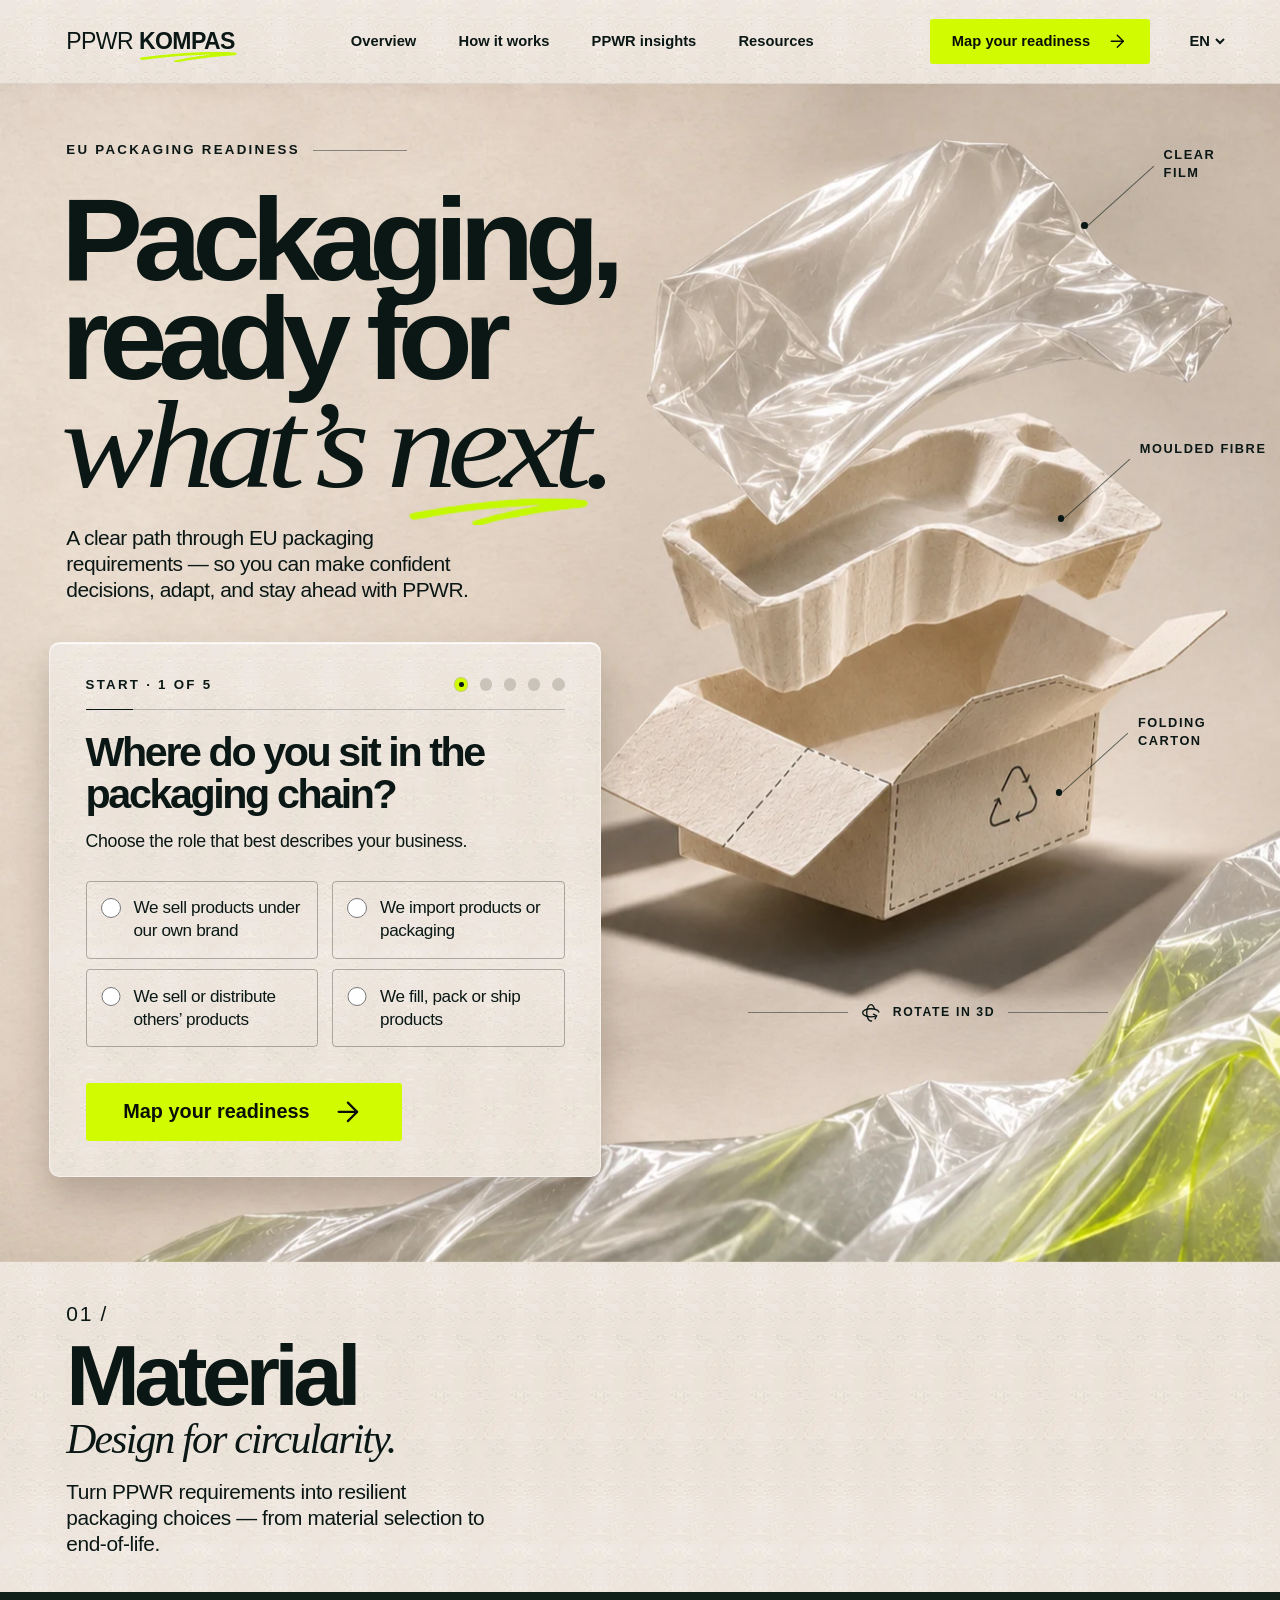
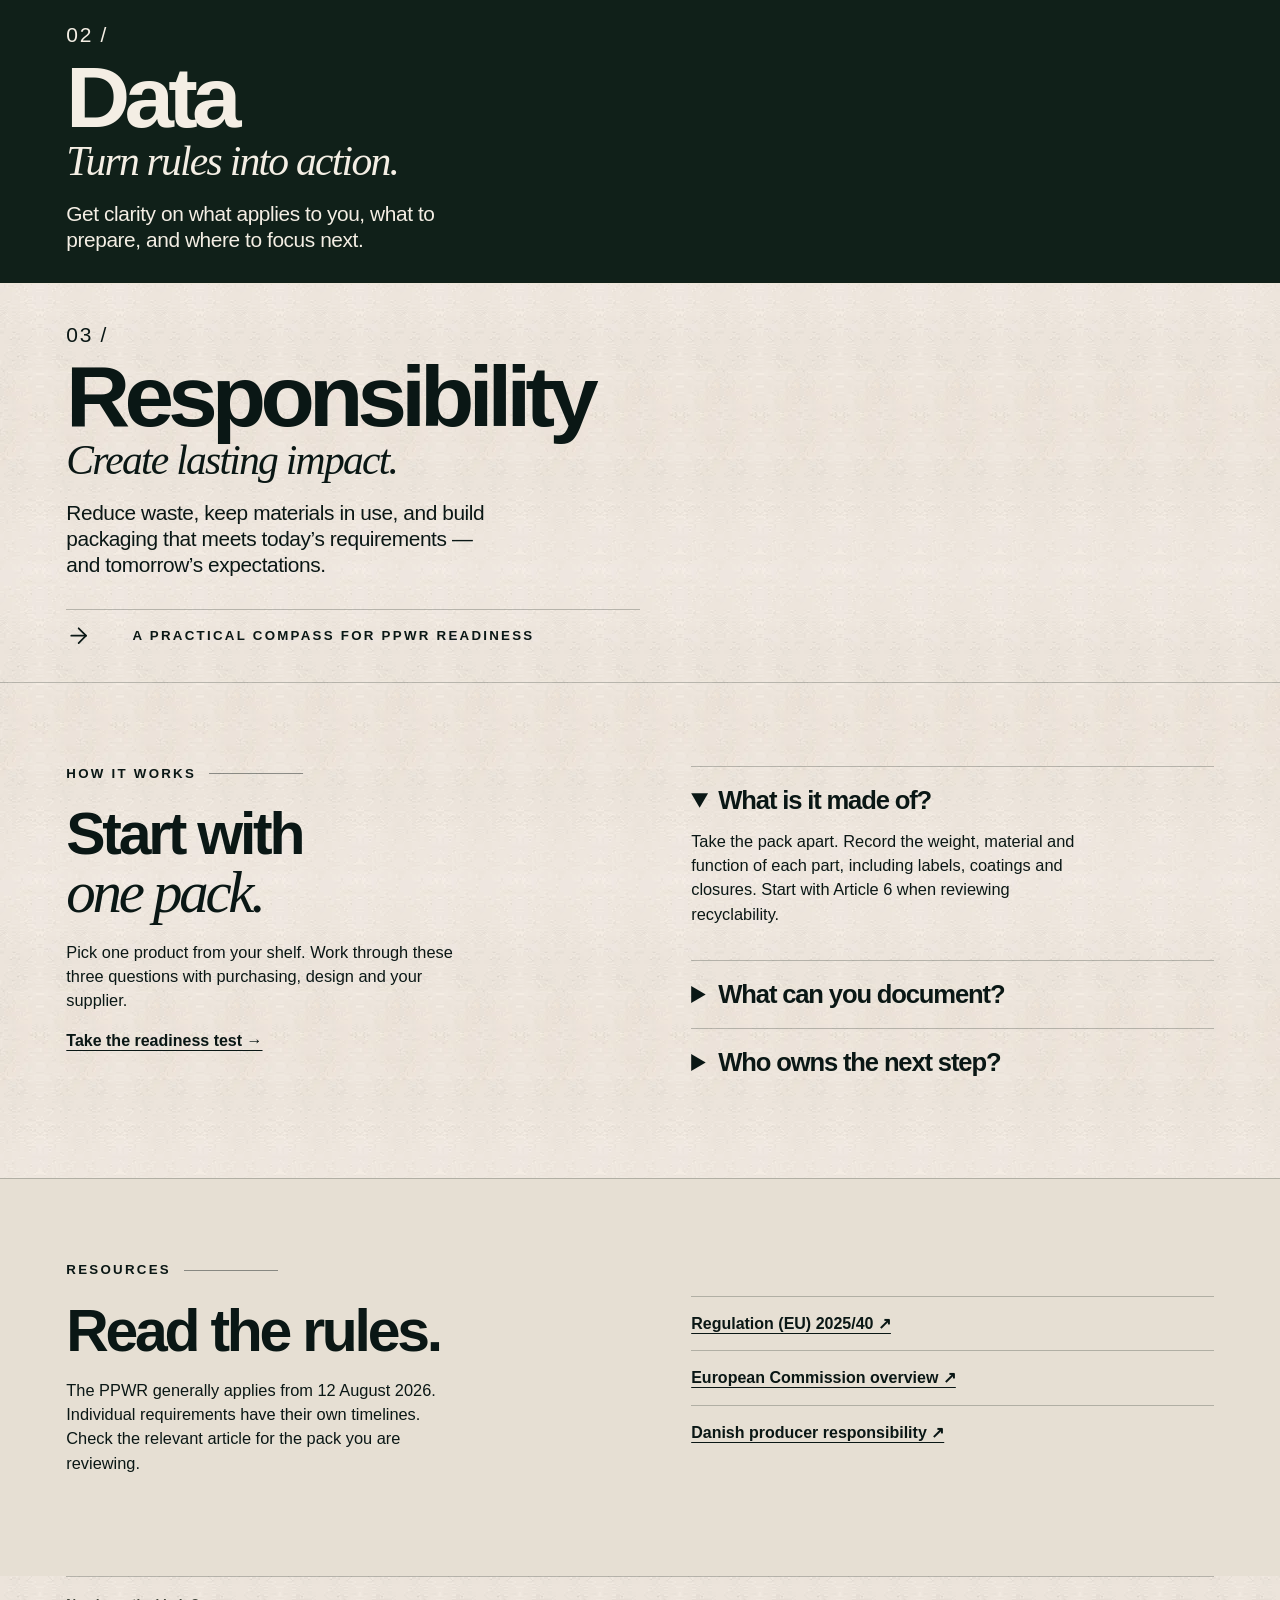
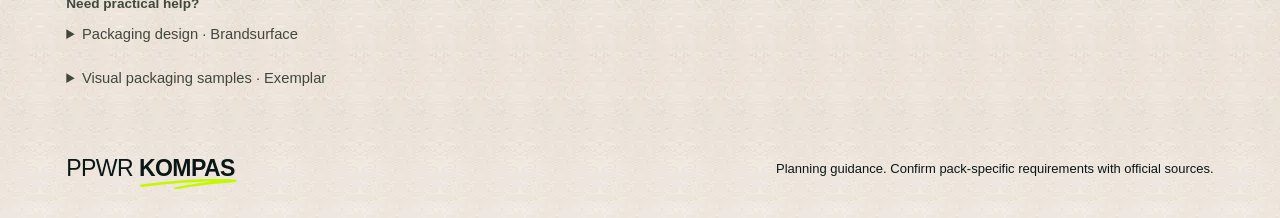
==== index.html @ 0011d70d "Choreograph packaging chapters and serve lighter mobile photography" ====
<!doctype html>
<html lang="en">
<head>
  <meta charset="utf-8">
  <meta name="viewport" content="width=device-width,initial-scale=1">
  <meta name="theme-color" content="#eee6da">
  <meta name="description" content="Map your packaging, find the gaps in your supplier data and build a practical PPWR readiness checklist.">
  <title>PPWR Kompas — Packaging, ready for what’s next.</title>
  <link rel="preload" as="image" href="assets/hero.webp" imagesrcset="assets/hero-mobile.webp 760w, assets/hero.webp 1308w" imagesizes="100vw" fetchpriority="high">
  <link rel="stylesheet" href="kompas.css">
  <script src="kompas.js" defer></script>
</head>
<body>
<a href="#readiness" class="skip" data-da="Gå til parathedstesten">Skip to readiness test</a>
<header class="mast">
  <a class="brand" href="#overview" aria-label="PPWR Kompas">PPWR <strong>KOMPAS</strong></a>
  <nav id="navigation" aria-label="Navigation">
    <a href="#overview" data-da="Overblik">Overview</a>
    <a href="#how" data-da="Sådan gør du">How it works</a>
    <a href="#insights" data-da="PPWR i praksis">PPWR insights</a>
    <a href="#resources" data-da="Kilder">Resources</a>
  </nav>
  <a class="primary nav-cta" href="#readiness"><span class="long-label" data-da="Tjek din parathed">Map your readiness</span><span class="short-label" data-da="Tag testen">Take the test</span><svg aria-hidden="true"><use href="assets/icons.svg#arrow-right"/></svg></a>
  <select id="language" aria-label="Language / Sprog"><option value="en">EN</option><option value="da">DA</option></select>
  <button id="menu" aria-label="Menu" aria-expanded="false" aria-controls="navigation"><svg aria-hidden="true"><use href="assets/icons.svg#menu"/></svg></button>
</header>
<main id="overview">
  <section class="hero" aria-labelledby="headline">
    <div class="hero-scene">
      <img class="hero-photo" src="assets/hero.webp" srcset="assets/hero-mobile.webp 760w, assets/hero.webp 1308w" sizes="100vw" width="1308" height="1203" fetchpriority="high" alt="Clear film, a moulded fibre insert and an open folding carton suspended above a sheet of film." data-alt-da="Klar folie, en formstøbt fiberindsats og en åben foldeæske svæver over et ark folie.">
      <div class="notes" aria-hidden="true">
        <span class="note film" data-da="Klar folie">Clear film</span>
        <span class="note fibre" data-da="Formstøbt fiber">Moulded fibre</span>
        <span class="note board" data-da="Foldet karton">Folding carton</span>
      </div>
      <button class="inspect" type="button" id="open-study" aria-haspopup="dialog"><svg aria-hidden="true"><use href="assets/icons.svg#rotate-3d"/></svg><span data-da="Drej emballagen i 3D">Rotate in 3D</span></button>
    </div>
    <div class="intro">
      <p class="kicker" data-da="EU’S NYE EMBALLAGEREGLER">EU PACKAGING READINESS</p>
      <h1 id="headline"><span data-da="Emballage,">Packaging,</span><span data-da="klar til">ready for</span><em data-da="det næste.">what’s next.</em></h1>
      <p class="lead"><span class="lead-line" data-da="Få overblik over EU’s emballagekrav.">A clear path through EU packaging</span> <span class="lead-line" data-da="Se, hvad du skal afklare, og tag næste">requirements — so you can make confident</span> <span class="lead-line" data-da="skridt med din emballage.">decisions, adapt, and stay ahead with PPWR.</span></p>
    </div>
    <section class="quiz" id="readiness" aria-label="PPWR readiness test">
      <div class="quiz-status"><span id="step"></span><span class="dots" aria-hidden="true"></span></div>
      <form id="quiz-form" novalidate>
        <h2 id="question" tabindex="-1">Where do you sit in the packaging chain?</h2>
        <p id="hint">Choose the role that best describes your business.</p>
        <div class="options" role="group" aria-labelledby="question" id="answers"></div>
        <div class="feedback" id="feedback" role="status"></div>
        <div class="controls"><button type="submit" class="primary"><span id="next-text">Map your readiness</span><svg aria-hidden="true"><use href="assets/icons.svg#arrow-right"/></svg></button><button type="button" class="text-btn" id="back" hidden data-da="Tilbage">Back</button></div>
      </form>
      <div id="result" hidden>
        <h2 tabindex="-1" id="result-title" data-da="Jeres PPWR-tjekliste">Your PPWR checklist</h2>
        <p class="plan-intro" data-da="Tag én emballage frem. Begynd med det punkt, I valgte i testen, og sæt kryds, når opgaven er løst.">Pick one pack. Start with the priority you chose and tick each task as you finish it.</p>
        <div class="plan-progress"><span id="task-count" role="status"></span><progress id="task-progress" max="4" value="0" aria-label="Checklist progress / Tjeklistens fremdrift"></progress></div>
        <ol id="checklist"></ol>
        <p id="plan-finish" hidden data-da="I har gennemgået den første emballage. Gennemgå åbne spørgsmål med den ansvarlige, og brug listen igen til den næste emballage.">You’ve reviewed your first pack. Follow up on open questions with their owners, then use the checklist for the next pack.</p>
        <div class="plan-controls">
          <button type="button" class="result-tool" id="copy" data-da="Kopiér tjeklisten">Copy checklist</button>
          <button type="button" class="text-btn" id="restart" data-da="Start en ny test">Start a new test</button>
        </div>
        <span role="status" id="copied"></span>
        <details id="brief-details" class="result-detail">
          <summary data-da="Tag jeres svar med på arbejde">Take your answers back to the team</summary>
          <label for="project-brief" data-da="Kopiér arbejdsnotatet, og tilføj produkt, ansvarlig og frist i jeres eget dokument.">Copy the working note and add the product, owner and due date in your own document.</label>
          <textarea id="project-brief" rows="6" readonly></textarea>
          <button type="button" class="text-btn" id="copy-brief" data-da="Kopiér arbejdsnotat">Copy working note</button>
          <span role="status" id="brief-status"></span>
        </details>
        <div id="result-help-slot"></div>
      </div>
      <noscript>Enable JavaScript to take the five-step readiness test, or read the guide below.</noscript>
    </section>
  </section>
  <section id="insights" aria-label="PPWR insights">
    <article class="chapter material"><picture><source media="(max-width: 720px)" srcset="assets/material-mobile.webp"><img src="assets/material.webp" loading="lazy" decoding="async" width="1680" height="419" alt=""></picture><div class="chapter-copy">
      <span class="number">01 /</span><h2 data-da="Materiale">Material</h2><em data-da="Design til genanvendelse.">Design for circularity.</em>
      <p data-da="Træf bedre emballagevalg med PPWR — fra det første materialevalg til sortering og genanvendelse.">Turn PPWR requirements into resilient packaging choices — from material selection to end-of-life.</p>
    </div></article>
    <article class="chapter data"><picture><source media="(max-width: 720px)" srcset="assets/data-mobile.webp"><img src="assets/data.webp" loading="lazy" decoding="async" width="1680" height="369" alt=""></picture><div class="chapter-copy">
      <span class="number">02 /</span><h2>Data</h2><em data-da="Fra regler til handling.">Turn rules into action.</em>
      <p data-da="Find ud af, hvilke spørgsmål der gælder din emballage, hvilke data du mangler, og hvem der kan hjælpe.">Get clarity on what applies to you, what to prepare, and where to focus next.</p>
    </div></article>
    <article class="chapter responsibility"><picture><source media="(max-width: 720px)" srcset="assets/responsibility-mobile.webp"><img src="assets/responsibility.webp" loading="lazy" decoding="async" width="1680" height="490" alt=""></picture><div class="chapter-copy">
      <span class="number">03 /</span><h2 data-da="Ansvar">Responsibility</h2><em data-da="Gør en varig forskel.">Create lasting impact.</em>
      <p data-da="Begræns spild, hold materialer i brug, og udvikl emballage med blik for dagens krav og morgendagens behov.">Reduce waste, keep materials in use, and build packaging that meets today’s requirements — and tomorrow’s expectations.</p>
      <a class="band-link" href="#how"><svg aria-hidden="true"><use href="assets/icons.svg#arrow-right"/></svg><span data-da="En praktisk guide til PPWR">A practical compass for PPWR readiness</span></a>
    </div></article>
  </section>
  <section class="guide spread" id="how" aria-labelledby="guide-title">
    <div><p class="kicker" data-da="Sådan gør du">How it works</p><h2 id="guide-title"><span data-da="Start med">Start with</span> <em data-da="én emballage.">one pack.</em></h2><p data-da="Tag et produkt ned fra hylden. Brug det til at afklare tre spørgsmål sammen med indkøb, design og jeres leverandør.">Pick one product from your shelf. Work through these three questions with purchasing, design and your supplier.</p><a href="#readiness" class="body-link" data-da="Tag parathedstesten →">Take the readiness test →</a></div>
    <div class="guide-list">
      <details open><summary data-da="Hvad består den af?">What is it made of?</summary><p data-da="Skil emballagen ad. Notér vægt, materiale og funktion for hver del, også etiketter, belægninger og lukninger. Brug artikel 6 som udgangspunkt, når I undersøger genanvendelighed.">Take the pack apart. Record the weight, material and function of each part, including labels, coatings and closures. Start with Article 6 when reviewing recyclability.</p></details>
      <details><summary data-da="Hvad kan I dokumentere?">What can you document?</summary><p data-da="Bed om gældende specifikationer og tegninger. Notér dato og leverandør for hver fil. Artikel 15 og bilag VII beskriver fabrikantens tekniske dokumentation.">Request current specifications and drawings. Record the date and supplier for each file. Article 15 and Annex VII describe the manufacturer’s technical documentation.</p></details>
      <details><summary data-da="Hvem har ansvaret?">Who owns the next step?</summary><p data-da="Notér, hvem der fremstiller, importerer og distribuerer produktet i hvert marked. Tjek jeres rolle i kapitel IV og producentregistrering i artikel 44, og giv hvert åbent spørgsmål en ansvarlig.">List who makes, imports and distributes the product in each market. Check your role in Chapter IV and producer registration in Article 44. Give each open question an owner.</p></details>
    </div>
  </section>
  <section class="resources spread" id="resources" aria-labelledby="source-title">
    <div><p class="kicker" data-da="Kilder">Resources</p><h2 id="source-title" data-da="Læs reglerne.">Read the rules.</h2><p data-da="PPWR finder generelt anvendelse fra 12. august 2026. Flere krav har deres egne frister. Tjek den relevante artikel for den konkrete emballage.">The PPWR generally applies from 12 August 2026. Individual requirements have their own timelines. Check the relevant article for the pack you are reviewing.</p></div>
    <div class="resource-links"><a href="https://eur-lex.europa.eu/eli/reg/2025/40/oj" data-da="Forordning (EU) 2025/40 ↗">Regulation (EU) 2025/40 ↗</a><a href="https://environment.ec.europa.eu/topics/waste-and-recycling/packaging-waste_en" data-da="Europa-Kommissionens overblik ↗">European Commission overview ↗</a><a href="https://mst.dk/erhverv/groen-produktion-og-affald/producentansvar/emballage/producentansvar-for-emballage" data-da="Dansk producentansvar ↗">Danish producer responsibility ↗</a></div>
  </section>
  <div id="page-help-slot">
    <aside id="optional-help" aria-labelledby="help-title">
      <h3 id="help-title" data-da="Har I brug for praktisk hjælp?">Need practical help?</h3>
      <details name="packaging-help">
        <summary data-da="Emballagedesign · Brandsurface">Packaging design · Brandsurface</summary>
        <p data-da="Vil I ændre emballagens udtryk eller layout? Tag jeres nuværende design og de ønskede ændringer med, og få et tilbud på design og trykklart artwork.">Looking to change the look or layout of your pack? Bring the current design and your proposed changes for a quote on design and print-ready artwork.</p>
        <a href="https://brandsurface.dk/kontakt/" data-da="Tal med Brandsurface om design">Discuss your design with Brandsurface</a>
      </details>
      <details name="packaging-help">
        <summary data-da="Visuelle emballageprøver · Exemplar">Visual packaging samples · Exemplar</summary>
        <p data-da="Vil I se emballagen, før I bestiller et oplag? Sammenlign format, tryk og finish på en fysisk prøve. Oplys mål og antal varianter, når I beder om en pris.">Want to see the pack before a production run? Compare size, print and finish on a physical mockup. Include dimensions and the number of variants when asking for a quote.</p>
        <a href="https://exemplar.dk/formular/" data-da="Få et tilbud på en visuel prøve">Request a visual sample quote</a>
      </details>
    </aside>
  </div>
</main>
<footer><a class="brand" href="#overview">PPWR <strong>KOMPAS</strong></a><p data-da="Vejledende værktøj. Afklar konkrete krav i de officielle kilder.">Planning guidance. Confirm pack-specific requirements with official sources.</p></footer>
<dialog id="study" aria-labelledby="study-title"><div class="study-head"><div><p class="kicker" data-da="Materialestudie">Material study</p><h2 id="study-title" data-da="Emballagens tre lag">Anatomy of a pack</h2></div><button type="button" id="close-study" aria-label="Close / Luk"><svg aria-hidden="true"><use href="assets/icons.svg#x"/></svg></button></div>
  <canvas id="model" tabindex="0" aria-label="Interactive 3D packaging model. Drag horizontally or use the left and right arrow keys."></canvas>
  <div class="model-controls"><button id="turn-left" aria-label="Rotate left / Drej til venstre"><svg aria-hidden="true"><use href="assets/icons.svg#chevron-left"/></svg></button><label><span data-da="Afstand mellem lag">Layer separation</span><input id="separation" type="range" min="0" max="100" value="75"></label><button id="turn-right" aria-label="Rotate right / Drej til højre"><svg aria-hidden="true"><use href="assets/icons.svg#chevron-right"/></svg></button></div>
</dialog>
</body>
</html>
---- kompas.css ----
:root {
  --ink: #0a1715;
  --paper: #eee6da;
  --lime: #d0fb00;
  --line: rgb(25 35 30 / 26%);
  --pad: 5.18vw;
  --serif: "Times New Roman", Times, serif;
  color: var(--ink);
  font: 100%/1.35 "Helvetica Neue", Arial, sans-serif;
  scroll-behavior: smooth;
  scroll-padding-top: min(8vw, 92px);
}
* { box-sizing: border-box }
body { margin: 0; background: var(--paper) url(assets/paper.webp) repeat }
button, select, input { font: inherit; color: inherit }
button, summary, select { cursor: pointer }
a { color: inherit }
a, button, input, summary, select { -webkit-tap-highlight-color: transparent }
:focus-visible { outline: 3px solid #586900; outline-offset: 4px }
button { border: 0; background: transparent }
button > svg, a > svg { display: inline-block; width: 1.4em; height: 1.4em; flex: none }
[hidden] { display: none !important }
.skip { position: fixed; top: -80px; left: 1rem; z-index: 40; padding: 1rem; background: var(--lime) }
.skip:focus { top: 0 }
.mast {
  position: sticky; top: 0; z-index: 10; min-height: clamp(56px,6.56vw,84px);
  padding: 0 4.1vw 0 var(--pad); display: flex; align-items: center; gap: 2.8vw;
  background: #efe8df url(assets/paper.webp) repeat; border-bottom: 1px solid rgb(29 24 19 / 8%);
}
.brand { flex: none; text-decoration: none; font-size: clamp(16px,1.8vw,27px); letter-spacing: -.025em; white-space: nowrap }
.brand strong { position: relative; font-weight: 800 }
.brand strong::after, h1 em::after {
  content: ""; position: absolute; background: url(assets/stroke.png) center / 100% 100% no-repeat; pointer-events: none
}
.brand strong::after { width: 105%; height: .48em; left: -1%; bottom: -.35em }
.mast nav { flex: 1; display: flex; justify-content: center; gap: 3.3vw; align-items: center }
.mast nav a, .nav-cta, #language { font-size: clamp(11px,1.15vw,16px); font-weight: 600 }
.mast nav a { text-decoration: none; white-space: nowrap; text-underline-offset: 5px }
.mast nav a:hover, .mast nav a:focus-visible { text-decoration: underline }
.primary { display: inline-flex; align-items: center; justify-content: space-between; gap: 1.15em; background: var(--lime); color: #0b1006; font-weight: 650; text-decoration: none; border-radius: 3px; transition: background-color .18s }
.primary:hover { background: #defe50 }
.primary svg, .band-link svg { transition: transform .2s }
.primary:hover svg, .band-link:hover svg { transform: translateX(3px) }
.nav-cta { padding: .85em 1.5em; line-height: 1 }
#language { background: transparent; border: 0; padding: 6px 0 }
#menu { display: none }
.hero { position: relative; isolation: isolate; min-height: 92vw; padding: 4.55vw 0 6.55vw; overflow: clip; background: #e6d9c9 }
.hero-scene { position: absolute; inset: 0; z-index: -1; overflow: hidden }
.hero-photo { width: 100%; height: 100%; position: absolute; inset: 0; object-fit: cover; object-position: center top;  transform-origin: center top }
.intro { position: relative; width: 46.5%; margin-left: var(--pad) }
.kicker, .quiz-status, .note, .inspect, .band-link {
  text-transform: uppercase; font-weight: 650; letter-spacing: .17em; font-size: clamp(10px,1.04vw,14px)
}
.kicker { display: flex; align-items: center; gap: 1em; margin: 0; line-height: 1.2 }
.kicker::after { content: ""; width: 7.3vw; height: 1px; background: currentColor; opacity: .43 }
h1 { margin: 2.6vw 0 1.8vw -.42vw; font-size: 9.1vw; font-weight: 700; line-height: .85; letter-spacing: -.077em }
h1 span, h1 em { display: block; width: max-content }
h1 em { font-family: var(--serif); font-weight: 400; font-size: 1.07em; letter-spacing: -.065em; position: relative; line-height: .9 }
h1 em::after { width: 34%; height: .23em; right: 3%; bottom: -.19em }
.lead { width: 33.4vw; max-width: 100%; margin: 0; font-size: clamp(15px,1.61vw,24px); line-height: 1.25; letter-spacing: -.025em }
.note { position: absolute; width: 10%; font-size: clamp(9px,1vw,14px); line-height: 1.4; letter-spacing: .12em }
.note::before { content: ""; position: absolute; width: 7vw; height: 1px; right: calc(100% + .8vw); top: 1.5em; background: var(--ink); opacity: .58; transform: rotate(-42deg); transform-origin: right }
.note::after { content: ""; position: absolute; width: .52vw; height: .52vw; border-radius: 50%; background: var(--ink); right: calc(100% + 5.9vw); top: calc(1.5em + 4.4vw) }
.film { top: 5.3%; right: 2.3%; max-width: 6.8em }
.fibre { top: 30.2%; right: .95%; max-width: 10em }
.board { top: 53.5%; right: 1.1%; max-width: 10em }
.inspect { display: flex; align-items: center; justify-content: center; gap: 1em; position: absolute; left: 58%; top: 77%; width: 29%; min-height: 44px; font-size: clamp(10px, .96vw,14px); letter-spacing: .13em }
.inspect::before, .inspect::after { content: ""; height: 1px; background: currentColor; opacity: .45; flex: 1 }
.inspect svg { width: 1.6em; height: 1.6em }
.inspect:hover span { text-decoration: underline; text-underline-offset: 4px }
.quiz {
  width: 43.1%; margin: 3vw 0 0 3.85vw; padding: 2.65vw 2.76vw 2.8vw;
  color: var(--ink); background: #eee7dc url(assets/paper.webp) repeat; position: relative;
  box-shadow: 0 1.6vw 2.85vw rgb(55 40 24 / 25%), inset 0 1px 1px #fff;
  border: 1px solid rgb(255 255 255 / 42%); border-radius: .8vw;
}
.quiz-status { display: flex; align-items: center; justify-content: space-between; border-bottom: 1px solid var(--line); padding-bottom: 1.25vw; line-height: 1.2; position: relative }
.quiz-status::after { content: ""; position: absolute; left: 0; bottom: -1px; height: 1px; width: var(--progress,10%); background: var(--ink); transition: width .3s }
.dots { display: flex; align-items: center; gap: .95vw }
.dots i { display: grid; place-items: center; width: .95vw; height: .95vw; border-radius: 100%; background: #c9c3b9 }
.dots i.active { background: var(--lime); box-shadow: 0 0 0 1px #c6cf70 }
.dots i.active::after { content: ""; width: 38%; height: 38%; border-radius: 50%; background: var(--ink) }
.quiz h2 { font-size: clamp(23px,3.22vw,51px); line-height: 1.02; letter-spacing: -.058em; margin: 1.65vw 0 1.18vw; font-weight: 700 }
.quiz h2:focus { outline: none }
.quiz p { margin: 0; font-size: clamp(13px,1.39vw,21px); line-height: 1.34; letter-spacing: -.02em }
.options { display: grid; grid-template-columns: 1fr 1fr; gap: .82vw 1.1vw; margin-top: 2.1vw }
.choice { display: flex; align-items: flex-start; gap: 1vw; padding: 1.13vw 1.12vw; cursor: pointer; line-height: 1.36; font-size: clamp(12px,1.34vw,20px); letter-spacing: -.022em; min-height: 6.1vw; border: 1px solid rgb(28 32 24 / 32%); border-radius: 4px; transition: background .18s,border-color .18s }
.choice input { accent-color: #445300; width: 1.15em; height: 1.15em; flex-shrink: 0; margin: .12em 0 0 }
.choice:hover, .choice:has(input:focus-visible) { border-color: var(--ink); background: #ffffff40 }
.choice:has(input:checked) { border-color: #707d30; background: #e5ecbf }
.controls { display: flex; align-items: center; gap: 1.3em; margin-top: 2.8vw }
.controls .primary { padding: 0 2.95vw; min-height: 4.5vw; font-size: clamp(14px,1.55vw,23px) }
.controls svg { width: 1.6em; height: 1.6em }
.text-btn, .result-source { text-decoration: underline; text-underline-offset: 3px; font-size: .91rem }
.feedback:not(:empty), #copied:not(:empty), .result-source { display: block; margin-top: .9em; font-size: .88rem }
.feedback button { text-decoration: underline; padding: 0 }
.chapter { isolation: isolate; position: relative; overflow: hidden; min-height: 25.2vw; display: flex; align-items: center; padding: 2.9vw var(--pad) 2.6vw; border-top: 1px solid #eee6d9 }
.chapter img { position: absolute; z-index: -1; inset: 0; width: 100%; height: 100%; object-fit: cover; }
.chapter-copy { width: 48%; }
.number { font-size: clamp(13px,1.64vw,24px); letter-spacing: .08em }
.chapter h2 { font-size: 6.62vw; line-height: .94; letter-spacing: -.065em; margin: .65vw 0 .1vw }
.chapter em { display: block; font-family: var(--serif); font-size: 3.25vw; line-height: 1.07; letter-spacing: -.042em }
.chapter p { font-size: clamp(14px,1.63vw,24px); line-height: 1.26; letter-spacing: -.02em; max-width: 33.5vw; margin: 1.34vw 0 0 }
.chapter.data { background: #102019; color: #f4eee4; padding-block: 2.3vw; min-height: 22.2vw }
.chapter.responsibility { min-height: 29.6vw }
.band-link { display: flex; align-items: center; gap: 3.2vw; padding-top: 1vw; margin-top: 2.4vw; border-top: 1px solid var(--line); text-decoration: none }
.band-link svg { width: 1.9em; height: 1.9em }
.spread { padding: clamp(50px,6.5vw,110px) var(--pad); display: grid; grid-template-columns: 1fr 1fr; gap: 8vw; border-top: 1px solid var(--line) }
.spread h2, dialog h2 { font-size: clamp(32px,4.6vw,72px); line-height: .99; letter-spacing: -.055em; margin: .4em 0 .3em }
.spread h2 em { display: block; font-family: var(--serif); font-weight: 400 }
.spread p:not(.kicker), details p { max-width: 44ch; font-size: clamp(15px,1.28vw,20px); line-height: 1.48; margin: .7em 0 1.1em }
.body-link, .resource-links a { text-underline-offset: 4px; font-weight: 600 }
.guide-list, .resource-links { align-self: center }
details, .resource-links a { border-block-start: 1px solid var(--line); padding: 1em 0 }
summary { font-size: clamp(18px,2vw,29px); font-weight: 600; letter-spacing: -.045em; list-style-position: inside }
.resource-links a { display: block }
.resources { background: #e6dfd3 }
footer { display: flex; align-items: center; justify-content: space-between; gap: 2em; padding: 28px var(--pad); font-size: 13px }
dialog { width: min(580px,94vw); padding: 24px; border: 1px solid #938c7f; border-radius: 8px; color: var(--ink); background: #eee6d9 url(assets/paper.webp) repeat; max-height: 92dvh; overflow: auto }
dialog::backdrop { background: #1720199e }
.study-head, .model-controls { display: flex; align-items: center; justify-content: space-between; gap: 1em }
.study-head h2 { font-size: clamp(26px,3.2vw,44px) }
.study-head button, .model-controls button { width: 44px; height: 44px }
#model { width: 100%; height: min(46dvh,400px); cursor: grab; touch-action: none; display: block }
#model:active { cursor: grabbing }
.model-controls { border-top: 1px solid var(--line); padding-top: .7em }
.model-controls label { display: grid; text-align: center; gap: 4px; font-size: 13px }
.model-controls input { width: min(42vw,260px); accent-color: #546338 }
.short-label { display: none }
@media (min-width: 721px) {
  h1 span { transform: scaleX(1.055); transform-origin: left }
  h1 em { transform: scaleX(1.12); transform-origin: left }
  .chapter h2 { transform: scaleX(1.05); transform-origin: left }
  .chapter-copy { width: 50% }
  .lead { font-size: 1.64vw; width: 34.5vw }
  .lead-line { display: block }
}
@media (max-width: 720px) {
  :root { --pad: 5vw; scroll-padding-top: 68px }
  .mast { min-height: 58px; gap: 12px; padding-inline: var(--pad) }
  .mast .brand { margin-right: auto; font-size: 16px }
  .mast nav { display: none; position: absolute; top: 100%; right: 0; left: 0; padding: 12px var(--pad); background: #f2eadf; box-shadow: 0 9px 14px #30271820 }
  .mast nav.open { display: grid; grid-template-columns: 1fr 1fr; gap: 0 }
  .mast nav a { padding: 13px 0; font-size: 14px }
  #menu { display: grid; place-content: center; padding: 6px 0; min-height: 44px }
  #menu svg { width: 23px; height: 23px }
  .long-label { display: none }
  .short-label { display: inline }
  #language { font-size: 11px; max-width: 44px }
  .nav-cta { font-size: 11px; padding: 10px; gap: 5px }
  .hero { padding: 0 0 34px; min-height: 0; display: grid; grid-template: auto auto / 100%; background: #e8ddce }
  .hero-scene { position: relative; inset: auto; grid-area: 1/1; align-self: stretch; min-height: clamp(400px,104vw,640px) }
  .hero-photo { object-fit: cover; object-position: center; transform: none }
  .intro { grid-area: 1/1; align-self: start; margin: 0; padding: 7vw 0 0 var(--pad); width: 55%; pointer-events: none }
  .kicker { font-size: 9px; letter-spacing: .11em }
  h1 { font-size: 9.7vw; margin: 5vw 0 4.8vw; line-height: .91 }
  .lead { width: 43vw; font-size: clamp(14px,2.8vw,18px); line-height: 1.29 }
  .notes { display: none }
  .inspect { top: auto; bottom: 14%; left: 56%; width: 40%; min-height: 40px; font-size: 9px; padding: 0; gap: 5px }
  .quiz { margin: -7vw var(--pad) 0; width: auto; border-radius: 7px; padding: clamp(18px,5vw,32px) }
  .quiz-status { padding-bottom: 12px }
  .dots { gap: 7px }
  .dots i { width: 8px; height: 8px }
  .quiz h2 { font-size: clamp(24px,6.4vw,36px); margin: 15px 0 8px }
  .quiz p { font-size: 14px }
  .options { margin-top: 17px; gap: 8px }
  .choice { padding: 11px 8px; gap: 7px; min-height: 54px; font-size: clamp(12px,2.9vw,16px) }
  .controls { margin-top: 20px }
  .controls .primary { min-height: 44px; padding-inline: 20px }
  .chapter, .chapter.data, .chapter.responsibility { padding: 27px var(--pad); min-height: clamp(190px,42vw,295px); }
  .chapter.material, .chapter.responsibility { background: #eee7db url(assets/paper.webp) repeat }
  .chapter img { left: auto; right: 0; width: 53%; object-position: 80% center; object-fit: cover; mask-image: linear-gradient(to right, transparent, black 18%) }
  .chapter.data img { object-position: 78% center }
  .chapter-copy { width: 56% }
  .number { font-size: 13px }
  .chapter h2 { font-size: clamp(32px,7.8vw,55px); margin: 4px 0 }
  .chapter em { font-size: clamp(19px,4vw,28px) }
  .chapter p { font-size: clamp(13px,2.55vw,17px); max-width: 94%; margin-top: 9px }
  .band-link { font-size: 8px; margin-top: 15px; padding-top: 8px; gap: 10px }
  .spread { grid-template-columns: 1fr; gap: 24px; padding-block: 42px }
  .spread h2 { font-size: 38px }
  footer { align-items: flex-start; flex-direction: column; gap: 8px }
  footer p { margin-bottom: 0 }
}
@media (max-width: 360px) {
  .nav-cta { font-size: 10px; gap: 2px }
  .mast { gap: 7px }
  .intro { width: 57% }
  .hero-scene { min-height: 380px }
  .choice { font-size: 12px }
}
@media (prefers-reduced-motion: reduce) {
  :root { scroll-behavior: auto }
  *, *::before, *::after { transition: none !important }
  .hero-photo, .chapter img, .chapter-copy { transform: none }
}

/* The result is a working checklist on the same paper as the quiz. */
.quiz.is-complete { width: min(88%, 780px); padding: clamp(20px,3.1vw,44px) }
.quiz.is-complete h2 { font-size: clamp(30px,3.8vw,54px); margin: .6em 0 .2em }
.quiz .plan-intro { max-width: 56ch; line-height: 1.45; font-size: clamp(15px,1.3vw,18px) }
.plan-progress { display: flex; align-items: center; gap: 14px; margin: 1.4rem 0 .5rem; font-size: .85rem; font-weight: 600 }
.plan-progress progress { appearance: none; border: 0; border-radius: 3px; overflow: hidden; background: #c9c6b8; width: 85px; height: 4px }
.plan-progress progress::-webkit-progress-bar { background: #c9c6b8 }
.plan-progress progress::-webkit-progress-value { background: #586c13 }
.plan-progress progress::-moz-progress-bar { background: #586c13 }
#checklist { list-style: none; margin: 0; padding: 0 }
#checklist li { padding: .65rem 0 .95rem 2.25rem; border-top: 1px solid var(--line) }
#checklist label { margin-left: -2.25rem; display: flex; align-items: center; gap: .95rem; min-height: 44px; font-weight: 700; letter-spacing: -.035em; font-size: clamp(19px,1.8vw,26px); cursor: pointer }
#checklist input { flex: 0 0 auto; width: 1.3rem; height: 1.3rem; margin: 0; accent-color: #506326 }
#checklist p, .quiz #plan-finish { font-size: clamp(15px,1.23vw,18px); line-height: 1.48; max-width: 62ch }
#checklist .keep-record { margin-top: .4em; color: #454b42; font-size: .92rem }
#checklist a, #optional-help a { display: inline-block; padding: .55rem 0; font-size: .84rem; text-underline-offset: 3px }
.plan-controls { display: flex; gap: .8rem; align-items: center; flex-wrap: wrap; margin: .75rem 0 }
.result-tool { font-weight: 650; font-size: 15px; padding: 10px 18px; min-height: 44px; background: var(--lime); border-radius: 3px }
.plan-controls .text-btn, .result-detail .text-btn { min-height: 44px }
.result-detail { padding: 0 }
.result-detail summary, #optional-help summary { padding: .75rem 0; min-height: 44px; font-size: .92rem; letter-spacing: 0 }
.result-detail label { display: block; margin: 0 0 .6em; font-size: .9rem }
#project-brief { width: 100%; padding: .8rem; resize: vertical; border: 1px solid var(--line); border-radius: 3px; color: var(--ink); background: #fffaf1; font: inherit; font-size: 15px; line-height: 1.45 }
.result-detail [role=status] { font-size: .85rem }
#optional-help { border-top: 1px solid var(--line); padding-top: .85rem; color: #41473c }
#optional-help h3 { margin: 0; font-size: .85rem; font-weight: 600 }
#optional-help details { padding: 0; border: 0 }
#optional-help summary { font-weight: 400; width: fit-content }
#optional-help details[open] summary { font-weight: 650 }
#optional-help details p { font-size: .95rem; line-height: 1.5; max-width: 58ch; margin: 0 }
#page-help-slot:not(:empty) { padding: 0 var(--pad) }
#page-help-slot #optional-help { padding-block: 1.1rem }
@media(min-width:721px) {
  .hero:has(.is-complete) .hero-scene { height: 92vw }
}
@media(max-width:720px) {
  .quiz.is-complete { width: auto }
}

/* The copy stays on the paper while each photographic detail moves behind it. */
@keyframes type-enter {
  from { opacity: .18; translate: 0 .48em }
  to { opacity: 1; translate: 0 0 }
}
@keyframes pack-settle { from { scale: 1.035 } to { scale: 1 } }
@keyframes print-develop { from { opacity: .45 } to { opacity: 1 } }
@keyframes detail-pass {
  from { transform: scale(1.13) translateY(4.5%) }
  to { transform: scale(1.13) translateY(-4.5%) }
}
@keyframes detail-cross {
  from { transform: scale(1.1) translateX(-2.8%) }
  to { transform: scale(1.1) translateX(2.8%) }
}
@media (prefers-reduced-motion: no-preference) {
  .intro h1 > *, .intro .lead, .notes .note {
    animation: type-enter .68s cubic-bezier(.18,.72,.23,1) backwards;
  }
  .intro h1 > :nth-child(2) { animation-delay: 65ms }
  .intro h1 em { animation-delay: 120ms }
  .intro .lead, .notes .film { animation-delay: 165ms }
  .notes .fibre { animation-delay: 225ms }
  .notes .board { animation-delay: 285ms }
  .hero-photo { animation: pack-settle 1.15s cubic-bezier(.2,.65,.3,1) both }
  .in-view .chapter-copy > :is(h2,em,p), .spread.in-view h2 {
    animation: type-enter .65s cubic-bezier(.18,.72,.23,1) backwards;
  }
  .in-view .chapter-copy em { animation-delay: 65ms }
  .in-view .chapter-copy p { animation-delay: 115ms }
  .chapter.in-view picture:has(.image-ready) {
    animation: print-develop .7s ease-out;
  }
  @supports (animation-timeline: view()) {
    .chapter { view-timeline-name: --chapter }
    .chapter img {
      animation: detail-pass 1s linear both;
      animation-timeline: --chapter;
    }
    .chapter.data img { animation-name: detail-cross }
    .chapter.responsibility img { animation-direction: reverse }
  }
}
.chapter picture { position: absolute; inset: 0; z-index: -1; overflow: hidden }
.chapter picture img { z-index: auto }
@media (max-width: 720px) {
  .chapter picture { left: auto; width: 53%; mask-image: linear-gradient(to right, transparent, black 18%) }
  .chapter picture img { width: 100%; mask-image: none }
}
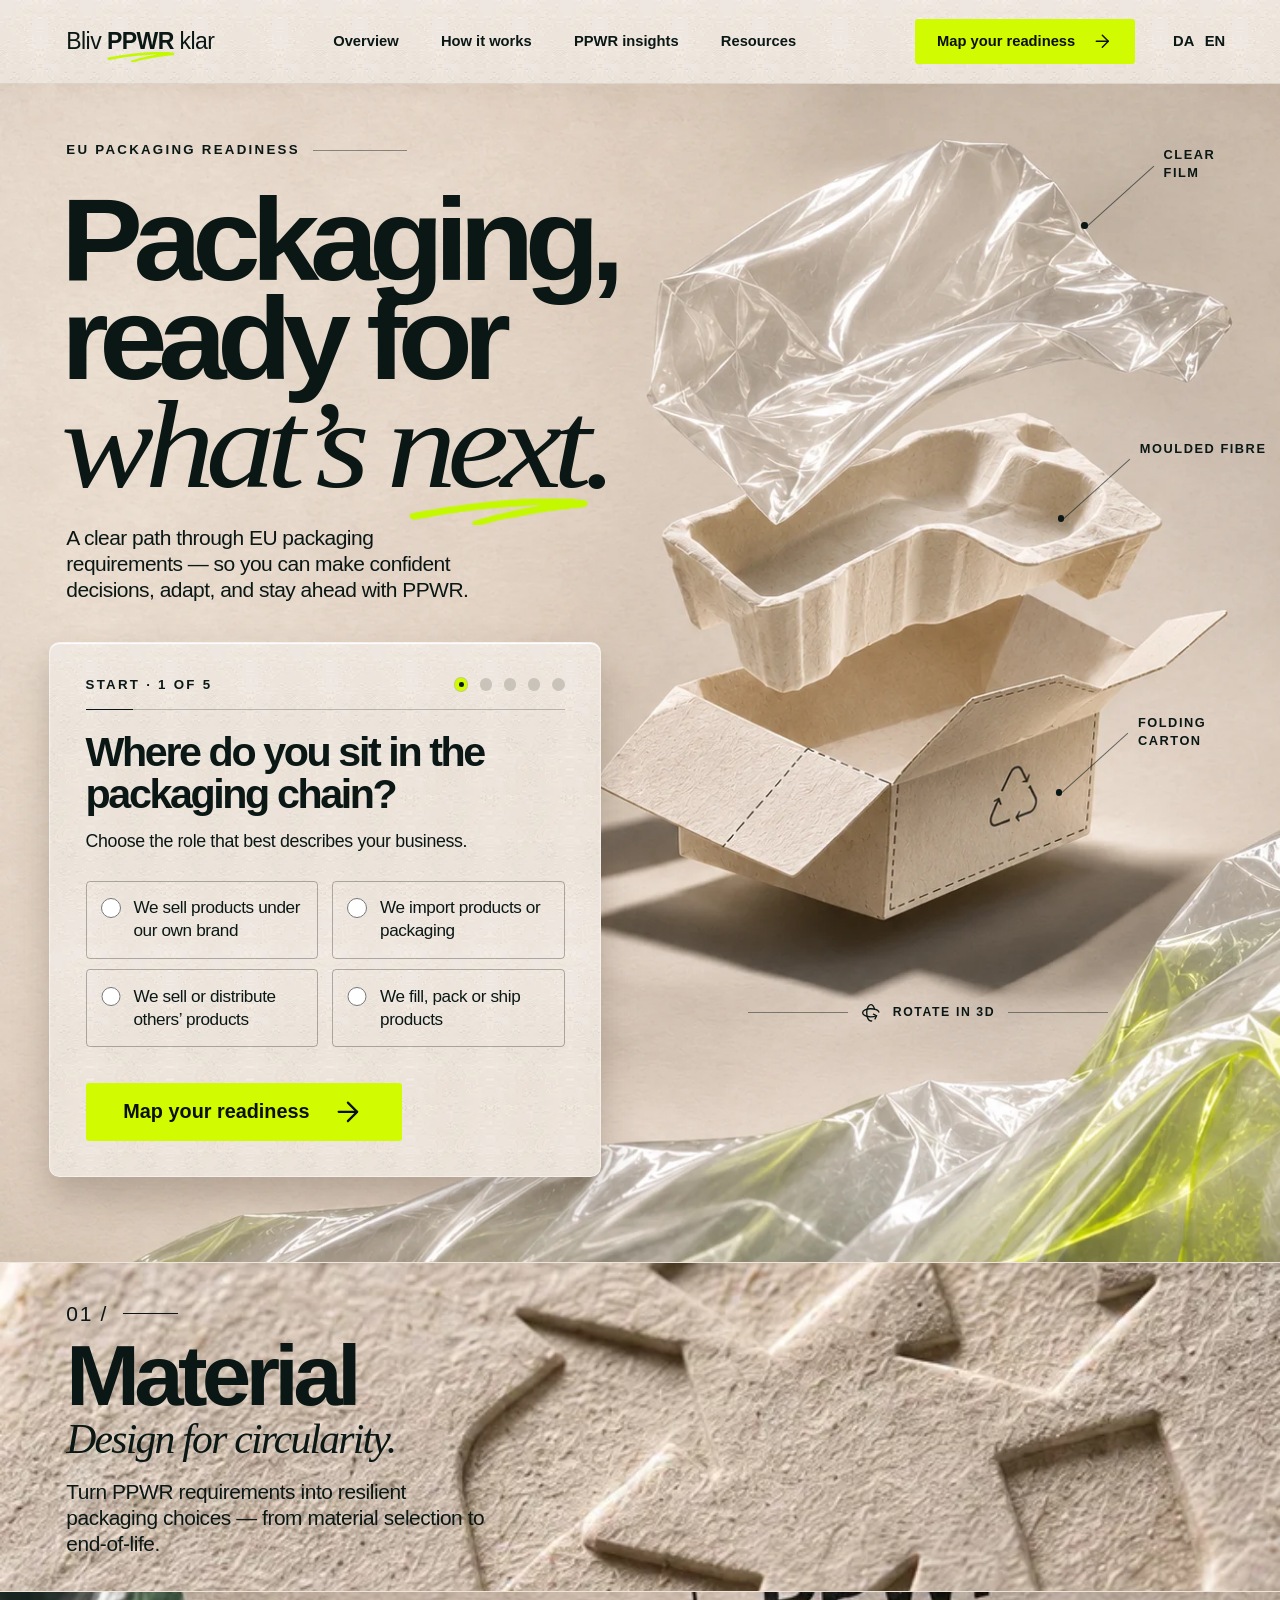
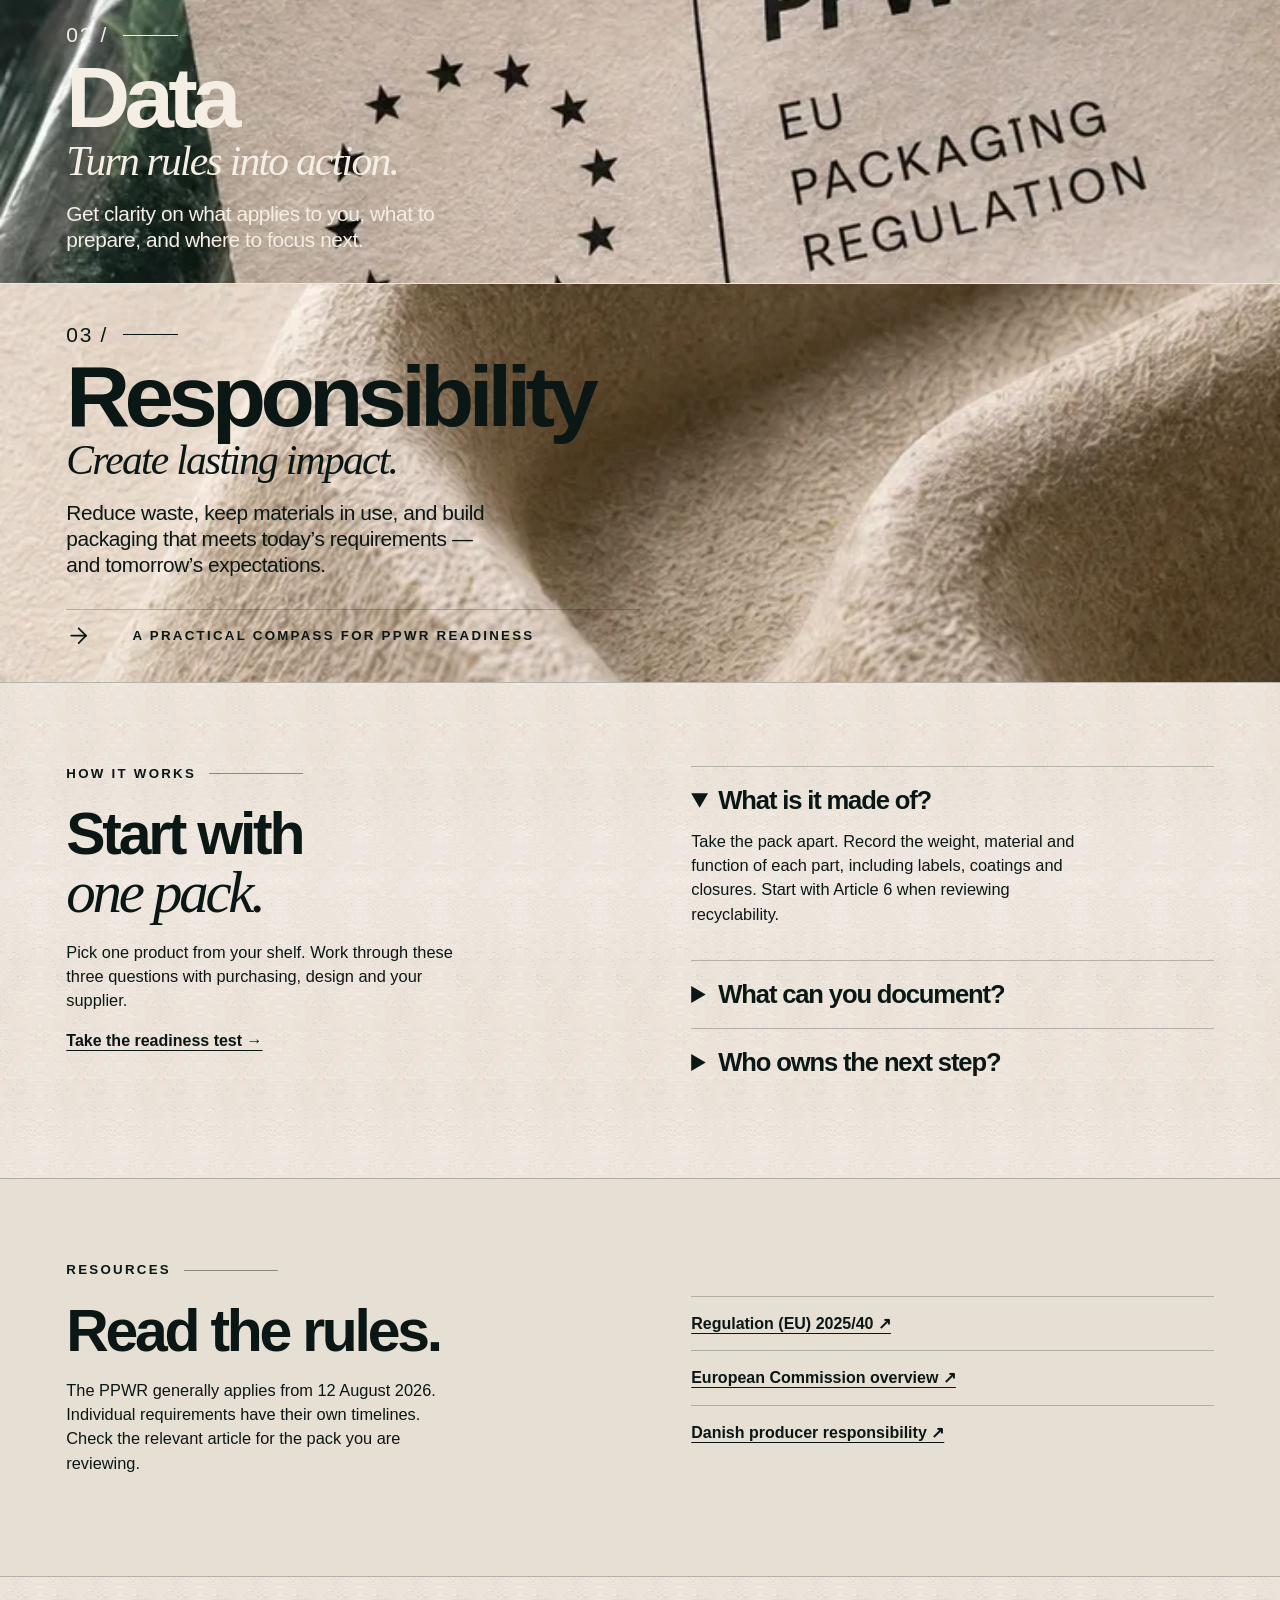
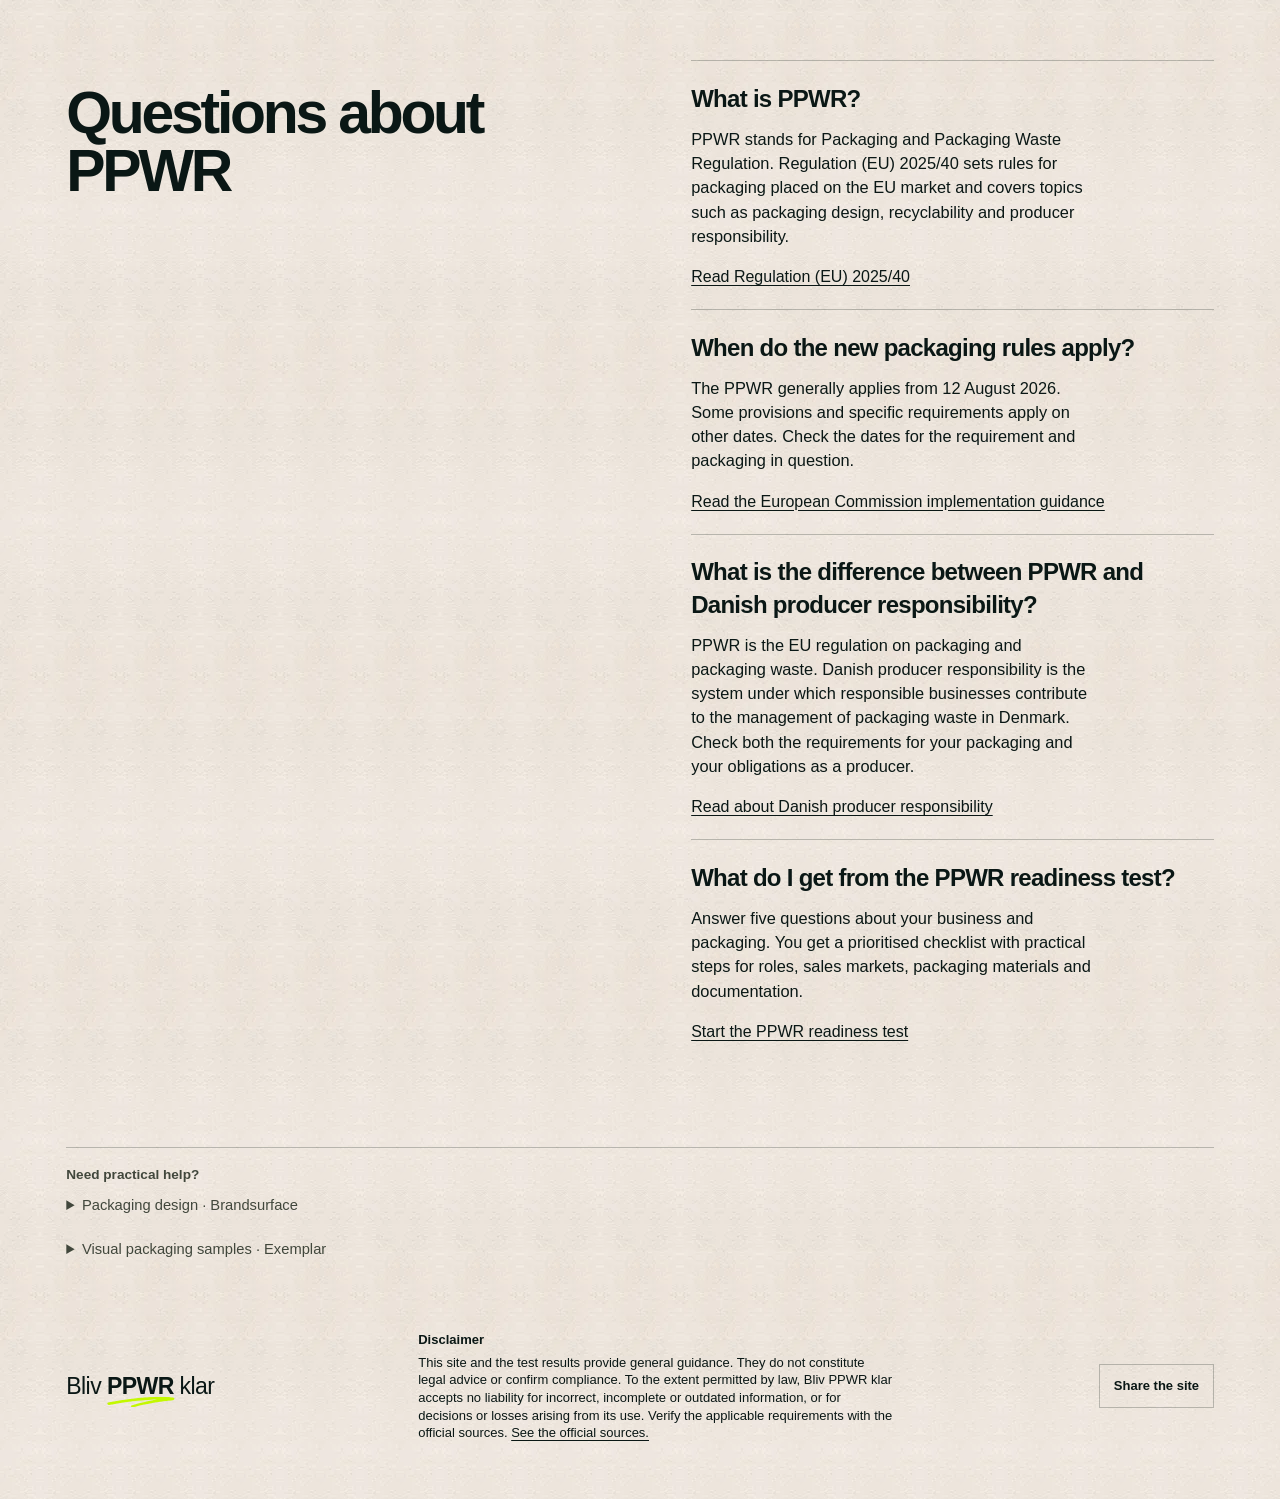
==== commit 4e190d16: "Improve PPWR search visibility, sharing and disclaimers" ====
--- a/index.html
+++ b/index.html
@@ -4,36 +4,35 @@
   <meta charset="utf-8">
   <meta name="viewport" content="width=device-width,initial-scale=1">
   <meta name="theme-color" content="#eee6da">
-  <meta name="description" content="Map your packaging, find the gaps in your supplier data and build a practical PPWR readiness checklist.">
-  <title>PPWR Kompas — Packaging, ready for what’s next.</title>
-  <link rel="preload" as="image" href="assets/hero.webp" imagesrcset="assets/hero-mobile.webp 760w, assets/hero.webp 1308w" imagesizes="100vw" fetchpriority="high">
-  <link rel="stylesheet" href="kompas.css">
-  <script src="kompas.js" defer></script>
+  <!-- SEO -->
+  <link rel="preload" as="image" href="/assets/hero.webp" imagesrcset="/assets/hero-mobile.webp 760w, /assets/hero.webp 1308w" imagesizes="100vw" fetchpriority="high">
+  <link rel="stylesheet" href="/kompas.css">
+  <script src="/kompas.js" defer></script>
 </head>
 <body>
 <a href="#readiness" class="skip" data-da="Gå til parathedstesten">Skip to readiness test</a>
 <header class="mast">
-  <a class="brand" href="#overview" aria-label="PPWR Kompas">PPWR <strong>KOMPAS</strong></a>
+  <a class="brand" href="#overview" aria-label="Bliv PPWR klar">Bliv <strong>PPWR</strong> klar</a>
   <nav id="navigation" aria-label="Navigation">
     <a href="#overview" data-da="Overblik">Overview</a>
     <a href="#how" data-da="Sådan gør du">How it works</a>
     <a href="#insights" data-da="PPWR i praksis">PPWR insights</a>
     <a href="#resources" data-da="Kilder">Resources</a>
   </nav>
-  <a class="primary nav-cta" href="#readiness"><span class="long-label" data-da="Tjek din parathed">Map your readiness</span><span class="short-label" data-da="Tag testen">Take the test</span><svg aria-hidden="true"><use href="assets/icons.svg#arrow-right"/></svg></a>
-  <select id="language" aria-label="Language / Sprog"><option value="en">EN</option><option value="da">DA</option></select>
-  <button id="menu" aria-label="Menu" aria-expanded="false" aria-controls="navigation"><svg aria-hidden="true"><use href="assets/icons.svg#menu"/></svg></button>
+  <a class="primary nav-cta" href="#readiness"><span class="long-label" data-da="Tjek din parathed">Map your readiness</span><span class="short-label" data-da="Tag testen">Take the test</span><svg aria-hidden="true"><use href="/assets/icons.svg#arrow-right"/></svg></a>
+  <div id="language" aria-label="Language / Sprog"><a href="/" lang="da" hreflang="da" data-current-language="da">DA</a><a href="/en/" lang="en" hreflang="en" data-current-language="en">EN</a></div>
+  <button id="menu" aria-label="Menu" aria-expanded="false" aria-controls="navigation"><svg aria-hidden="true"><use href="/assets/icons.svg#menu"/></svg></button>
 </header>
 <main id="overview">
   <section class="hero" aria-labelledby="headline">
     <div class="hero-scene">
-      <img class="hero-photo" src="assets/hero.webp" srcset="assets/hero-mobile.webp 760w, assets/hero.webp 1308w" sizes="100vw" width="1308" height="1203" fetchpriority="high" alt="Clear film, a moulded fibre insert and an open folding carton suspended above a sheet of film." data-alt-da="Klar folie, en formstøbt fiberindsats og en åben foldeæske svæver over et ark folie.">
+      <img class="hero-photo" src="/assets/hero.webp" srcset="/assets/hero-mobile.webp 760w, /assets/hero.webp 1308w" sizes="100vw" width="1308" height="1203" fetchpriority="high" alt="Clear film, a moulded fibre insert and an open folding carton suspended above a sheet of film." data-alt-da="Klar folie, en formstøbt fiberindsats og en åben foldeæske svæver over et ark folie.">
       <div class="notes" aria-hidden="true">
         <span class="note film" data-da="Klar folie">Clear film</span>
         <span class="note fibre" data-da="Formstøbt fiber">Moulded fibre</span>
         <span class="note board" data-da="Foldet karton">Folding carton</span>
       </div>
-      <button class="inspect" type="button" id="open-study" aria-haspopup="dialog"><svg aria-hidden="true"><use href="assets/icons.svg#rotate-3d"/></svg><span data-da="Drej emballagen i 3D">Rotate in 3D</span></button>
+      <button class="inspect" type="button" id="open-study" aria-haspopup="dialog"><svg aria-hidden="true"><use href="/assets/icons.svg#rotate-3d"/></svg><span data-da="Drej emballagen i 3D">Rotate in 3D</span></button>
     </div>
     <div class="intro">
       <p class="kicker" data-da="EU’S NYE EMBALLAGEREGLER">EU PACKAGING READINESS</p>
@@ -47,7 +46,7 @@
         <p id="hint">Choose the role that best describes your business.</p>
         <div class="options" role="group" aria-labelledby="question" id="answers"></div>
         <div class="feedback" id="feedback" role="status"></div>
-        <div class="controls"><button type="submit" class="primary"><span id="next-text">Map your readiness</span><svg aria-hidden="true"><use href="assets/icons.svg#arrow-right"/></svg></button><button type="button" class="text-btn" id="back" hidden data-da="Tilbage">Back</button></div>
+        <div class="controls"><button type="submit" class="primary"><span id="next-text">Map your readiness</span><svg aria-hidden="true"><use href="/assets/icons.svg#arrow-right"/></svg></button><button type="button" class="text-btn" id="back" hidden data-da="Tilbage">Back</button></div>
       </form>
       <div id="result" hidden>
         <h2 tabindex="-1" id="result-title" data-da="Jeres PPWR-tjekliste">Your PPWR checklist</h2>
@@ -67,24 +66,25 @@
           <button type="button" class="text-btn" id="copy-brief" data-da="Kopiér arbejdsnotat">Copy working note</button>
           <span role="status" id="brief-status"></span>
         </details>
+        <p class="site-disclaimer"><strong>Disclaimer</strong> This site and the test results provide general guidance. They do not constitute legal advice or confirm compliance. To the extent permitted by law, Bliv PPWR klar accepts no liability for incorrect, incomplete or outdated information, or for decisions or losses arising from its use. Verify the applicable requirements with the official sources. <a href="#resources"><span>See the official sources.</span></a></p><button class="share-button" type="button" data-share hidden><span>Share the site</span></button>
         <div id="result-help-slot"></div>
       </div>
       <noscript>Enable JavaScript to take the five-step readiness test, or read the guide below.</noscript>
     </section>
   </section>
   <section id="insights" aria-label="PPWR insights">
-    <article class="chapter material"><picture><source media="(max-width: 720px)" srcset="assets/material-mobile.webp"><img src="assets/material.webp" loading="lazy" decoding="async" width="1680" height="419" alt=""></picture><div class="chapter-copy">
+    <article class="chapter material"><picture><source media="(max-width: 720px)" srcset="/assets/material-mobile.webp"><img src="/assets/material.webp" loading="lazy" decoding="async" width="1680" height="419" alt=""></picture><div class="chapter-copy">
       <span class="number">01 /</span><h2 data-da="Materiale">Material</h2><em data-da="Design til genanvendelse.">Design for circularity.</em>
       <p data-da="Træf bedre emballagevalg med PPWR — fra det første materialevalg til sortering og genanvendelse.">Turn PPWR requirements into resilient packaging choices — from material selection to end-of-life.</p>
     </div></article>
-    <article class="chapter data"><picture><source media="(max-width: 720px)" srcset="assets/data-mobile.webp"><img src="assets/data.webp" loading="lazy" decoding="async" width="1680" height="369" alt=""></picture><div class="chapter-copy">
+    <article class="chapter data"><picture><source media="(max-width: 720px)" srcset="/assets/data-mobile.webp"><img src="/assets/data.webp" loading="lazy" decoding="async" width="1680" height="369" alt=""></picture><div class="chapter-copy">
       <span class="number">02 /</span><h2>Data</h2><em data-da="Fra regler til handling.">Turn rules into action.</em>
       <p data-da="Find ud af, hvilke spørgsmål der gælder din emballage, hvilke data du mangler, og hvem der kan hjælpe.">Get clarity on what applies to you, what to prepare, and where to focus next.</p>
     </div></article>
-    <article class="chapter responsibility"><picture><source media="(max-width: 720px)" srcset="assets/responsibility-mobile.webp"><img src="assets/responsibility.webp" loading="lazy" decoding="async" width="1680" height="490" alt=""></picture><div class="chapter-copy">
+    <article class="chapter responsibility"><picture><source media="(max-width: 720px)" srcset="/assets/responsibility-mobile.webp"><img src="/assets/responsibility.webp" loading="lazy" decoding="async" width="1680" height="490" alt=""></picture><div class="chapter-copy">
       <span class="number">03 /</span><h2 data-da="Ansvar">Responsibility</h2><em data-da="Gør en varig forskel.">Create lasting impact.</em>
       <p data-da="Begræns spild, hold materialer i brug, og udvikl emballage med blik for dagens krav og morgendagens behov.">Reduce waste, keep materials in use, and build packaging that meets today’s requirements — and tomorrow’s expectations.</p>
-      <a class="band-link" href="#how"><svg aria-hidden="true"><use href="assets/icons.svg#arrow-right"/></svg><span data-da="En praktisk guide til PPWR">A practical compass for PPWR readiness</span></a>
+      <a class="band-link" href="#how"><svg aria-hidden="true"><use href="/assets/icons.svg#arrow-right"/></svg><span data-da="En praktisk guide til PPWR">A practical compass for PPWR readiness</span></a>
     </div></article>
   </section>
   <section class="guide spread" id="how" aria-labelledby="guide-title">
@@ -99,6 +99,13 @@
     <div><p class="kicker" data-da="Kilder">Resources</p><h2 id="source-title" data-da="Læs reglerne.">Read the rules.</h2><p data-da="PPWR finder generelt anvendelse fra 12. august 2026. Flere krav har deres egne frister. Tjek den relevante artikel for den konkrete emballage.">The PPWR generally applies from 12 August 2026. Individual requirements have their own timelines. Check the relevant article for the pack you are reviewing.</p></div>
     <div class="resource-links"><a href="https://eur-lex.europa.eu/eli/reg/2025/40/oj" data-da="Forordning (EU) 2025/40 ↗">Regulation (EU) 2025/40 ↗</a><a href="https://environment.ec.europa.eu/topics/waste-and-recycling/packaging-waste_en" data-da="Europa-Kommissionens overblik ↗">European Commission overview ↗</a><a href="https://mst.dk/erhverv/groen-produktion-og-affald/producentansvar/emballage/producentansvar-for-emballage" data-da="Dansk producentansvar ↗">Danish producer responsibility ↗</a></div>
   </section>
+
+  <section class="spread ppwr-questions" aria-labelledby="faq-title"><div><h2 id="faq-title">Questions about PPWR</h2></div><div>
+<article><h3>What is PPWR?</h3><p>PPWR stands for Packaging and Packaging Waste Regulation. Regulation (EU) 2025/40 sets rules for packaging placed on the EU market and covers topics such as packaging design, recyclability and producer responsibility.</p><a href="https://eur-lex.europa.eu/eli/reg/2025/40/oj"><span>Read Regulation (EU) 2025/40</span></a></article>
+<article><h3>When do the new packaging rules apply?</h3><p>The PPWR generally applies from 12 August 2026. Some provisions and specific requirements apply on other dates. Check the dates for the requirement and packaging in question.</p><a href="https://green-forum.ec.europa.eu/green-business/packaging-and-packaging-waste-regulation-implementation_en"><span>Read the European Commission implementation guidance</span></a></article>
+<article><h3>What is the difference between PPWR and Danish producer responsibility?</h3><p>PPWR is the EU regulation on packaging and packaging waste. Danish producer responsibility is the system under which responsible businesses contribute to the management of packaging waste in Denmark. Check both the requirements for your packaging and your obligations as a producer.</p><a href="https://mst.dk/erhverv/groen-produktion-og-affald/producentansvar/emballage/producentansvar-for-emballage"><span>Read about Danish producer responsibility</span></a></article>
+<article><h3>What do I get from the PPWR readiness test?</h3><p>Answer five questions about your business and packaging. You get a prioritised checklist with practical steps for roles, sales markets, packaging materials and documentation.</p><a href="#readiness"><span>Start the PPWR readiness test</span></a></article>
+</div></section>
   <div id="page-help-slot">
     <aside id="optional-help" aria-labelledby="help-title">
       <h3 id="help-title" data-da="Har I brug for praktisk hjælp?">Need practical help?</h3>
@@ -115,10 +122,12 @@
     </aside>
   </div>
 </main>
-<footer><a class="brand" href="#overview">PPWR <strong>KOMPAS</strong></a><p data-da="Vejledende værktøj. Afklar konkrete krav i de officielle kilder.">Planning guidance. Confirm pack-specific requirements with official sources.</p></footer>
-<dialog id="study" aria-labelledby="study-title"><div class="study-head"><div><p class="kicker" data-da="Materialestudie">Material study</p><h2 id="study-title" data-da="Emballagens tre lag">Anatomy of a pack</h2></div><button type="button" id="close-study" aria-label="Close / Luk"><svg aria-hidden="true"><use href="assets/icons.svg#x"/></svg></button></div>
+<footer><a class="brand" href="#overview">Bliv <strong>PPWR</strong> klar</a><p class="site-disclaimer"><strong>Disclaimer</strong> This site and the test results provide general guidance. They do not constitute legal advice or confirm compliance. To the extent permitted by law, Bliv PPWR klar accepts no liability for incorrect, incomplete or outdated information, or for decisions or losses arising from its use. Verify the applicable requirements with the official sources. <a href="#resources"><span>See the official sources.</span></a></p><button class="share-button" type="button" data-share hidden><span>Share the site</span></button></footer>
+<p class="share-feedback" id="share-feedback" role="status"></p>
+
+<dialog id="study" aria-labelledby="study-title"><div class="study-head"><div><p class="kicker" data-da="Materialestudie">Material study</p><h2 id="study-title" data-da="Emballagens tre lag">Anatomy of a pack</h2></div><button type="button" id="close-study" aria-label="Close / Luk"><svg aria-hidden="true"><use href="/assets/icons.svg#x"/></svg></button></div>
   <canvas id="model" tabindex="0" aria-label="Interactive 3D packaging model. Drag horizontally or use the left and right arrow keys."></canvas>
-  <div class="model-controls"><button id="turn-left" aria-label="Rotate left / Drej til venstre"><svg aria-hidden="true"><use href="assets/icons.svg#chevron-left"/></svg></button><label><span data-da="Afstand mellem lag">Layer separation</span><input id="separation" type="range" min="0" max="100" value="75"></label><button id="turn-right" aria-label="Rotate right / Drej til højre"><svg aria-hidden="true"><use href="assets/icons.svg#chevron-right"/></svg></button></div>
+  <div class="model-controls"><button id="turn-left" aria-label="Rotate left / Drej til venstre"><svg aria-hidden="true"><use href="/assets/icons.svg#chevron-left"/></svg></button><label><span data-da="Afstand mellem lag">Layer separation</span><input id="separation" type="range" min="0" max="100" value="75"></label><button id="turn-right" aria-label="Rotate right / Drej til højre"><svg aria-hidden="true"><use href="/assets/icons.svg#chevron-right"/></svg></button></div>
 </dialog>
 </body>
 </html>
--- a/kompas.css
+++ b/kompas.css
@@ -234,47 +234,82 @@
   .quiz.is-complete { width: auto }
 }
 
-/* The copy stays on the paper while each photographic detail moves behind it. */
+/* Photograph, type and paper move on separate layers. */
 @keyframes type-enter {
-  from { opacity: .18; translate: 0 .48em }
-  to { opacity: 1; translate: 0 0 }
-}
-@keyframes pack-settle { from { scale: 1.035 } to { scale: 1 } }
-@keyframes print-develop { from { opacity: .45 } to { opacity: 1 } }
+  from { opacity: 0; translate: 0 .85em; clip-path: inset(0 0 90% 0) }
+  to { opacity: 1; translate: 0 0; clip-path: inset(-18% -8% -48% -8%) }
+}
+@keyframes pack-settle {
+  from { scale: 1.18; translate: 0 2.5% }
+  to { scale: 1; translate: 0 0 }
+}
+@keyframes hero-depth {
+  from { transform: scale(1) }
+  to { transform: translateY(5%) scale(1.12) }
+}
+@keyframes print-develop {
+  from { clip-path: inset(0 0 0 68%); opacity: .5 }
+  to { clip-path: inset(0); opacity: 1 }
+}
 @keyframes detail-pass {
-  from { transform: scale(1.13) translateY(4.5%) }
-  to { transform: scale(1.13) translateY(-4.5%) }
+  from { transform: translateY(14%) scale(1.36) }
+  to { transform: translateY(-14%) scale(1.36) }
 }
 @keyframes detail-cross {
-  from { transform: scale(1.1) translateX(-2.8%) }
-  to { transform: scale(1.1) translateX(2.8%) }
+  from { transform: translateX(-9%) scale(1.28) }
+  to { transform: translateX(9%) scale(1.28) }
+}
+@keyframes detail-pullback {
+  from { transform: translateY(-6%) scale(1.54) }
+  to { transform: translateY(0) scale(1.02) }
+}
+@keyframes ink-rule {
+  from { scale: 0 1 }
+  to { scale: 1 1 }
 }
 @media (prefers-reduced-motion: no-preference) {
   .intro h1 > *, .intro .lead, .notes .note {
-    animation: type-enter .68s cubic-bezier(.18,.72,.23,1) backwards;
-  }
-  .intro h1 > :nth-child(2) { animation-delay: 65ms }
-  .intro h1 em { animation-delay: 120ms }
-  .intro .lead, .notes .film { animation-delay: 165ms }
-  .notes .fibre { animation-delay: 225ms }
-  .notes .board { animation-delay: 285ms }
-  .hero-photo { animation: pack-settle 1.15s cubic-bezier(.2,.65,.3,1) both }
+    animation: type-enter .95s cubic-bezier(.16,.72,.18,1) backwards;
+  }
+  .intro h1 > :nth-child(2) { animation-delay: 135ms }
+  .intro h1 em { animation-delay: 260ms }
+  .intro .lead, .notes .film { animation-delay: 330ms }
+  .notes .fibre { animation-delay: 460ms }
+  .notes .board { animation-delay: 590ms }
+  .hero-photo { animation: pack-settle 1.65s cubic-bezier(.17,.7,.24,1) backwards }
+  .chapter .number { display: inline-flex; align-items: center; gap: .7em }
+  .chapter .number::after {
+    content: ""; width: clamp(32px,4.3vw,74px); height: 1px;
+    background: currentColor; transform-origin: left;
+  }
+  .in-view .number::after { animation: ink-rule .8s ease-out backwards }
   .in-view .chapter-copy > :is(h2,em,p), .spread.in-view h2 {
-    animation: type-enter .65s cubic-bezier(.18,.72,.23,1) backwards;
-  }
-  .in-view .chapter-copy em { animation-delay: 65ms }
-  .in-view .chapter-copy p { animation-delay: 115ms }
+    animation: type-enter .95s cubic-bezier(.2,.67,.22,1) backwards;
+  }
+  .in-view .chapter-copy em { animation-delay: 135ms }
+  .in-view .chapter-copy p { animation-delay: 220ms }
   .chapter.in-view picture:has(.image-ready) {
-    animation: print-develop .7s ease-out;
-  }
+    animation: print-develop 1.05s cubic-bezier(.2,.68,.22,1) backwards;
+  }
+  .chapter { --detail-motion: detail-pass }
+  .chapter.data { --detail-motion: detail-cross }
+  .chapter.responsibility { --detail-motion: detail-pullback }
   @supports (animation-timeline: view()) {
+    .hero { view-timeline-name: --hero }
+    .hero-photo {
+      animation: pack-settle 1.65s cubic-bezier(.17,.7,.24,1) backwards, hero-depth 1s linear both;
+      animation-timeline: auto, --hero;
+      animation-range: normal, exit 0% exit 85%;
+    }
     .chapter { view-timeline-name: --chapter }
     .chapter img {
-      animation: detail-pass 1s linear both;
+      animation: var(--detail-motion) 1s linear both;
       animation-timeline: --chapter;
+      animation-range: entry 8% exit 85%;
     }
-    .chapter.data img { animation-name: detail-cross }
-    .chapter.responsibility img { animation-direction: reverse }
+  }
+  @supports not (animation-timeline: view()) {
+    .chapter.in-view img { animation: var(--detail-motion) 1.65s cubic-bezier(.25,.65,.25,1) both }
   }
 }
 .chapter picture { position: absolute; inset: 0; z-index: -1; overflow: hidden }
@@ -283,3 +318,18 @@
   .chapter picture { left: auto; width: 53%; mask-image: linear-gradient(to right, transparent, black 18%) }
   .chapter picture img { width: 100%; mask-image: none }
 }
+
+#language { display: flex; gap: .35rem; max-width: none }
+#language a { display: grid; align-items: center; padding: .45rem .15rem; text-decoration: none }
+#language a[aria-current], #language a:hover { text-decoration: underline; text-underline-offset: .24em }
+.ppwr-questions article { border-top: 1px solid var(--line); padding: 1.35rem 0 }
+.ppwr-questions article h3 { margin: 0 0 .45rem; font-size: clamp(1.1rem, 2.1vw, 1.5rem); letter-spacing: -.03em }
+.ppwr-questions article p { margin: 0 0 .55rem; max-width: 66ch }
+.ppwr-questions article a, .site-disclaimer a { text-decoration: underline; text-underline-offset: .2em }
+footer .site-disclaimer { max-width: 66ch; margin-inline: auto }
+.site-disclaimer strong { display: block; margin-bottom: .35rem }
+.quiz .site-disclaimer { margin: 1.25rem 0 .7rem; padding-top: 1rem; border-top: 1px solid var(--line); font-size: .88rem; line-height: 1.55 }
+.share-button { border: 1px solid var(--line); padding: .55rem .85rem; min-height: 44px; color: inherit; white-space: nowrap; font-weight: 600 }
+.share-button:hover { border-color: currentColor }
+.share-feedback:not(:empty) { position: fixed; z-index: 20; bottom: 1rem; inset-inline-end: 1rem; margin: 0; padding: .65rem 1rem; background: var(--ink); color: white }
+@media (max-width: 720px) { footer .site-disclaimer { margin-inline: 0 } }
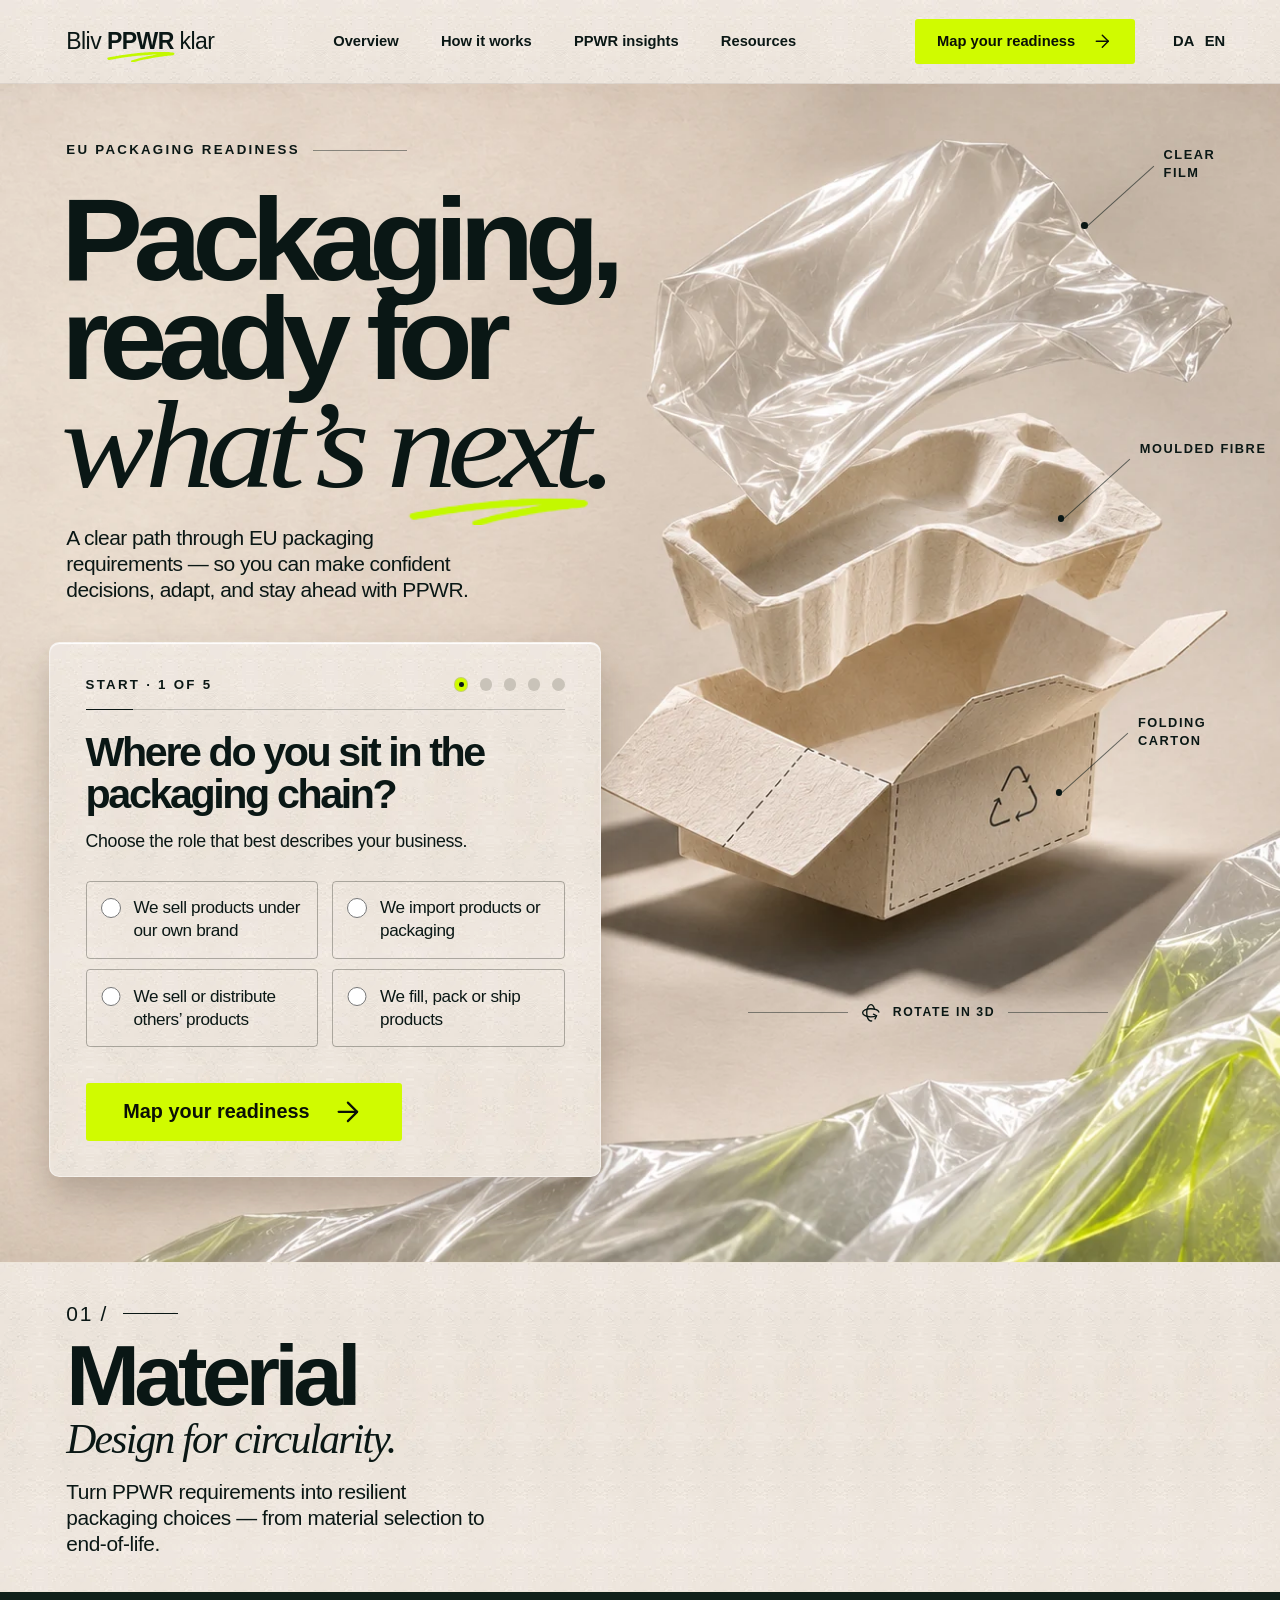
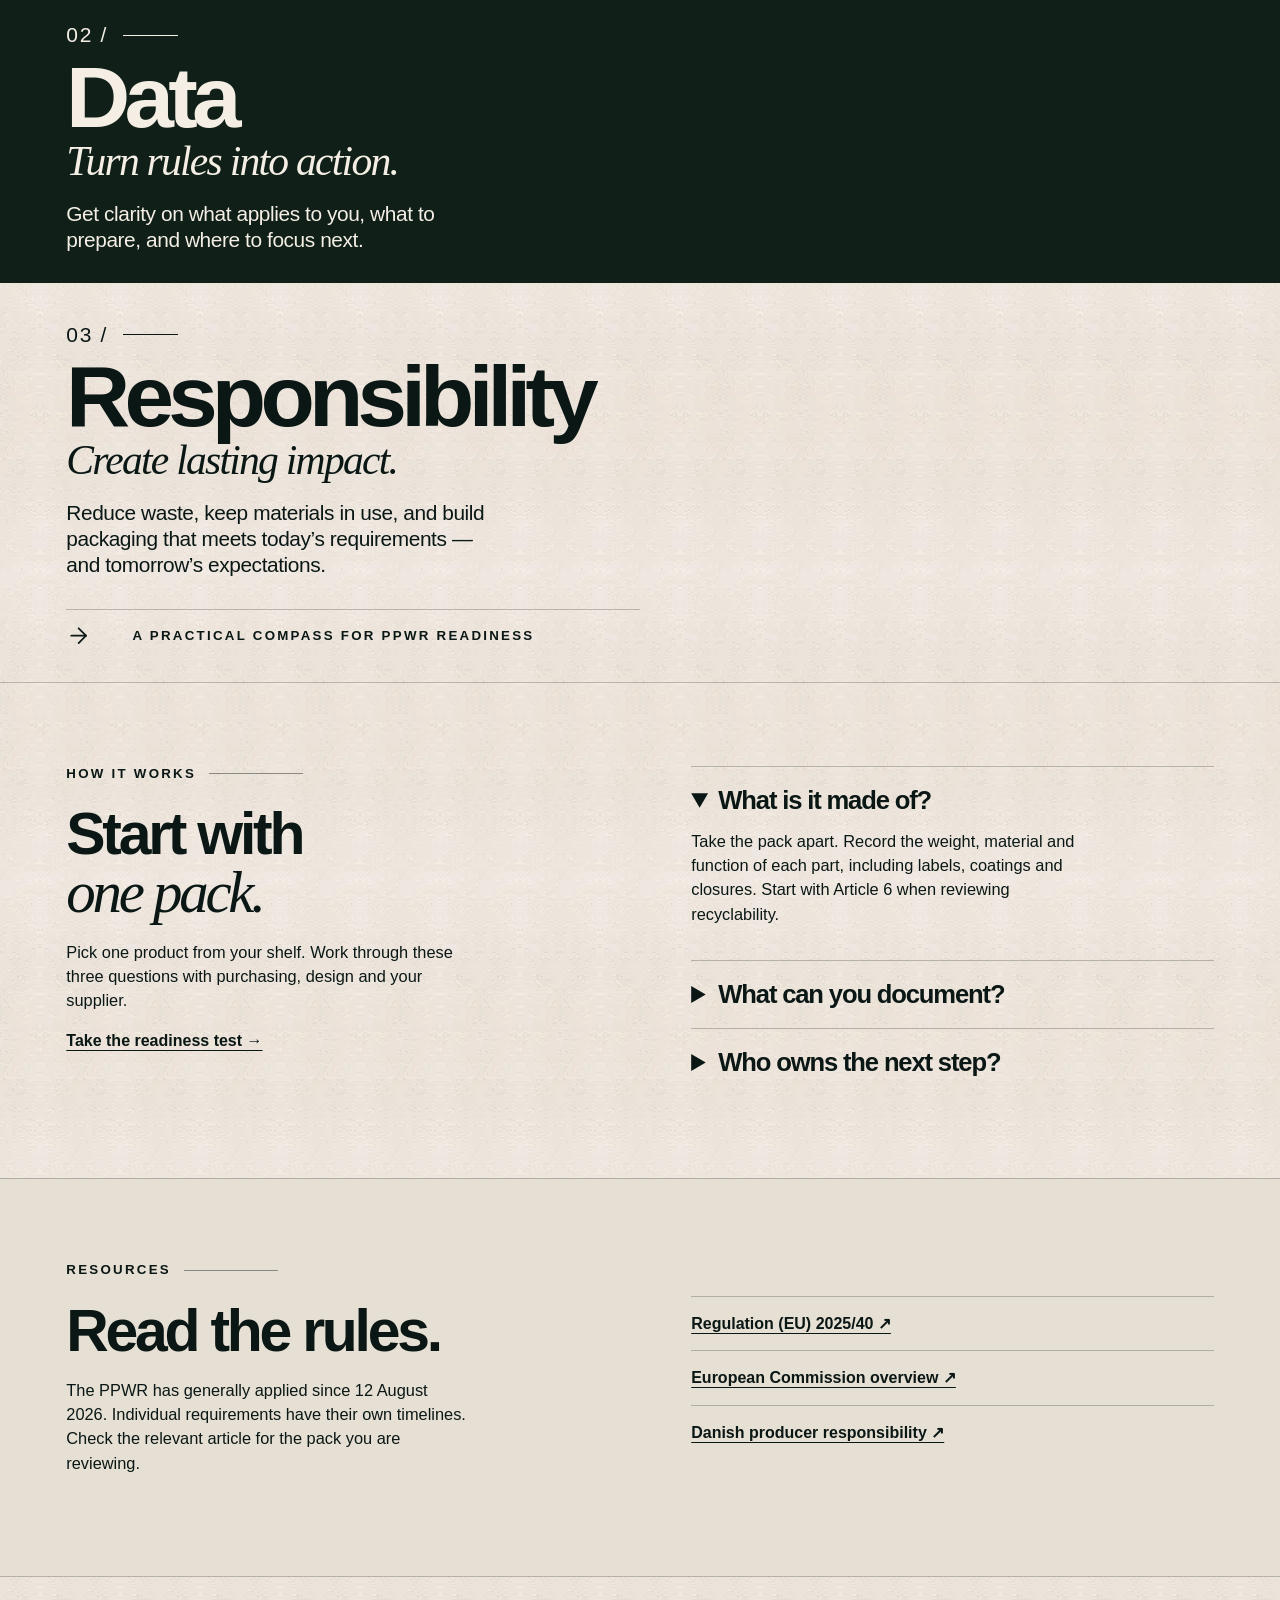
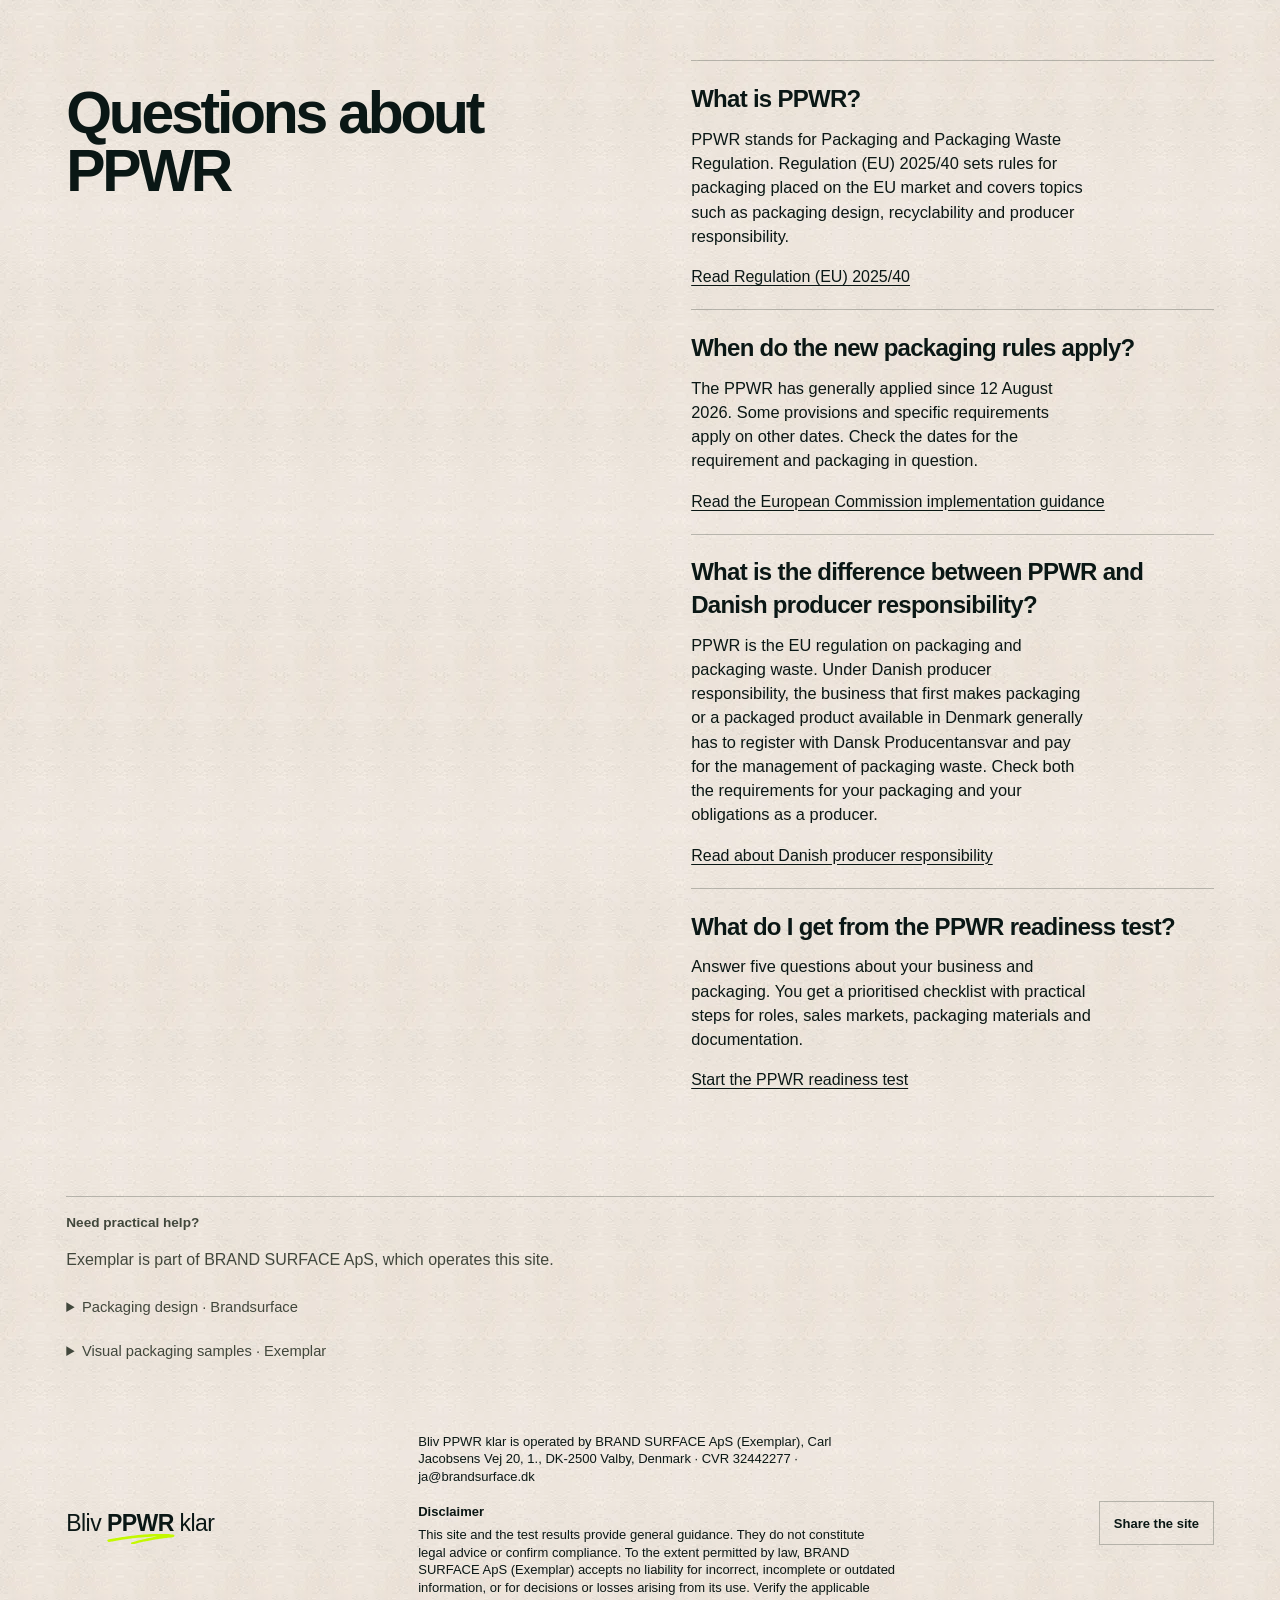
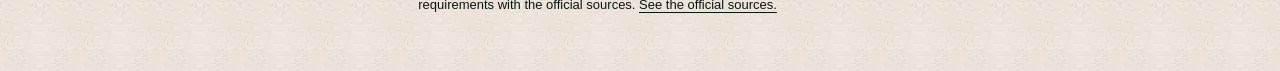
==== commit f41525e4: "Correct bilingual PPWR guidance and disclose the registered operator" ====
--- a/index.html
+++ b/index.html
@@ -66,7 +66,7 @@
           <button type="button" class="text-btn" id="copy-brief" data-da="Kopiér arbejdsnotat">Copy working note</button>
           <span role="status" id="brief-status"></span>
         </details>
-        <p class="site-disclaimer"><strong>Disclaimer</strong> This site and the test results provide general guidance. They do not constitute legal advice or confirm compliance. To the extent permitted by law, Bliv PPWR klar accepts no liability for incorrect, incomplete or outdated information, or for decisions or losses arising from its use. Verify the applicable requirements with the official sources. <a href="#resources"><span>See the official sources.</span></a></p><button class="share-button" type="button" data-share hidden><span>Share the site</span></button>
+        <p class="site-disclaimer"><strong>Disclaimer</strong> This site and the test results provide general guidance. They do not constitute legal advice or confirm compliance. To the extent permitted by law, BRAND SURFACE ApS (Exemplar) accepts no liability for incorrect, incomplete or outdated information, or for decisions or losses arising from its use. Verify the applicable requirements with the official sources. <a href="#resources"><span>See the official sources.</span></a></p><button class="share-button" type="button" data-share hidden><span>Share the site</span></button>
         <div id="result-help-slot"></div>
       </div>
       <noscript>Enable JavaScript to take the five-step readiness test, or read the guide below.</noscript>
@@ -92,23 +92,24 @@
     <div class="guide-list">
       <details open><summary data-da="Hvad består den af?">What is it made of?</summary><p data-da="Skil emballagen ad. Notér vægt, materiale og funktion for hver del, også etiketter, belægninger og lukninger. Brug artikel 6 som udgangspunkt, når I undersøger genanvendelighed.">Take the pack apart. Record the weight, material and function of each part, including labels, coatings and closures. Start with Article 6 when reviewing recyclability.</p></details>
       <details><summary data-da="Hvad kan I dokumentere?">What can you document?</summary><p data-da="Bed om gældende specifikationer og tegninger. Notér dato og leverandør for hver fil. Artikel 15 og bilag VII beskriver fabrikantens tekniske dokumentation.">Request current specifications and drawings. Record the date and supplier for each file. Article 15 and Annex VII describe the manufacturer’s technical documentation.</p></details>
-      <details><summary data-da="Hvem har ansvaret?">Who owns the next step?</summary><p data-da="Notér, hvem der fremstiller, importerer og distribuerer produktet i hvert marked. Tjek jeres rolle i kapitel IV og producentregistrering i artikel 44, og giv hvert åbent spørgsmål en ansvarlig.">List who makes, imports and distributes the product in each market. Check your role in Chapter IV and producer registration in Article 44. Give each open question an owner.</p></details>
+      <details><summary data-da="Hvem har ansvaret?">Who owns the next step?</summary><p data-da="Notér, hvem der fremstiller, importerer og distribuerer produktet i hvert marked. Tjek definitionerne i artikel 3 og jeres forpligtelser i kapitel IV (artikel 15–23) samt producentregistrering i artikel 44. Indtil de harmoniserede registre efter artikel 44 er på plads, gælder de nationale registre, i Danmark Dansk Producentansvar. Giv hvert åbent spørgsmål en ansvarlig.">List who makes, imports and distributes the product in each market. Check the definitions in Article 3, your obligations in Chapter IV (Articles 15–23) and producer registration in Article 44. Until the harmonised registers under Article 44 are in place, national registers apply – in Denmark, Dansk Producentansvar. Give each open question an owner.</p></details>
     </div>
   </section>
   <section class="resources spread" id="resources" aria-labelledby="source-title">
-    <div><p class="kicker" data-da="Kilder">Resources</p><h2 id="source-title" data-da="Læs reglerne.">Read the rules.</h2><p data-da="PPWR finder generelt anvendelse fra 12. august 2026. Flere krav har deres egne frister. Tjek den relevante artikel for den konkrete emballage.">The PPWR generally applies from 12 August 2026. Individual requirements have their own timelines. Check the relevant article for the pack you are reviewing.</p></div>
+    <div><p class="kicker" data-da="Kilder">Resources</p><h2 id="source-title" data-da="Læs reglerne.">Read the rules.</h2><p data-da="PPWR har generelt gældet siden 12. august 2026. Flere krav har deres egne frister. Tjek den relevante artikel for den konkrete emballage.">The PPWR has generally applied since 12 August 2026. Individual requirements have their own timelines. Check the relevant article for the pack you are reviewing.</p></div>
     <div class="resource-links"><a href="https://eur-lex.europa.eu/eli/reg/2025/40/oj" data-da="Forordning (EU) 2025/40 ↗">Regulation (EU) 2025/40 ↗</a><a href="https://environment.ec.europa.eu/topics/waste-and-recycling/packaging-waste_en" data-da="Europa-Kommissionens overblik ↗">European Commission overview ↗</a><a href="https://mst.dk/erhverv/groen-produktion-og-affald/producentansvar/emballage/producentansvar-for-emballage" data-da="Dansk producentansvar ↗">Danish producer responsibility ↗</a></div>
   </section>
 
   <section class="spread ppwr-questions" aria-labelledby="faq-title"><div><h2 id="faq-title">Questions about PPWR</h2></div><div>
 <article><h3>What is PPWR?</h3><p>PPWR stands for Packaging and Packaging Waste Regulation. Regulation (EU) 2025/40 sets rules for packaging placed on the EU market and covers topics such as packaging design, recyclability and producer responsibility.</p><a href="https://eur-lex.europa.eu/eli/reg/2025/40/oj"><span>Read Regulation (EU) 2025/40</span></a></article>
-<article><h3>When do the new packaging rules apply?</h3><p>The PPWR generally applies from 12 August 2026. Some provisions and specific requirements apply on other dates. Check the dates for the requirement and packaging in question.</p><a href="https://green-forum.ec.europa.eu/green-business/packaging-and-packaging-waste-regulation-implementation_en"><span>Read the European Commission implementation guidance</span></a></article>
-<article><h3>What is the difference between PPWR and Danish producer responsibility?</h3><p>PPWR is the EU regulation on packaging and packaging waste. Danish producer responsibility is the system under which responsible businesses contribute to the management of packaging waste in Denmark. Check both the requirements for your packaging and your obligations as a producer.</p><a href="https://mst.dk/erhverv/groen-produktion-og-affald/producentansvar/emballage/producentansvar-for-emballage"><span>Read about Danish producer responsibility</span></a></article>
+<article><h3>When do the new packaging rules apply?</h3><p>The PPWR has generally applied since 12 August 2026. Some provisions and specific requirements apply on other dates. Check the dates for the requirement and packaging in question.</p><a href="https://green-forum.ec.europa.eu/green-business/packaging-and-packaging-waste-regulation-implementation_en"><span>Read the European Commission implementation guidance</span></a></article>
+<article><h3>What is the difference between PPWR and Danish producer responsibility?</h3><p>PPWR is the EU regulation on packaging and packaging waste. Under Danish producer responsibility, the business that first makes packaging or a packaged product available in Denmark generally has to register with Dansk Producentansvar and pay for the management of packaging waste. Check both the requirements for your packaging and your obligations as a producer.</p><a href="https://mst.dk/erhverv/groen-produktion-og-affald/producentansvar/emballage/producentansvar-for-emballage"><span>Read about Danish producer responsibility</span></a></article>
 <article><h3>What do I get from the PPWR readiness test?</h3><p>Answer five questions about your business and packaging. You get a prioritised checklist with practical steps for roles, sales markets, packaging materials and documentation.</p><a href="#readiness"><span>Start the PPWR readiness test</span></a></article>
 </div></section>
   <div id="page-help-slot">
     <aside id="optional-help" aria-labelledby="help-title">
       <h3 id="help-title" data-da="Har I brug for praktisk hjælp?">Need practical help?</h3>
+      <p>Exemplar is part of BRAND SURFACE ApS, which operates this site.</p>
       <details name="packaging-help">
         <summary data-da="Emballagedesign · Brandsurface">Packaging design · Brandsurface</summary>
         <p data-da="Vil I ændre emballagens udtryk eller layout? Tag jeres nuværende design og de ønskede ændringer med, og få et tilbud på design og trykklart artwork.">Looking to change the look or layout of your pack? Bring the current design and your proposed changes for a quote on design and print-ready artwork.</p>
@@ -122,7 +123,7 @@
     </aside>
   </div>
 </main>
-<footer><a class="brand" href="#overview">Bliv <strong>PPWR</strong> klar</a><p class="site-disclaimer"><strong>Disclaimer</strong> This site and the test results provide general guidance. They do not constitute legal advice or confirm compliance. To the extent permitted by law, Bliv PPWR klar accepts no liability for incorrect, incomplete or outdated information, or for decisions or losses arising from its use. Verify the applicable requirements with the official sources. <a href="#resources"><span>See the official sources.</span></a></p><button class="share-button" type="button" data-share hidden><span>Share the site</span></button></footer>
+<footer><a class="brand" href="#overview">Bliv <strong>PPWR</strong> klar</a><p class="site-disclaimer"><span>Bliv PPWR klar is operated by BRAND SURFACE ApS (Exemplar), Carl Jacobsens Vej 20, 1., DK-2500 Valby, Denmark · CVR 32442277 · ja@brandsurface.dk</span><br><br><strong>Disclaimer</strong> This site and the test results provide general guidance. They do not constitute legal advice or confirm compliance. To the extent permitted by law, BRAND SURFACE ApS (Exemplar) accepts no liability for incorrect, incomplete or outdated information, or for decisions or losses arising from its use. Verify the applicable requirements with the official sources. <a href="#resources"><span>See the official sources.</span></a></p><button class="share-button" type="button" data-share hidden><span>Share the site</span></button></footer>
 <p class="share-feedback" id="share-feedback" role="status"></p>
 
 <dialog id="study" aria-labelledby="study-title"><div class="study-head"><div><p class="kicker" data-da="Materialestudie">Material study</p><h2 id="study-title" data-da="Emballagens tre lag">Anatomy of a pack</h2></div><button type="button" id="close-study" aria-label="Close / Luk"><svg aria-hidden="true"><use href="/assets/icons.svg#x"/></svg></button></div>
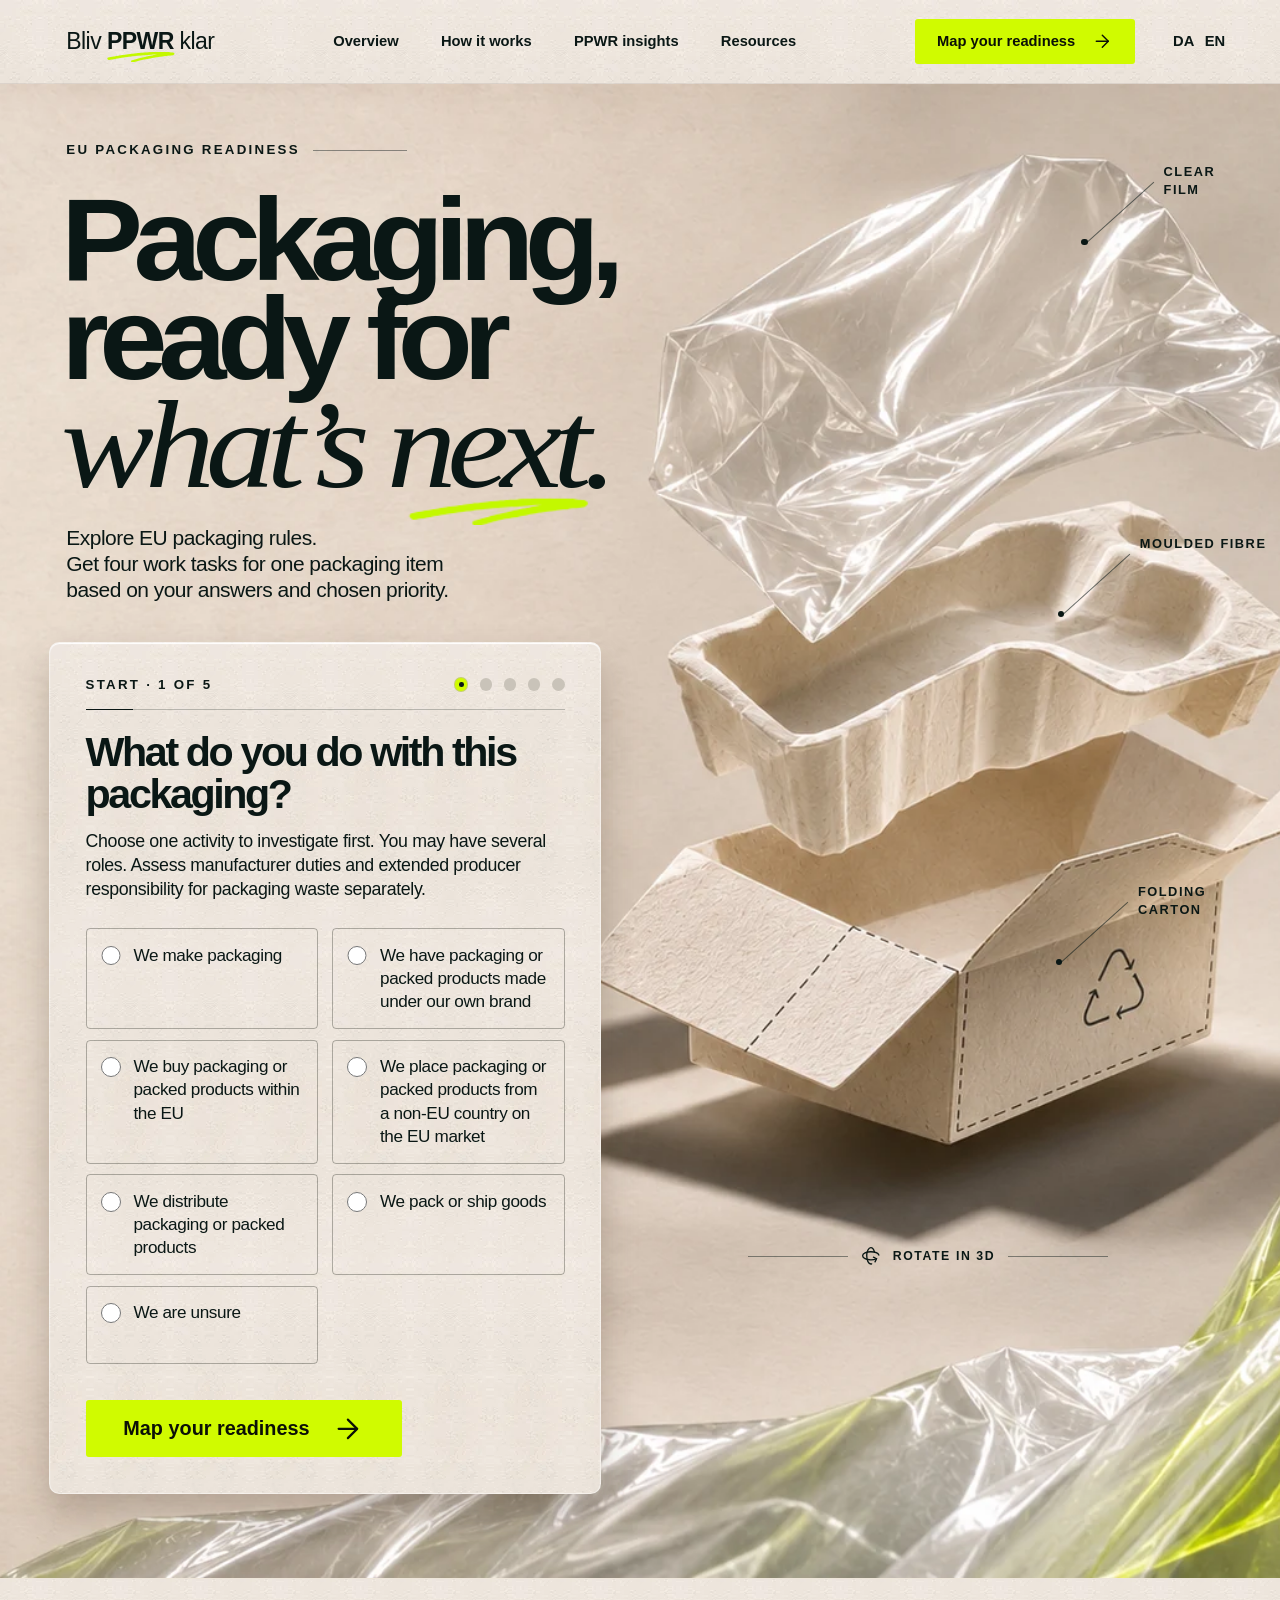
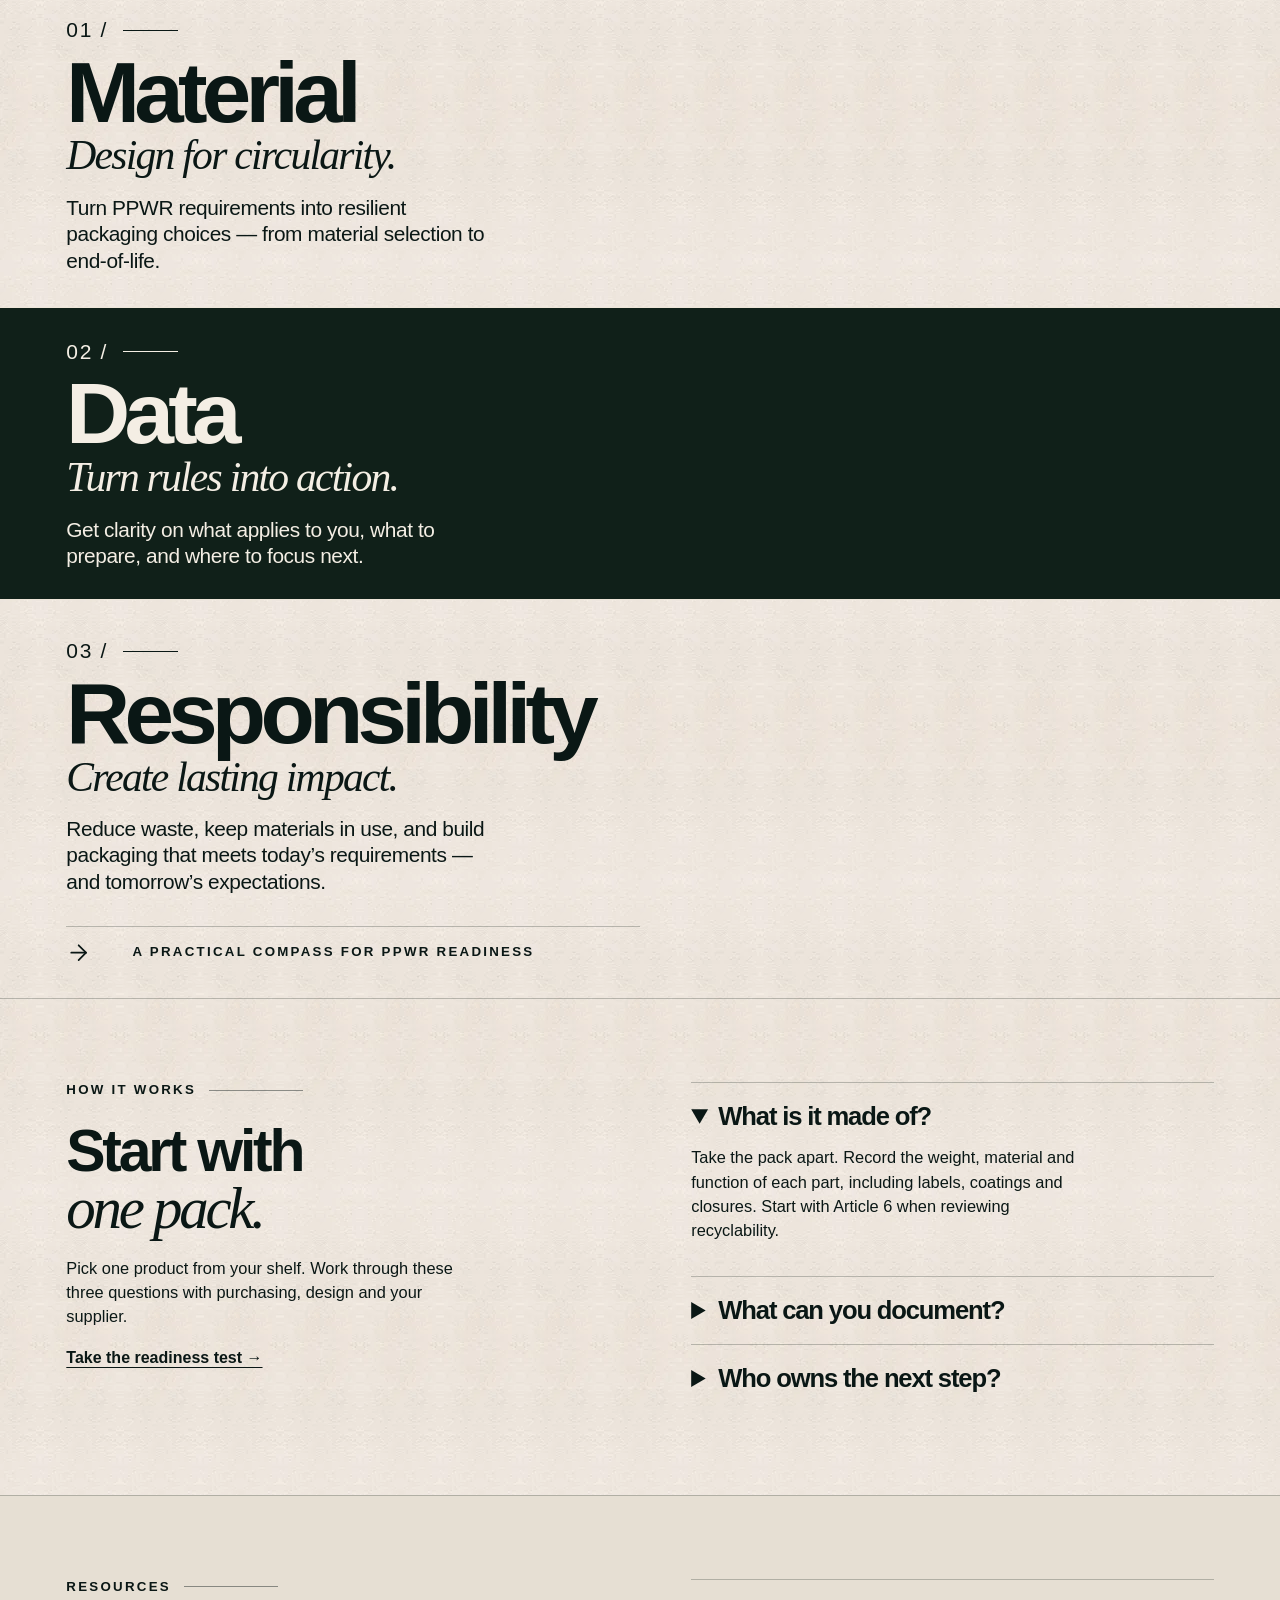
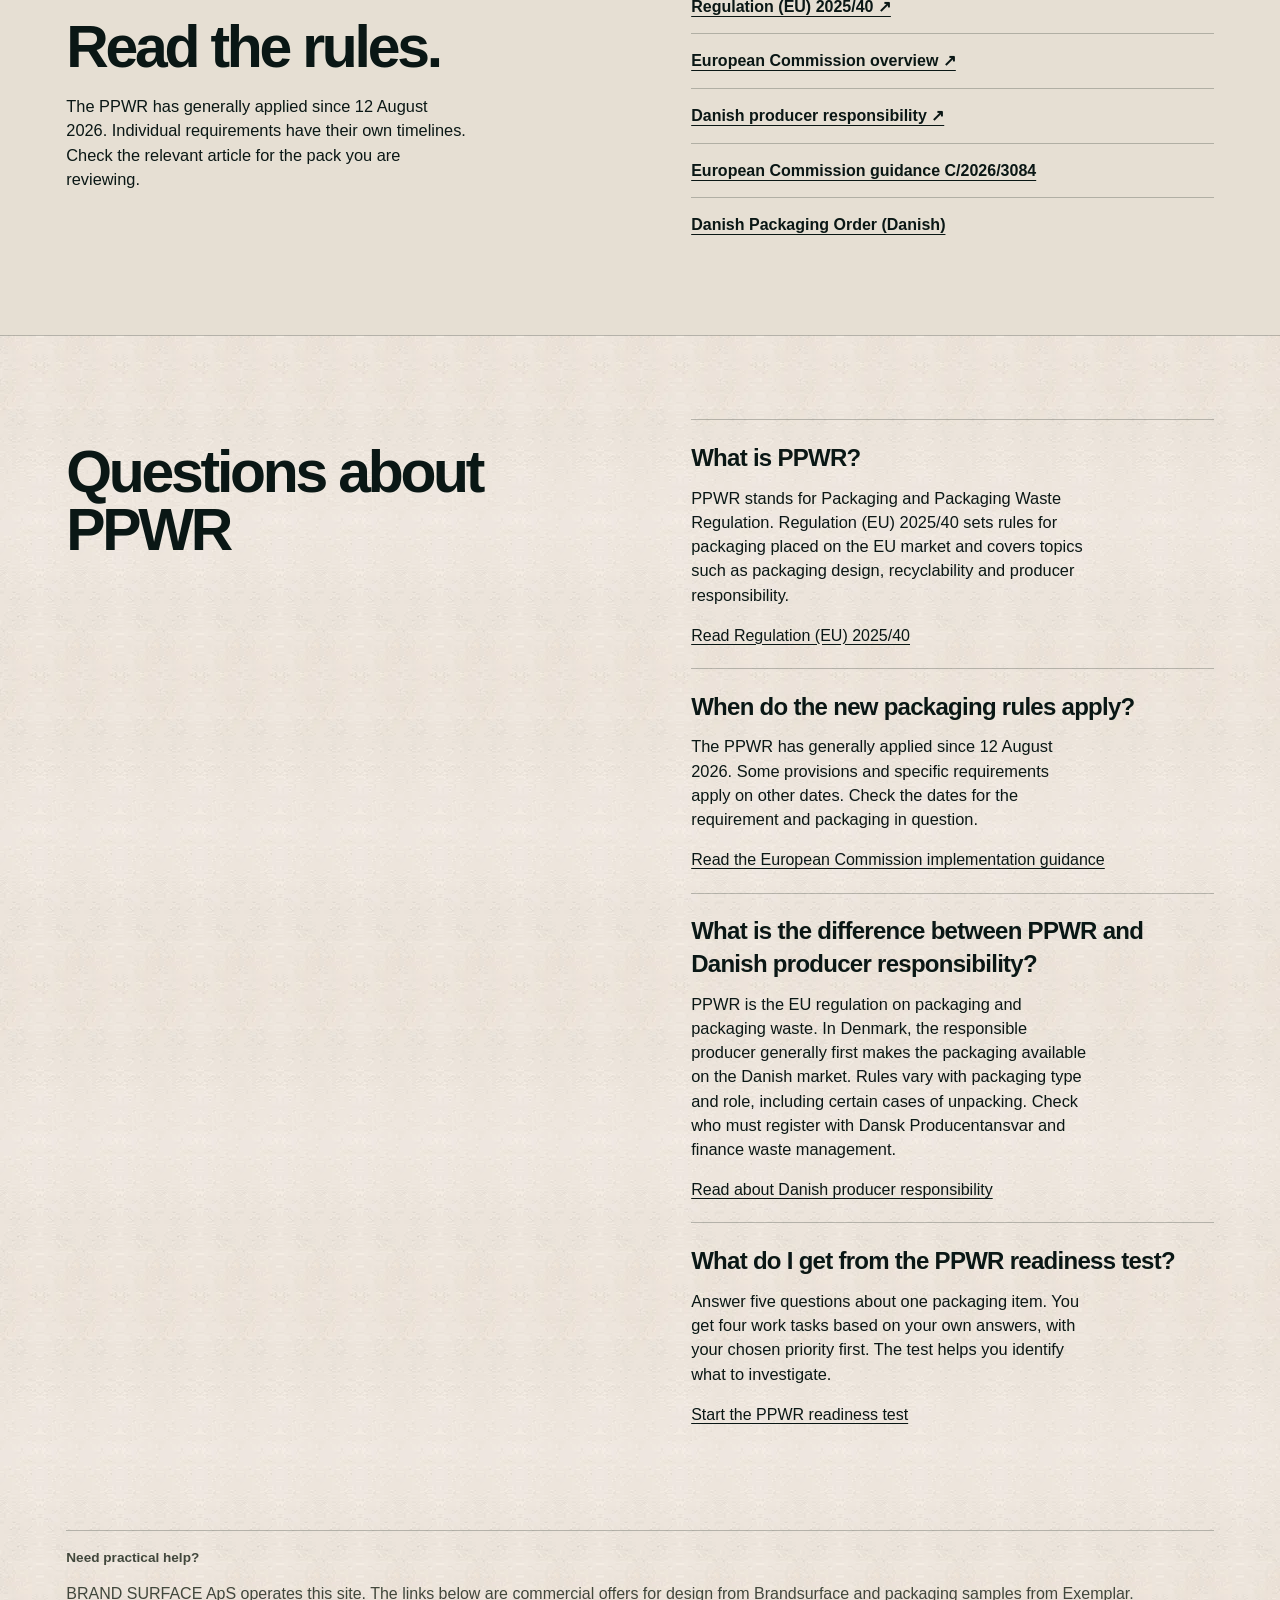
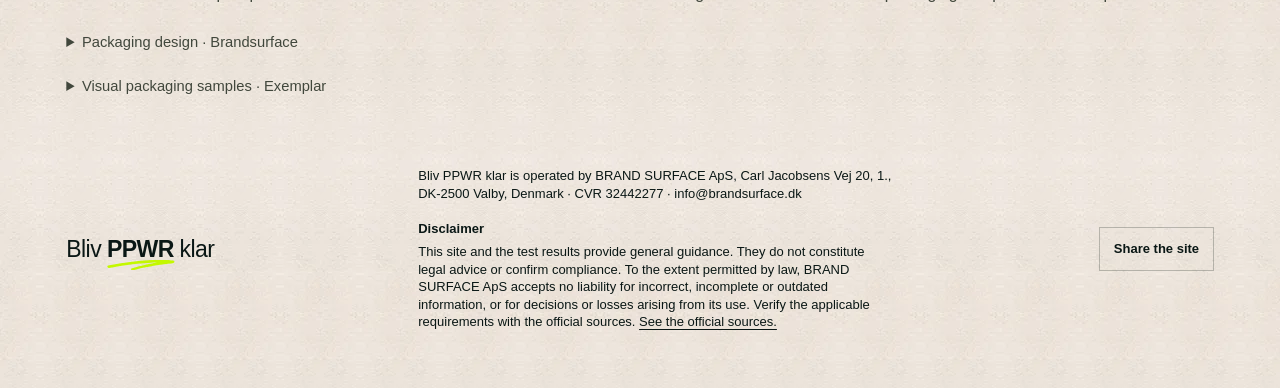
==== commit f11799ee: "Clarify PPWR quiz obligations and make checklist storage optional" ====
--- a/index.html
+++ b/index.html
@@ -37,28 +37,41 @@
     <div class="intro">
       <p class="kicker" data-da="EU’S NYE EMBALLAGEREGLER">EU PACKAGING READINESS</p>
       <h1 id="headline"><span data-da="Emballage,">Packaging,</span><span data-da="klar til">ready for</span><em data-da="det næste.">what’s next.</em></h1>
-      <p class="lead"><span class="lead-line" data-da="Få overblik over EU’s emballagekrav.">A clear path through EU packaging</span> <span class="lead-line" data-da="Se, hvad du skal afklare, og tag næste">requirements — so you can make confident</span> <span class="lead-line" data-da="skridt med din emballage.">decisions, adapt, and stay ahead with PPWR.</span></p>
+      <p class="lead"><span class="lead-line" data-da="Få overblik over EU’s emballagekrav.">Explore EU packaging rules.</span> <span class="lead-line" data-da="Få fire arbejdsopgaver for én emballage">Get four work tasks for one packaging item</span> <span class="lead-line" data-da="ud fra jeres svar og valgte prioritet.">based on your answers and chosen priority.</span></p>
     </div>
     <section class="quiz" id="readiness" aria-label="PPWR readiness test">
       <div class="quiz-status"><span id="step"></span><span class="dots" aria-hidden="true"></span></div>
+      <p id="legacy-notice" class="feedback" hidden>An older saved checklist was removed because this version uses different questions.</p>
       <form id="quiz-form" novalidate>
-        <h2 id="question" tabindex="-1">Where do you sit in the packaging chain?</h2>
-        <p id="hint">Choose the role that best describes your business.</p>
+        <h2 id="question" tabindex="-1">What do you do with this packaging?</h2>
+        <p id="hint">Choose one activity to investigate first. You may have several roles. Assess manufacturer duties and extended producer responsibility for packaging waste separately.</p>
         <div class="options" role="group" aria-labelledby="question" id="answers"></div>
+        <div id="food-contact" class="feedback" hidden>
+          <p id="food-question"></p>
+          <div id="food-answers" class="options" role="group" aria-labelledby="food-question"></div>
+        </div>
         <div class="feedback" id="feedback" role="status"></div>
         <div class="controls"><button type="submit" class="primary"><span id="next-text">Map your readiness</span><svg aria-hidden="true"><use href="/assets/icons.svg#arrow-right"/></svg></button><button type="button" class="text-btn" id="back" hidden data-da="Tilbage">Back</button></div>
       </form>
       <div id="result" hidden>
         <h2 tabindex="-1" id="result-title" data-da="Jeres PPWR-tjekliste">Your PPWR checklist</h2>
-        <p class="plan-intro" data-da="Tag én emballage frem. Begynd med det punkt, I valgte i testen, og sæt kryds, når opgaven er løst.">Pick one pack. Start with the priority you chose and tick each task as you finish it.</p>
+        <p class="plan-intro" data-da="Her er fire arbejdsopgaver for én emballage. Jeres valgte prioritet står først. Sæt kryds, når I har gennemført en opgave.">Here are four work tasks for one packaging item. Your chosen priority comes first. Tick each task as you finish it.</p>
+        <p class="feedback">Working note for one packaging item, based on your own answers. Assessing whether the packaging meets the requirements calls for a separate review of the packaging and its documentation.</p>
         <div class="plan-progress"><span id="task-count" role="status"></span><progress id="task-progress" max="4" value="0" aria-label="Checklist progress / Tjeklistens fremdrift"></progress></div>
         <ol id="checklist"></ol>
-        <p id="plan-finish" hidden data-da="I har gennemgået den første emballage. Gennemgå åbne spørgsmål med den ansvarlige, og brug listen igen til den næste emballage.">You’ve reviewed your first pack. Follow up on open questions with their owners, then use the checklist for the next pack.</p>
+        <p id="plan-finish" hidden data-da="I har gennemført de fire arbejdsopgaver. Gennemgå åbne spørgsmål med den ansvarlige, og brug listen igen til den næste emballage.">You’ve completed the four work tasks. Follow up on open questions with their owners, then use the checklist for the next pack.</p>
         <div class="plan-controls">
           <button type="button" class="result-tool" id="copy" data-da="Kopiér tjeklisten">Copy checklist</button>
           <button type="button" class="text-btn" id="restart" data-da="Start en ny test">Start a new test</button>
         </div>
         <span role="status" id="copied"></span>
+        <textarea id="checklist-copy-field" class="feedback" rows="6" aria-label="Checklist text" readonly hidden></textarea>
+        <p class="feedback">You can use the test without saving a checklist. If you opt in, your answers and checkmarks can be restored in this browser for 30 days from saving. You can delete them whenever you like. Expired results are removed the next time you open the site.</p>
+        <div class="plan-controls">
+          <button id="save-plan" type="button" class="text-btn">Save on this device</button>
+          <button id="delete-plan" type="button" class="text-btn" hidden>Delete saved checklist</button>
+        </div>
+        <p id="storage-status" class="feedback" role="status"></p>
         <details id="brief-details" class="result-detail">
           <summary data-da="Tag jeres svar med på arbejde">Take your answers back to the team</summary>
           <label for="project-brief" data-da="Kopiér arbejdsnotatet, og tilføj produkt, ansvarlig og frist i jeres eget dokument.">Copy the working note and add the product, owner and due date in your own document.</label>
@@ -66,7 +79,7 @@
           <button type="button" class="text-btn" id="copy-brief" data-da="Kopiér arbejdsnotat">Copy working note</button>
           <span role="status" id="brief-status"></span>
         </details>
-        <p class="site-disclaimer"><strong>Disclaimer</strong> This site and the test results provide general guidance. They do not constitute legal advice or confirm compliance. To the extent permitted by law, BRAND SURFACE ApS (Exemplar) accepts no liability for incorrect, incomplete or outdated information, or for decisions or losses arising from its use. Verify the applicable requirements with the official sources. <a href="#resources"><span>See the official sources.</span></a></p><button class="share-button" type="button" data-share hidden><span>Share the site</span></button>
+        <p class="site-disclaimer"><strong>Disclaimer</strong> This site and the test results provide general guidance. They do not constitute legal advice or confirm compliance. To the extent permitted by law, BRAND SURFACE ApS accepts no liability for incorrect, incomplete or outdated information, or for decisions or losses arising from its use. Verify the applicable requirements with the official sources. <a href="#resources"><span>See the official sources.</span></a></p><button class="share-button" type="button" data-share hidden><span>Share the site</span></button>
         <div id="result-help-slot"></div>
       </div>
       <noscript>Enable JavaScript to take the five-step readiness test, or read the guide below.</noscript>
@@ -92,24 +105,27 @@
     <div class="guide-list">
       <details open><summary data-da="Hvad består den af?">What is it made of?</summary><p data-da="Skil emballagen ad. Notér vægt, materiale og funktion for hver del, også etiketter, belægninger og lukninger. Brug artikel 6 som udgangspunkt, når I undersøger genanvendelighed.">Take the pack apart. Record the weight, material and function of each part, including labels, coatings and closures. Start with Article 6 when reviewing recyclability.</p></details>
       <details><summary data-da="Hvad kan I dokumentere?">What can you document?</summary><p data-da="Bed om gældende specifikationer og tegninger. Notér dato og leverandør for hver fil. Artikel 15 og bilag VII beskriver fabrikantens tekniske dokumentation.">Request current specifications and drawings. Record the date and supplier for each file. Article 15 and Annex VII describe the manufacturer’s technical documentation.</p></details>
-      <details><summary data-da="Hvem har ansvaret?">Who owns the next step?</summary><p data-da="Notér, hvem der fremstiller, importerer og distribuerer produktet i hvert marked. Tjek definitionerne i artikel 3 og jeres forpligtelser i kapitel IV (artikel 15–23) samt producentregistrering i artikel 44. Indtil de harmoniserede registre efter artikel 44 er på plads, gælder de nationale registre, i Danmark Dansk Producentansvar. Giv hvert åbent spørgsmål en ansvarlig.">List who makes, imports and distributes the product in each market. Check the definitions in Article 3, your obligations in Chapter IV (Articles 15–23) and producer registration in Article 44. Until the harmonised registers under Article 44 are in place, national registers apply – in Denmark, Dansk Producentansvar. Give each open question an owner.</p></details>
+      <details><summary data-da="Hvem har ansvaret?">Who owns the next step?</summary><p data-da="Kortlæg, hvem der fremstiller, importerer, distribuerer eller udpakker emballagen på hvert marked. Brug artikel 3 og kapitel IV (artikel 15–23) til at afklare roller og pligter. Tjek producentregistrering efter artikel 44 og de nationale regler, herunder emballagebekendtgørelsen i Danmark.">Map who makes, imports, distributes or unpacks the packaging in each market. Use Article 3 and Chapter IV (Articles 15–23) for roles and duties. Check producer registration under Article 44 and the national rules, including the Danish Packaging Order for Denmark.</p></details>
     </div>
   </section>
   <section class="resources spread" id="resources" aria-labelledby="source-title">
     <div><p class="kicker" data-da="Kilder">Resources</p><h2 id="source-title" data-da="Læs reglerne.">Read the rules.</h2><p data-da="PPWR har generelt gældet siden 12. august 2026. Flere krav har deres egne frister. Tjek den relevante artikel for den konkrete emballage.">The PPWR has generally applied since 12 August 2026. Individual requirements have their own timelines. Check the relevant article for the pack you are reviewing.</p></div>
-    <div class="resource-links"><a href="https://eur-lex.europa.eu/eli/reg/2025/40/oj" data-da="Forordning (EU) 2025/40 ↗">Regulation (EU) 2025/40 ↗</a><a href="https://environment.ec.europa.eu/topics/waste-and-recycling/packaging-waste_en" data-da="Europa-Kommissionens overblik ↗">European Commission overview ↗</a><a href="https://mst.dk/erhverv/groen-produktion-og-affald/producentansvar/emballage/producentansvar-for-emballage" data-da="Dansk producentansvar ↗">Danish producer responsibility ↗</a></div>
+    <div class="resource-links"><a href="https://eur-lex.europa.eu/eli/reg/2025/40/oj" data-da="Forordning (EU) 2025/40 ↗">Regulation (EU) 2025/40 ↗</a><a href="https://environment.ec.europa.eu/topics/waste-and-recycling/packaging-waste_en" data-da="Europa-Kommissionens overblik ↗">European Commission overview ↗</a><a href="https://mst.dk/erhverv/groen-produktion-og-affald/producentansvar/emballage/producentansvar-for-emballage" data-da="Dansk producentansvar ↗">Danish producer responsibility ↗</a>
+      <a href="https://eur-lex.europa.eu/eli/C/2026/3084/oj">European Commission guidance C/2026/3084</a>
+      <a href="https://www.retsinformation.dk/eli/lta/2026/851">Danish Packaging Order (Danish)</a>
+    </div>
   </section>
 
   <section class="spread ppwr-questions" aria-labelledby="faq-title"><div><h2 id="faq-title">Questions about PPWR</h2></div><div>
 <article><h3>What is PPWR?</h3><p>PPWR stands for Packaging and Packaging Waste Regulation. Regulation (EU) 2025/40 sets rules for packaging placed on the EU market and covers topics such as packaging design, recyclability and producer responsibility.</p><a href="https://eur-lex.europa.eu/eli/reg/2025/40/oj"><span>Read Regulation (EU) 2025/40</span></a></article>
 <article><h3>When do the new packaging rules apply?</h3><p>The PPWR has generally applied since 12 August 2026. Some provisions and specific requirements apply on other dates. Check the dates for the requirement and packaging in question.</p><a href="https://green-forum.ec.europa.eu/green-business/packaging-and-packaging-waste-regulation-implementation_en"><span>Read the European Commission implementation guidance</span></a></article>
-<article><h3>What is the difference between PPWR and Danish producer responsibility?</h3><p>PPWR is the EU regulation on packaging and packaging waste. Under Danish producer responsibility, the business that first makes packaging or a packaged product available in Denmark generally has to register with Dansk Producentansvar and pay for the management of packaging waste. Check both the requirements for your packaging and your obligations as a producer.</p><a href="https://mst.dk/erhverv/groen-produktion-og-affald/producentansvar/emballage/producentansvar-for-emballage"><span>Read about Danish producer responsibility</span></a></article>
-<article><h3>What do I get from the PPWR readiness test?</h3><p>Answer five questions about your business and packaging. You get a prioritised checklist with practical steps for roles, sales markets, packaging materials and documentation.</p><a href="#readiness"><span>Start the PPWR readiness test</span></a></article>
+<article><h3>What is the difference between PPWR and Danish producer responsibility?</h3><p>PPWR is the EU regulation on packaging and packaging waste. In Denmark, the responsible producer generally first makes the packaging available on the Danish market. Rules vary with packaging type and role, including certain cases of unpacking. Check who must register with Dansk Producentansvar and finance waste management.</p><a href="https://mst.dk/erhverv/groen-produktion-og-affald/producentansvar/emballage/producentansvar-for-emballage"><span>Read about Danish producer responsibility</span></a></article>
+<article><h3>What do I get from the PPWR readiness test?</h3><p>Answer five questions about one packaging item. You get four work tasks based on your own answers, with your chosen priority first. The test helps you identify what to investigate.</p><a href="#readiness"><span>Start the PPWR readiness test</span></a></article>
 </div></section>
   <div id="page-help-slot">
     <aside id="optional-help" aria-labelledby="help-title">
       <h3 id="help-title" data-da="Har I brug for praktisk hjælp?">Need practical help?</h3>
-      <p>Exemplar is part of BRAND SURFACE ApS, which operates this site.</p>
+      <p>BRAND SURFACE ApS operates this site. The links below are commercial offers for design from Brandsurface and packaging samples from Exemplar.</p>
       <details name="packaging-help">
         <summary data-da="Emballagedesign · Brandsurface">Packaging design · Brandsurface</summary>
         <p data-da="Vil I ændre emballagens udtryk eller layout? Tag jeres nuværende design og de ønskede ændringer med, og få et tilbud på design og trykklart artwork.">Looking to change the look or layout of your pack? Bring the current design and your proposed changes for a quote on design and print-ready artwork.</p>
@@ -123,7 +139,7 @@
     </aside>
   </div>
 </main>
-<footer><a class="brand" href="#overview">Bliv <strong>PPWR</strong> klar</a><p class="site-disclaimer"><span>Bliv PPWR klar is operated by BRAND SURFACE ApS (Exemplar), Carl Jacobsens Vej 20, 1., DK-2500 Valby, Denmark · CVR 32442277 · ja@brandsurface.dk</span><br><br><strong>Disclaimer</strong> This site and the test results provide general guidance. They do not constitute legal advice or confirm compliance. To the extent permitted by law, BRAND SURFACE ApS (Exemplar) accepts no liability for incorrect, incomplete or outdated information, or for decisions or losses arising from its use. Verify the applicable requirements with the official sources. <a href="#resources"><span>See the official sources.</span></a></p><button class="share-button" type="button" data-share hidden><span>Share the site</span></button></footer>
+<footer><a class="brand" href="#overview">Bliv <strong>PPWR</strong> klar</a><p class="site-disclaimer"><span>Bliv PPWR klar is operated by BRAND SURFACE ApS, Carl Jacobsens Vej 20, 1., DK-2500 Valby, Denmark · CVR 32442277 · info@brandsurface.dk</span><br><br><strong>Disclaimer</strong> This site and the test results provide general guidance. They do not constitute legal advice or confirm compliance. To the extent permitted by law, BRAND SURFACE ApS accepts no liability for incorrect, incomplete or outdated information, or for decisions or losses arising from its use. Verify the applicable requirements with the official sources. <a href="#resources"><span>See the official sources.</span></a></p><button class="share-button" type="button" data-share hidden><span>Share the site</span></button></footer>
 <p class="share-feedback" id="share-feedback" role="status"></p>
 
 <dialog id="study" aria-labelledby="study-title"><div class="study-head"><div><p class="kicker" data-da="Materialestudie">Material study</p><h2 id="study-title" data-da="Emballagens tre lag">Anatomy of a pack</h2></div><button type="button" id="close-study" aria-label="Close / Luk"><svg aria-hidden="true"><use href="/assets/icons.svg#x"/></svg></button></div>
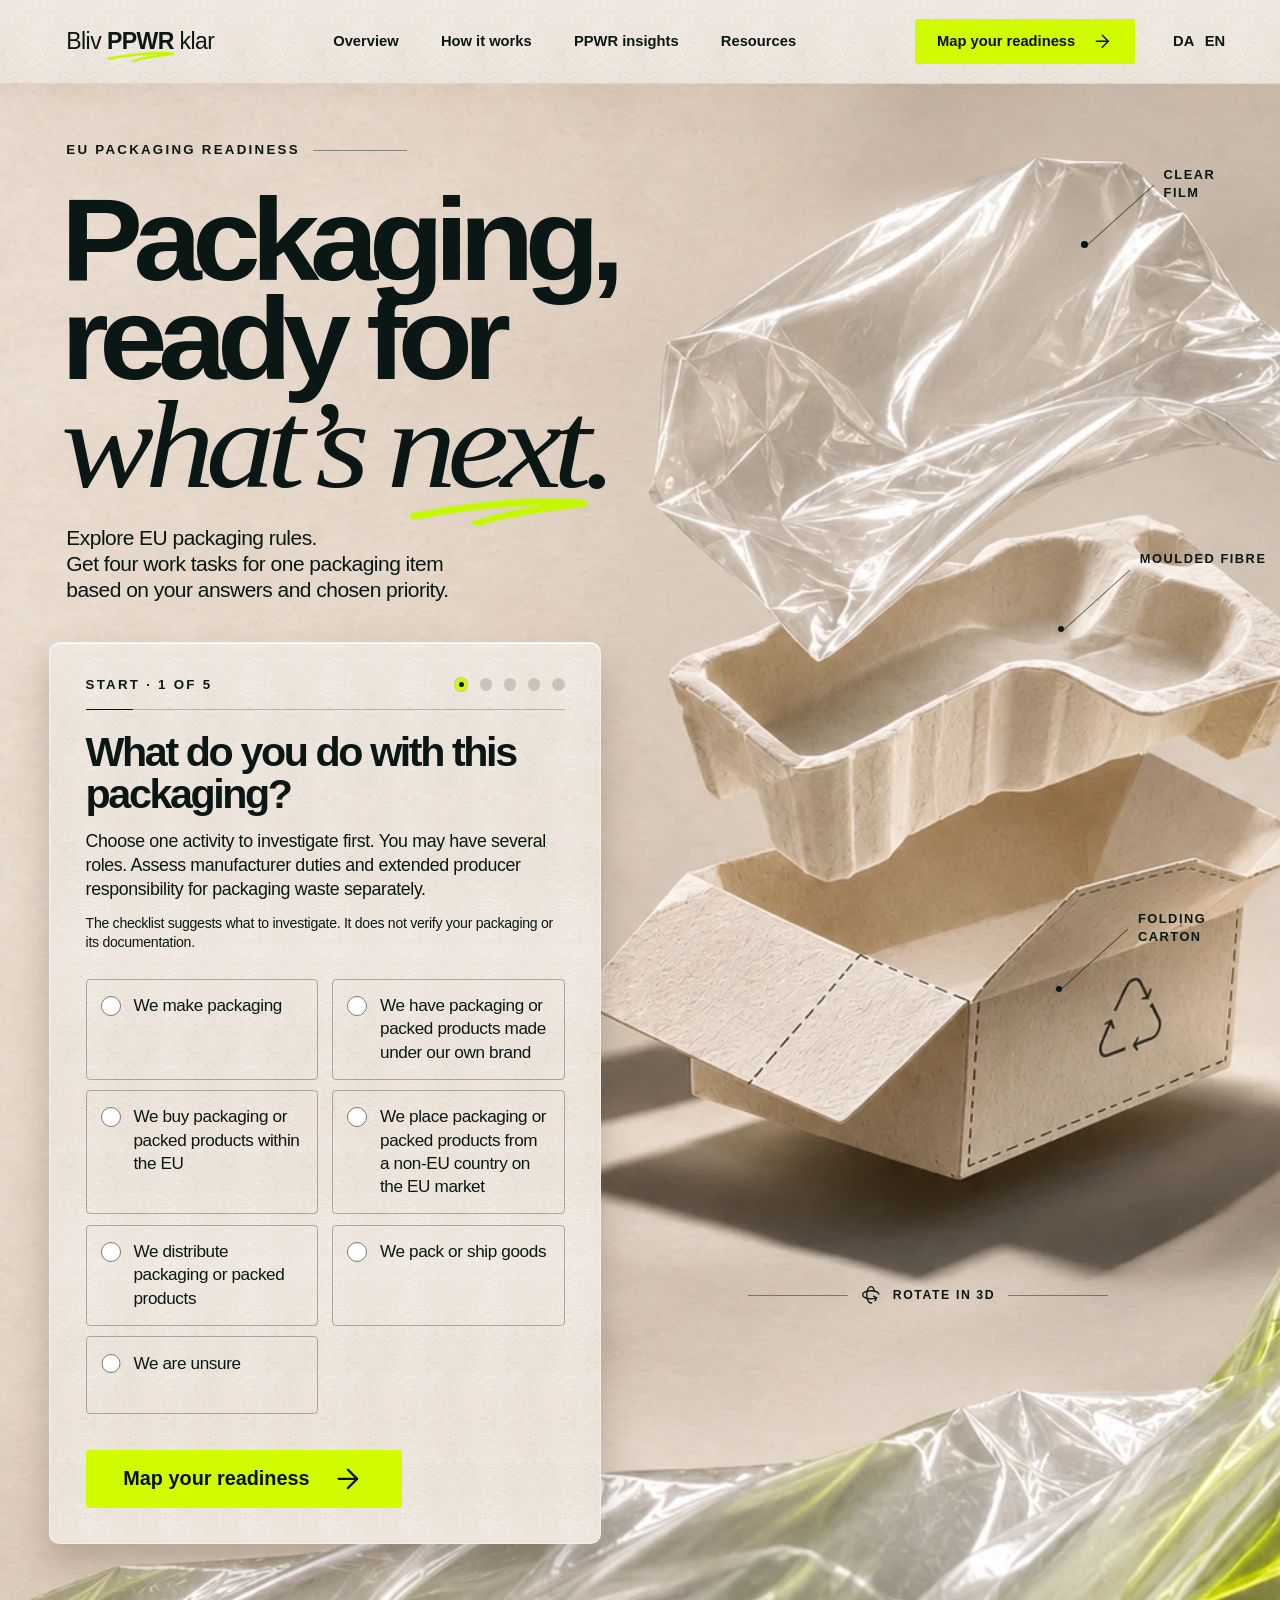
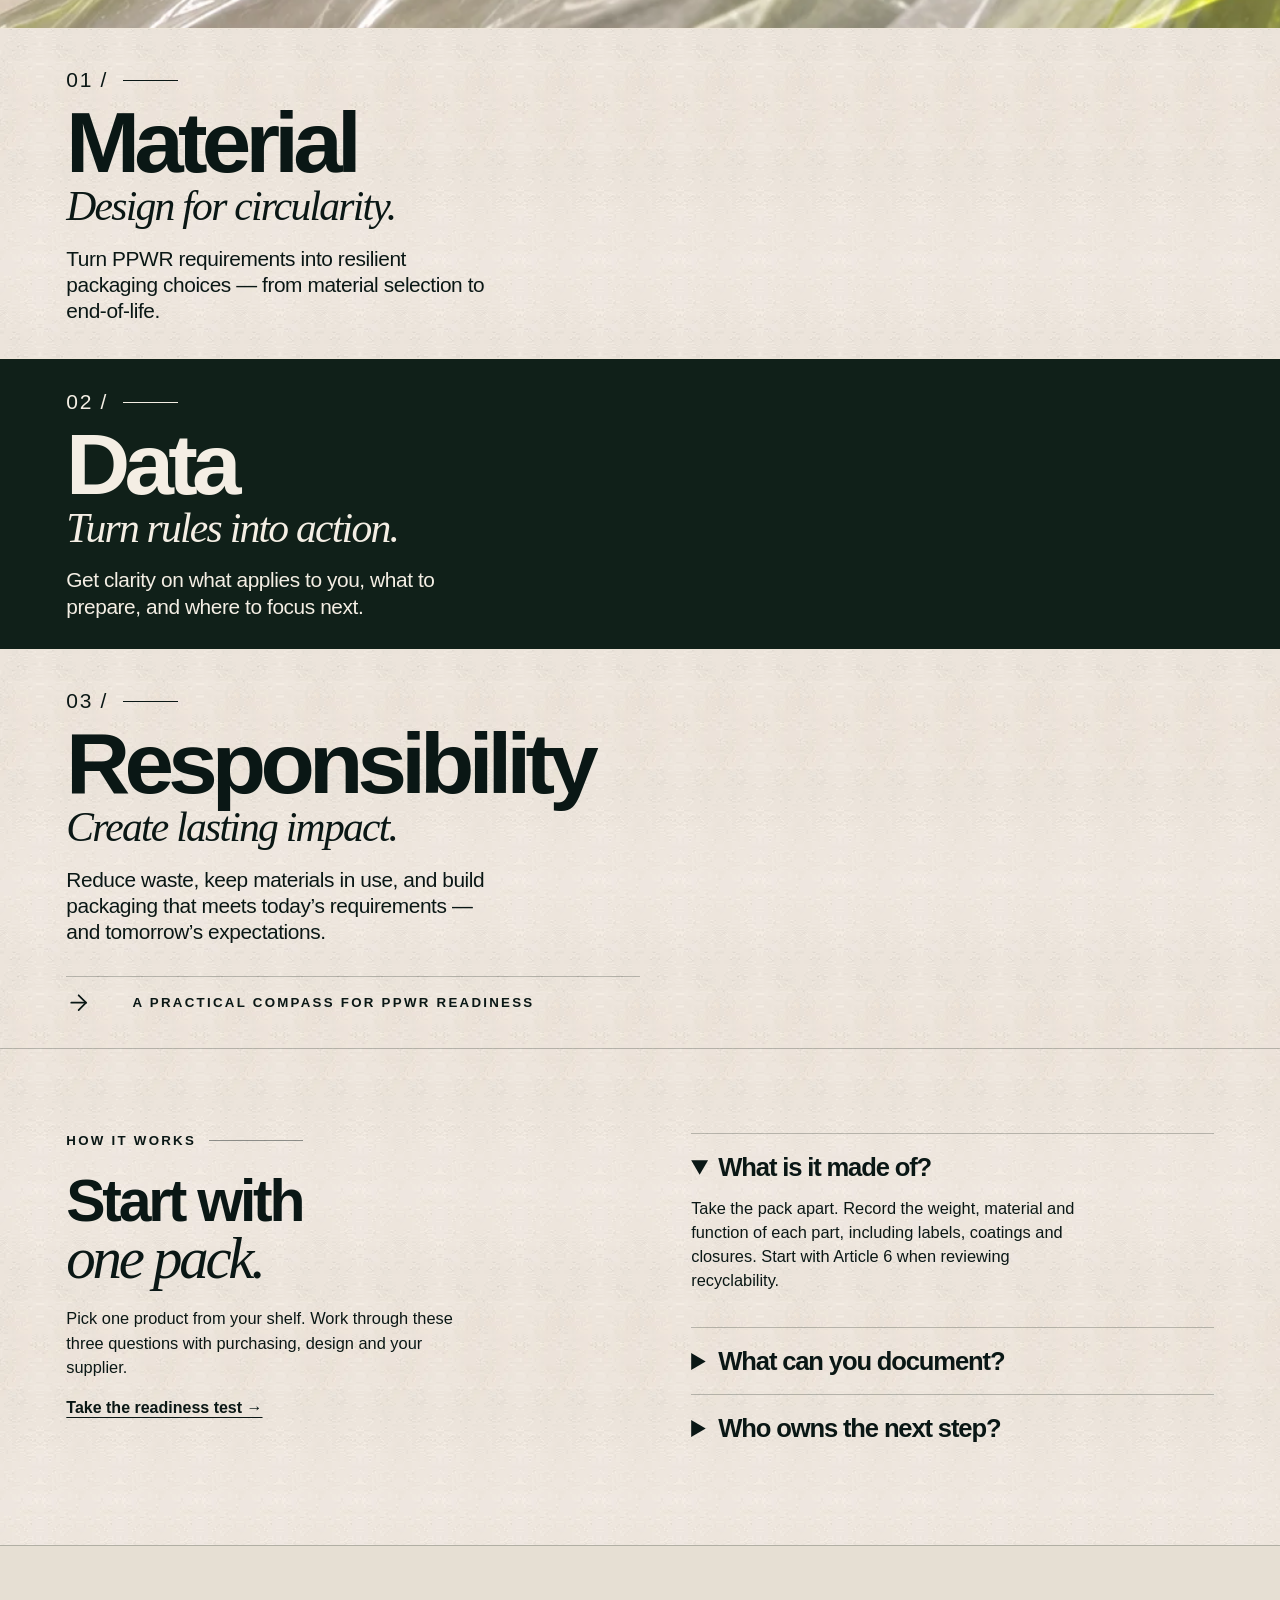
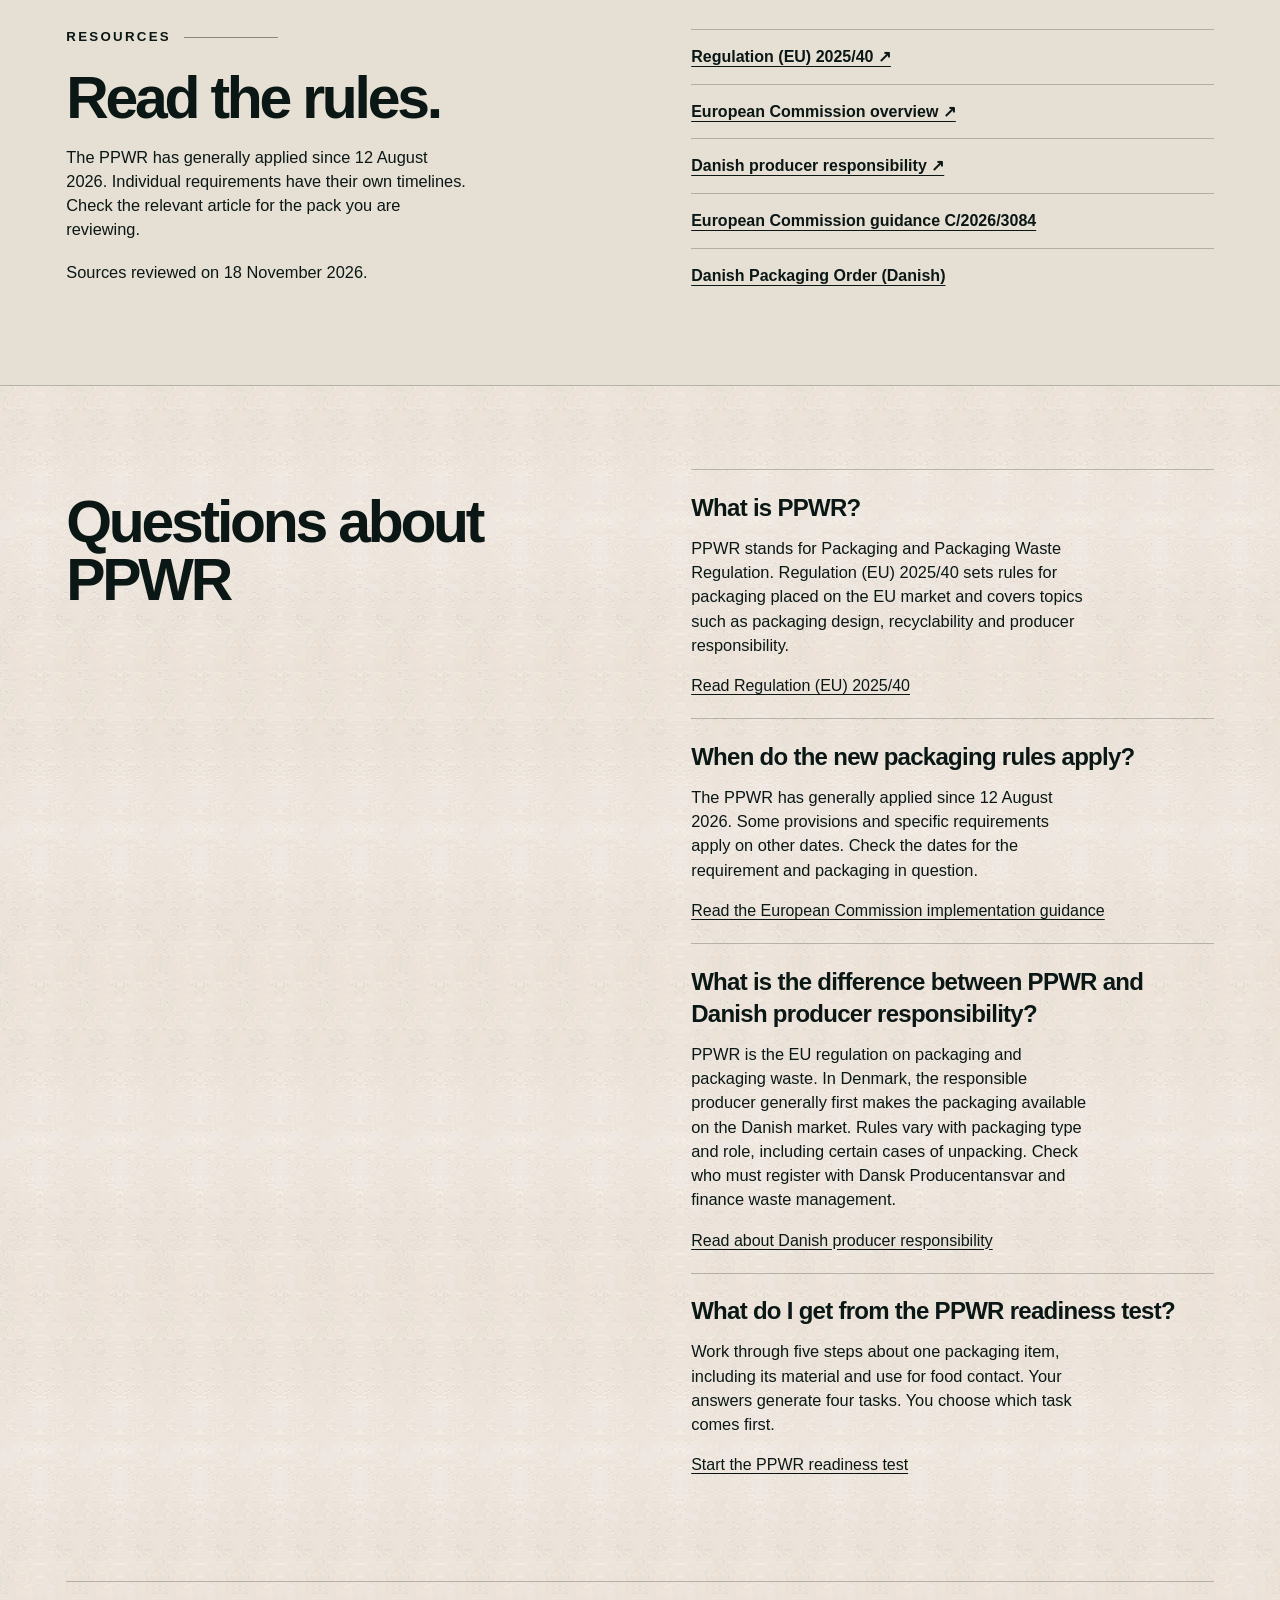
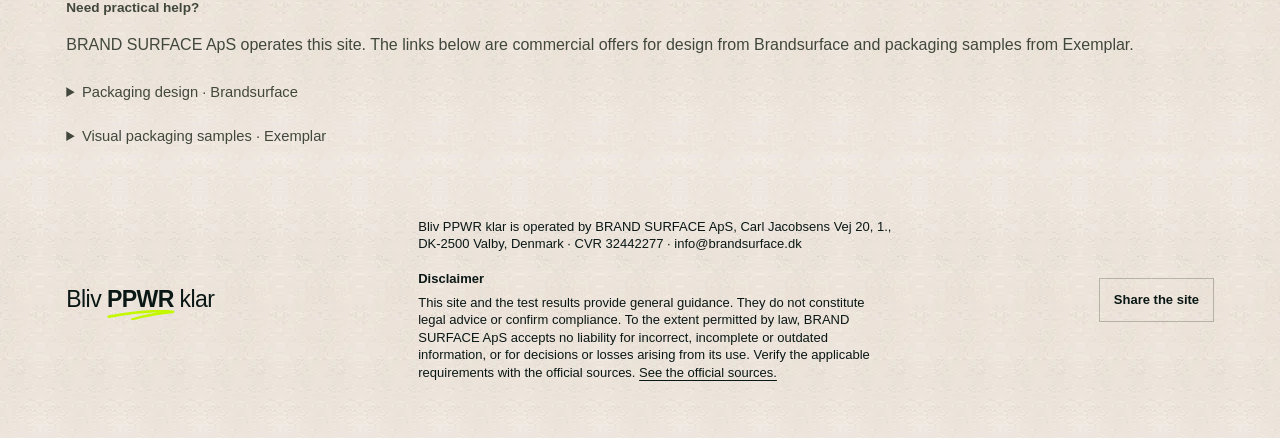
==== commit a540ced8: "Præcisér PPWR-krav og afgræns tjeklistens vurdering" ====
--- a/index.html
+++ b/index.html
@@ -45,6 +45,7 @@
       <form id="quiz-form" novalidate>
         <h2 id="question" tabindex="-1">What do you do with this packaging?</h2>
         <p id="hint">Choose one activity to investigate first. You may have several roles. Assess manufacturer duties and extended producer responsibility for packaging waste separately.</p>
+        <p class="feedback" id="quiz-scope">The checklist suggests what to investigate. It does not verify your packaging or its documentation.</p>
         <div class="options" role="group" aria-labelledby="question" id="answers"></div>
         <div id="food-contact" class="feedback" hidden>
           <p id="food-question"></p>
@@ -56,17 +57,18 @@
       <div id="result" hidden>
         <h2 tabindex="-1" id="result-title" data-da="Jeres PPWR-tjekliste">Your PPWR checklist</h2>
         <p class="plan-intro" data-da="Her er fire arbejdsopgaver for én emballage. Jeres valgte prioritet står først. Sæt kryds, når I har gennemført en opgave.">Here are four work tasks for one packaging item. Your chosen priority comes first. Tick each task as you finish it.</p>
-        <p class="feedback">Working note for one packaging item, based on your own answers. Assessing whether the packaging meets the requirements calls for a separate review of the packaging and its documentation.</p>
+        <p class="feedback">This working note covers selected topics for one packaging item and uses only your answers. It is general information. An assessment of compliance requires a separate review of the pack, its use, the markets and the documentation.</p>
         <div class="plan-progress"><span id="task-count" role="status"></span><progress id="task-progress" max="4" value="0" aria-label="Checklist progress / Tjeklistens fremdrift"></progress></div>
+        <p id="revised-tasks" class="feedback" hidden>These checkmarks were saved under earlier guidance. Review the updated tasks before relying on the marks.</p>
         <ol id="checklist"></ol>
-        <p id="plan-finish" hidden data-da="I har gennemført de fire arbejdsopgaver. Gennemgå åbne spørgsmål med den ansvarlige, og brug listen igen til den næste emballage.">You’ve completed the four work tasks. Follow up on open questions with their owners, then use the checklist for the next pack.</p>
+        <p id="plan-finish" hidden data-da="I har markeret alle fire opgaver som løst. Følg op på åbne spørgsmål med den ansvarlige.">You have marked all four tasks as done. Follow up on open questions with the person responsible.</p>
         <div class="plan-controls">
           <button type="button" class="result-tool" id="copy" data-da="Kopiér tjeklisten">Copy checklist</button>
           <button type="button" class="text-btn" id="restart" data-da="Start en ny test">Start a new test</button>
         </div>
         <span role="status" id="copied"></span>
         <textarea id="checklist-copy-field" class="feedback" rows="6" aria-label="Checklist text" readonly hidden></textarea>
-        <p class="feedback">You can use the test without saving a checklist. If you opt in, your answers and checkmarks can be restored in this browser for 30 days from saving. You can delete them whenever you like. Expired results are removed the next time you open the site.</p>
+        <p class="feedback">Saving is optional. Saved answers and checkmarks can be restored in this browser for 30 days from saving. You can delete them sooner. Expired results are cleared on the next visit. When you switch languages, the test temporarily passes your progress to the other language in the same tab.</p>
         <div class="plan-controls">
           <button id="save-plan" type="button" class="text-btn">Save on this device</button>
           <button id="delete-plan" type="button" class="text-btn" hidden>Delete saved checklist</button>
@@ -104,12 +106,12 @@
     <div><p class="kicker" data-da="Sådan gør du">How it works</p><h2 id="guide-title"><span data-da="Start med">Start with</span> <em data-da="én emballage.">one pack.</em></h2><p data-da="Tag et produkt ned fra hylden. Brug det til at afklare tre spørgsmål sammen med indkøb, design og jeres leverandør.">Pick one product from your shelf. Work through these three questions with purchasing, design and your supplier.</p><a href="#readiness" class="body-link" data-da="Tag parathedstesten →">Take the readiness test →</a></div>
     <div class="guide-list">
       <details open><summary data-da="Hvad består den af?">What is it made of?</summary><p data-da="Skil emballagen ad. Notér vægt, materiale og funktion for hver del, også etiketter, belægninger og lukninger. Brug artikel 6 som udgangspunkt, når I undersøger genanvendelighed.">Take the pack apart. Record the weight, material and function of each part, including labels, coatings and closures. Start with Article 6 when reviewing recyclability.</p></details>
-      <details><summary data-da="Hvad kan I dokumentere?">What can you document?</summary><p data-da="Bed om gældende specifikationer og tegninger. Notér dato og leverandør for hver fil. Artikel 15 og bilag VII beskriver fabrikantens tekniske dokumentation.">Request current specifications and drawings. Record the date and supplier for each file. Article 15 and Annex VII describe the manufacturer’s technical documentation.</p></details>
+      <details><summary data-da="Hvad kan I dokumentere?">What can you document?</summary><p data-da="Bed om daterede specifikationer for emballagetypen. Afklar, hvem der er fabrikant, og undersøg, hvilke krav til teknisk dokumentation og EU-overensstemmelseserklæring der gælder efter artikel 15, 38 og 39 samt bilag VII og VIII. Emballagen skal kunne knyttes til dokumentationen.">Request dated specifications for the packaging type. Identify the manufacturer, then check which documentation and EU declaration requirements apply under Articles 15, 38 and 39 and Annexes VII and VIII. The pack must be traceable to its documentation.</p></details>
       <details><summary data-da="Hvem har ansvaret?">Who owns the next step?</summary><p data-da="Kortlæg, hvem der fremstiller, importerer, distribuerer eller udpakker emballagen på hvert marked. Brug artikel 3 og kapitel IV (artikel 15–23) til at afklare roller og pligter. Tjek producentregistrering efter artikel 44 og de nationale regler, herunder emballagebekendtgørelsen i Danmark.">Map who makes, imports, distributes or unpacks the packaging in each market. Use Article 3 and Chapter IV (Articles 15–23) for roles and duties. Check producer registration under Article 44 and the national rules, including the Danish Packaging Order for Denmark.</p></details>
     </div>
   </section>
   <section class="resources spread" id="resources" aria-labelledby="source-title">
-    <div><p class="kicker" data-da="Kilder">Resources</p><h2 id="source-title" data-da="Læs reglerne.">Read the rules.</h2><p data-da="PPWR har generelt gældet siden 12. august 2026. Flere krav har deres egne frister. Tjek den relevante artikel for den konkrete emballage.">The PPWR has generally applied since 12 August 2026. Individual requirements have their own timelines. Check the relevant article for the pack you are reviewing.</p></div>
+    <div><p class="kicker" data-da="Kilder">Resources</p><h2 id="source-title" data-da="Læs reglerne.">Read the rules.</h2><p data-da="PPWR har generelt gældet siden 12. august 2026. Flere krav har deres egne frister. Tjek den relevante artikel for den konkrete emballage.">The PPWR has generally applied since 12 August 2026. Individual requirements have their own timelines. Check the relevant article for the pack you are reviewing.</p><p id="source-review">Sources reviewed on 18 November 2026.</p></div>
     <div class="resource-links"><a href="https://eur-lex.europa.eu/eli/reg/2025/40/oj" data-da="Forordning (EU) 2025/40 ↗">Regulation (EU) 2025/40 ↗</a><a href="https://environment.ec.europa.eu/topics/waste-and-recycling/packaging-waste_en" data-da="Europa-Kommissionens overblik ↗">European Commission overview ↗</a><a href="https://mst.dk/erhverv/groen-produktion-og-affald/producentansvar/emballage/producentansvar-for-emballage" data-da="Dansk producentansvar ↗">Danish producer responsibility ↗</a>
       <a href="https://eur-lex.europa.eu/eli/C/2026/3084/oj">European Commission guidance C/2026/3084</a>
       <a href="https://www.retsinformation.dk/eli/lta/2026/851">Danish Packaging Order (Danish)</a>
@@ -120,7 +122,7 @@
 <article><h3>What is PPWR?</h3><p>PPWR stands for Packaging and Packaging Waste Regulation. Regulation (EU) 2025/40 sets rules for packaging placed on the EU market and covers topics such as packaging design, recyclability and producer responsibility.</p><a href="https://eur-lex.europa.eu/eli/reg/2025/40/oj"><span>Read Regulation (EU) 2025/40</span></a></article>
 <article><h3>When do the new packaging rules apply?</h3><p>The PPWR has generally applied since 12 August 2026. Some provisions and specific requirements apply on other dates. Check the dates for the requirement and packaging in question.</p><a href="https://green-forum.ec.europa.eu/green-business/packaging-and-packaging-waste-regulation-implementation_en"><span>Read the European Commission implementation guidance</span></a></article>
 <article><h3>What is the difference between PPWR and Danish producer responsibility?</h3><p>PPWR is the EU regulation on packaging and packaging waste. In Denmark, the responsible producer generally first makes the packaging available on the Danish market. Rules vary with packaging type and role, including certain cases of unpacking. Check who must register with Dansk Producentansvar and finance waste management.</p><a href="https://mst.dk/erhverv/groen-produktion-og-affald/producentansvar/emballage/producentansvar-for-emballage"><span>Read about Danish producer responsibility</span></a></article>
-<article><h3>What do I get from the PPWR readiness test?</h3><p>Answer five questions about one packaging item. You get four work tasks based on your own answers, with your chosen priority first. The test helps you identify what to investigate.</p><a href="#readiness"><span>Start the PPWR readiness test</span></a></article>
+<article><h3>What do I get from the PPWR readiness test?</h3><p>Work through five steps about one packaging item, including its material and use for food contact. Your answers generate four tasks. You choose which task comes first.</p><a href="#readiness"><span>Start the PPWR readiness test</span></a></article>
 </div></section>
   <div id="page-help-slot">
     <aside id="optional-help" aria-labelledby="help-title">
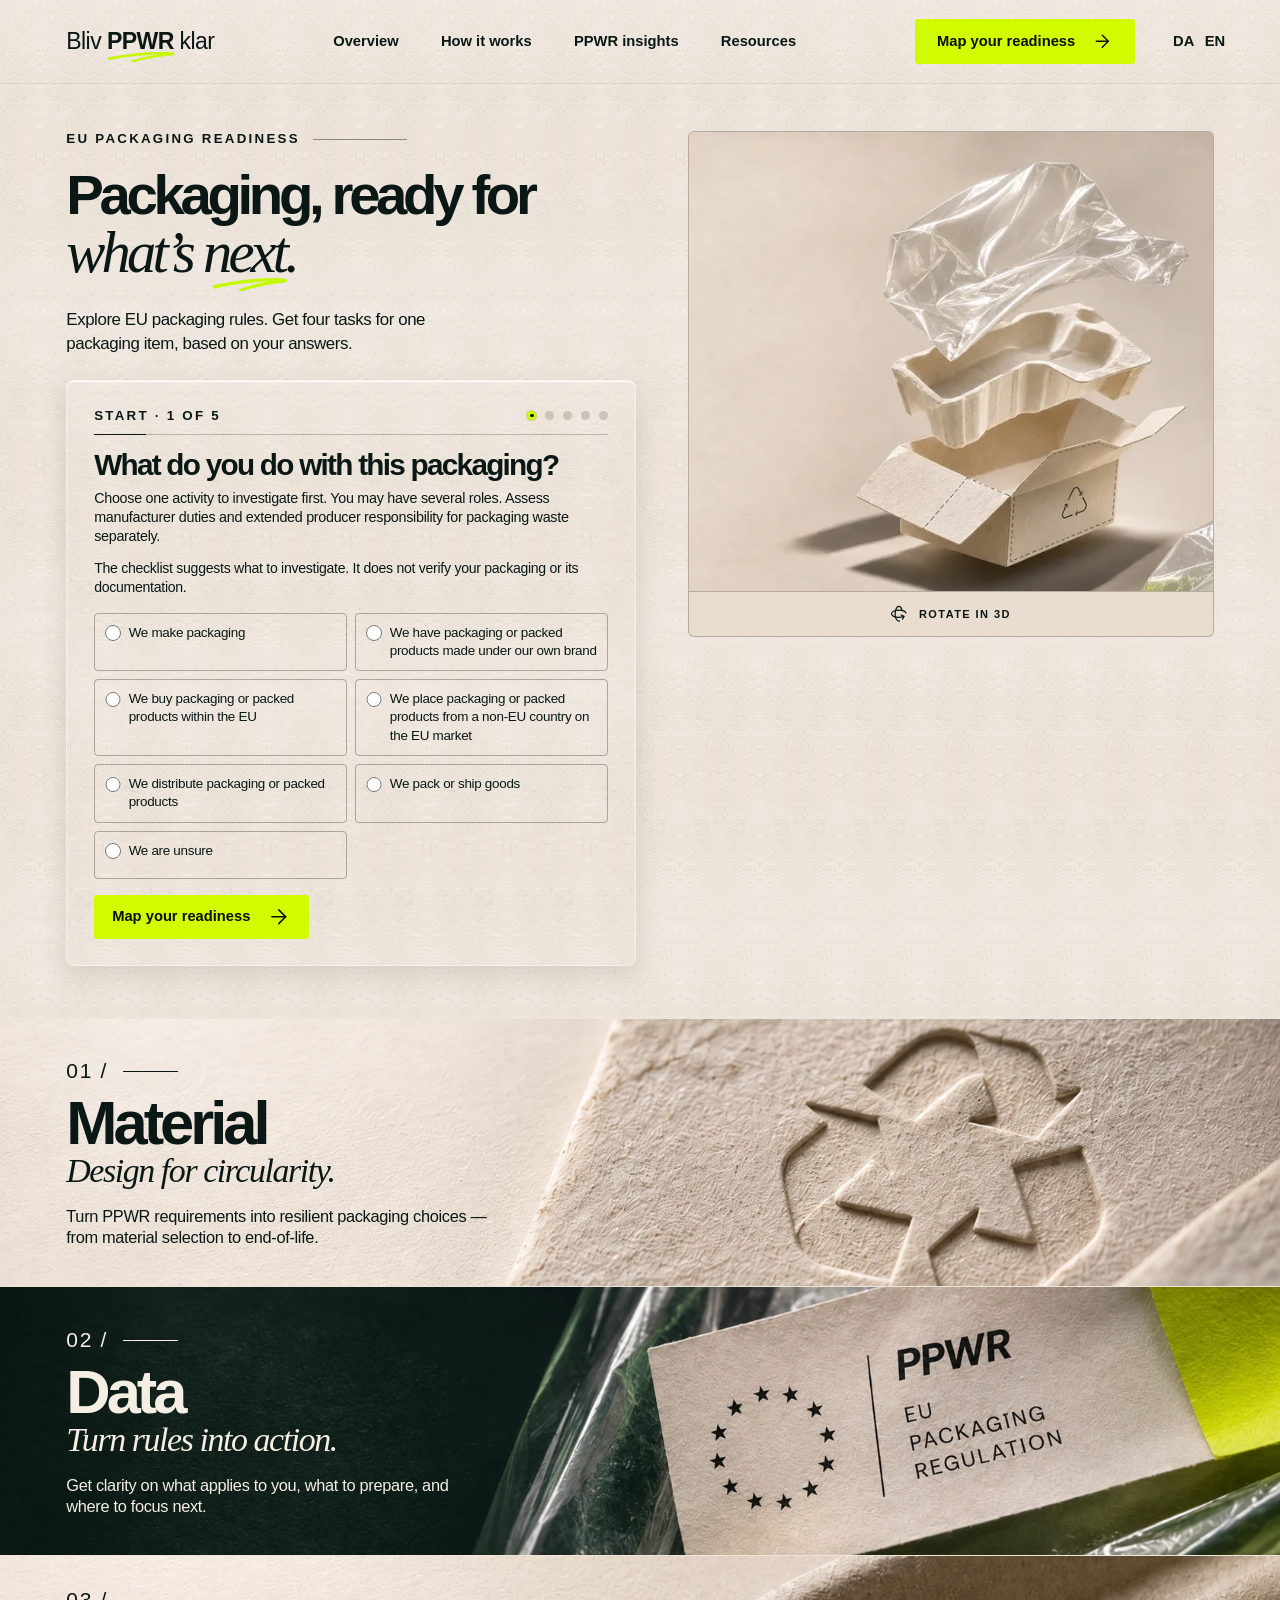
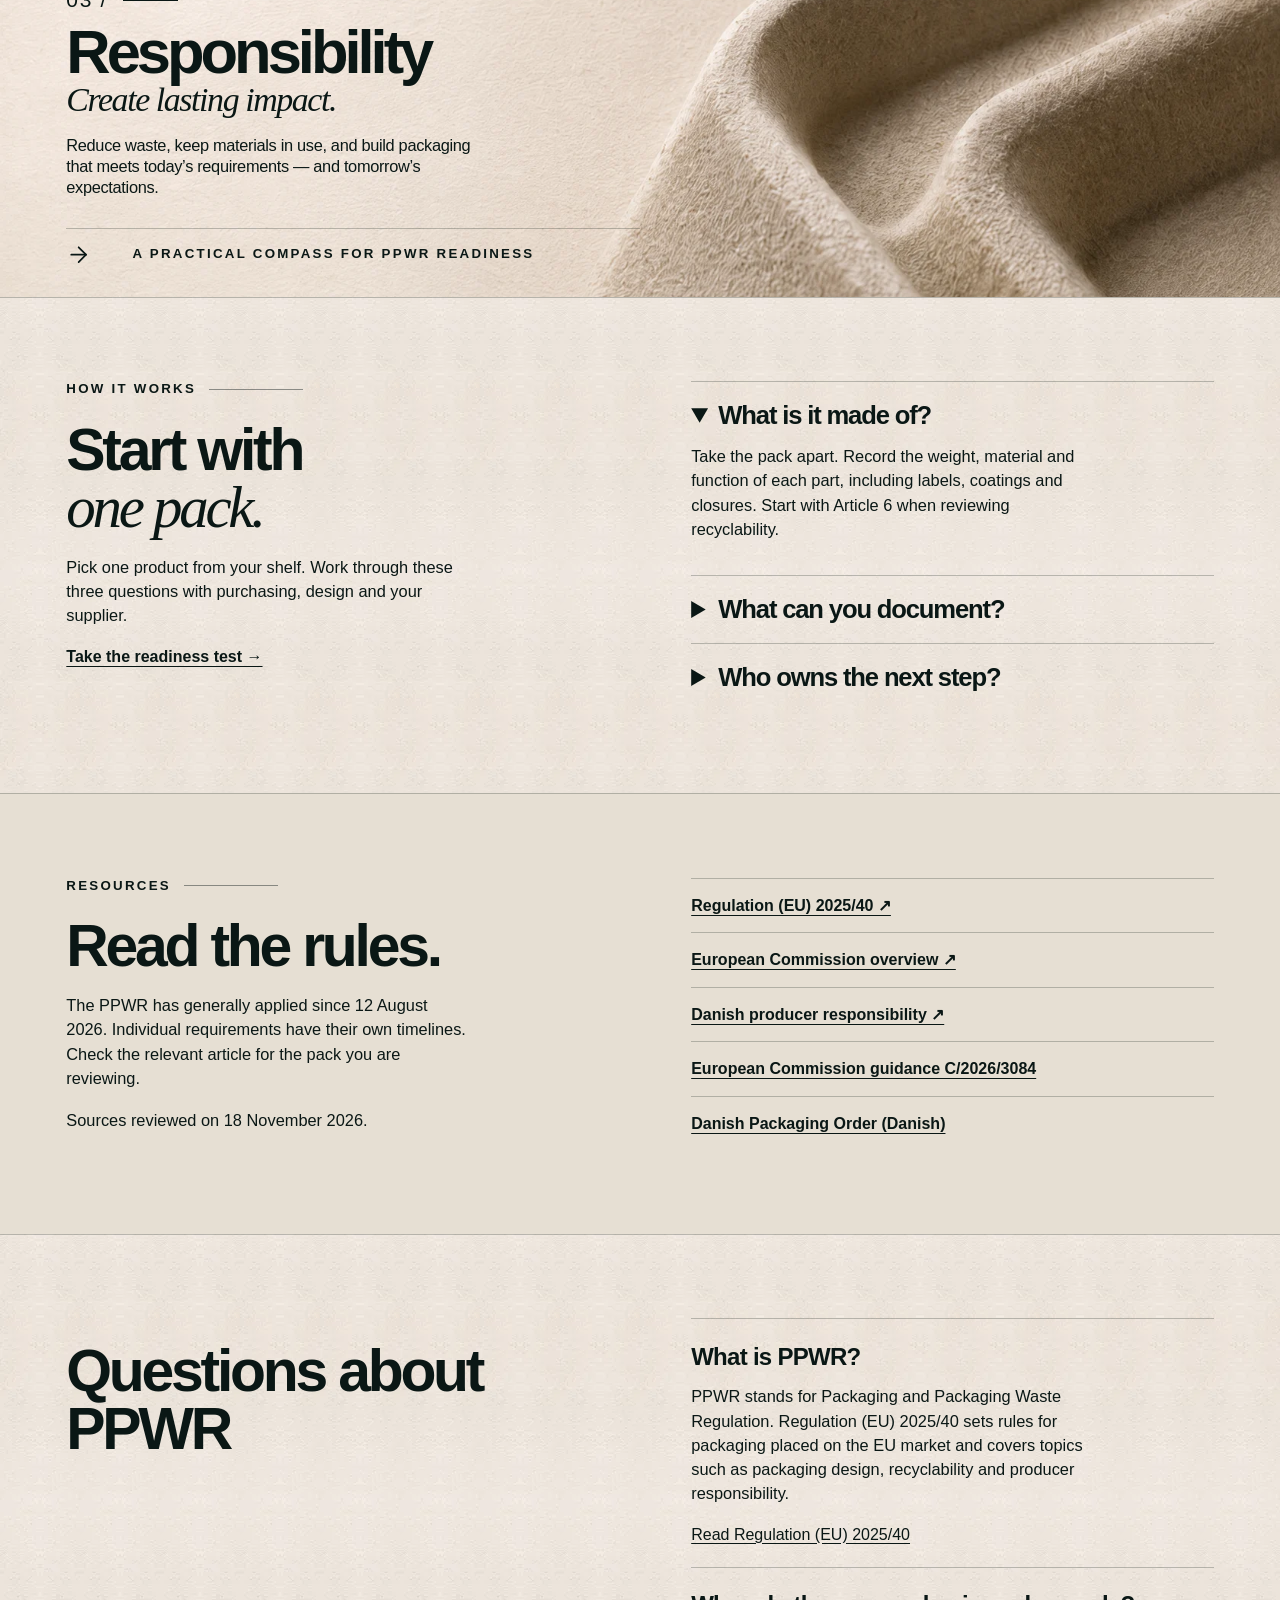
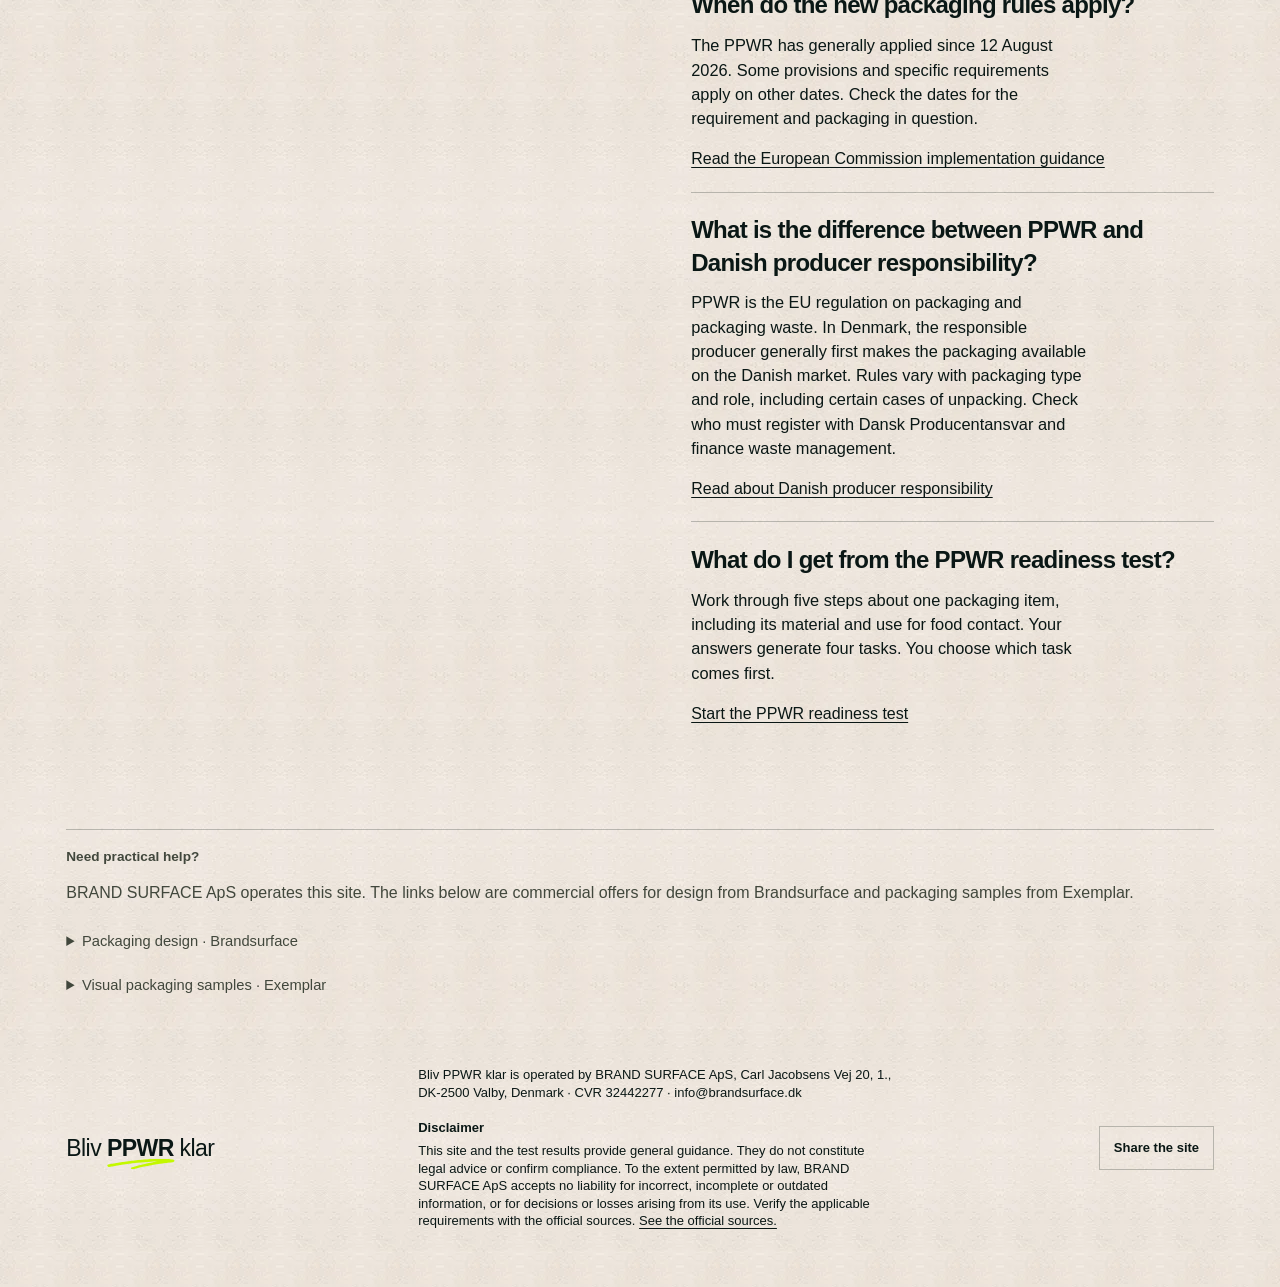
==== commit 9dde5eb6: "Gør hero og billedsektioner mere kompakte på desktop" ====
--- a/index.html
+++ b/index.html
@@ -5,7 +5,8 @@
   <meta name="viewport" content="width=device-width,initial-scale=1">
   <meta name="theme-color" content="#eee6da">
   <!-- SEO -->
-  <link rel="preload" as="image" href="/assets/hero.webp" imagesrcset="/assets/hero-mobile.webp 760w, /assets/hero.webp 1308w" imagesizes="100vw" fetchpriority="high">
+  <link rel="preload" as="image" href="/assets/hero.webp" media="not all and (max-width: 720px)" fetchpriority="high">
+  <link rel="preload" as="image" href="/assets/hero-mobile.webp" media="(max-width: 720px)" fetchpriority="high">
   <link rel="stylesheet" href="/kompas.css">
   <script src="/kompas.js" defer></script>
 </head>
@@ -26,18 +27,16 @@
 <main id="overview">
   <section class="hero" aria-labelledby="headline">
     <div class="hero-scene">
-      <img class="hero-photo" src="/assets/hero.webp" srcset="/assets/hero-mobile.webp 760w, /assets/hero.webp 1308w" sizes="100vw" width="1308" height="1203" fetchpriority="high" alt="Clear film, a moulded fibre insert and an open folding carton suspended above a sheet of film." data-alt-da="Klar folie, en formstøbt fiberindsats og en åben foldeæske svæver over et ark folie.">
-      <div class="notes" aria-hidden="true">
-        <span class="note film" data-da="Klar folie">Clear film</span>
-        <span class="note fibre" data-da="Formstøbt fiber">Moulded fibre</span>
-        <span class="note board" data-da="Foldet karton">Folding carton</span>
-      </div>
+      <picture class="hero-image">
+        <source media="(max-width: 720px)" srcset="/assets/hero-mobile.webp">
+        <img class="hero-photo" src="/assets/hero.webp" width="1308" height="1203" fetchpriority="high" alt="Clear film, a moulded fibre insert and an open folding carton suspended above a sheet of film.">
+      </picture>
       <button class="inspect" type="button" id="open-study" aria-haspopup="dialog"><svg aria-hidden="true"><use href="/assets/icons.svg#rotate-3d"/></svg><span data-da="Drej emballagen i 3D">Rotate in 3D</span></button>
     </div>
     <div class="intro">
       <p class="kicker" data-da="EU’S NYE EMBALLAGEREGLER">EU PACKAGING READINESS</p>
-      <h1 id="headline"><span data-da="Emballage,">Packaging,</span><span data-da="klar til">ready for</span><em data-da="det næste.">what’s next.</em></h1>
-      <p class="lead"><span class="lead-line" data-da="Få overblik over EU’s emballagekrav.">Explore EU packaging rules.</span> <span class="lead-line" data-da="Få fire arbejdsopgaver for én emballage">Get four work tasks for one packaging item</span> <span class="lead-line" data-da="ud fra jeres svar og valgte prioritet.">based on your answers and chosen priority.</span></p>
+      <h1 id="headline"><span data-da="Emballage,">Packaging,</span> <span data-da="klar til">ready for</span> <em data-da="det næste.">what’s next.</em></h1>
+      <p class="lead">Explore EU packaging rules. Get four tasks for one packaging item, based on your answers.</p>
     </div>
     <section class="quiz" id="readiness" aria-label="PPWR readiness test">
       <div class="quiz-status"><span id="step"></span><span class="dots" aria-hidden="true"></span></div>
--- a/kompas.css
+++ b/kompas.css
@@ -44,11 +44,11 @@
 .nav-cta { padding: .85em 1.5em; line-height: 1 }
 #language { background: transparent; border: 0; padding: 6px 0 }
 #menu { display: none }
-.hero { position: relative; isolation: isolate; min-height: 92vw; padding: 4.55vw 0 6.55vw; overflow: clip; background: #e6d9c9 }
+.hero { position: relative; isolation: isolate; overflow: clip }
 .hero-scene { position: absolute; inset: 0; z-index: -1; overflow: hidden }
 .hero-photo { width: 100%; height: 100%; position: absolute; inset: 0; object-fit: cover; object-position: center top;  transform-origin: center top }
 .intro { position: relative; width: 46.5%; margin-left: var(--pad) }
-.kicker, .quiz-status, .note, .inspect, .band-link {
+.kicker, .quiz-status, .inspect, .band-link {
   text-transform: uppercase; font-weight: 650; letter-spacing: .17em; font-size: clamp(10px,1.04vw,14px)
 }
 .kicker { display: flex; align-items: center; gap: 1em; margin: 0; line-height: 1.2 }
@@ -58,12 +58,6 @@
 h1 em { font-family: var(--serif); font-weight: 400; font-size: 1.07em; letter-spacing: -.065em; position: relative; line-height: .9 }
 h1 em::after { width: 34%; height: .23em; right: 3%; bottom: -.19em }
 .lead { width: 33.4vw; max-width: 100%; margin: 0; font-size: clamp(15px,1.61vw,24px); line-height: 1.25; letter-spacing: -.025em }
-.note { position: absolute; width: 10%; font-size: clamp(9px,1vw,14px); line-height: 1.4; letter-spacing: .12em }
-.note::before { content: ""; position: absolute; width: 7vw; height: 1px; right: calc(100% + .8vw); top: 1.5em; background: var(--ink); opacity: .58; transform: rotate(-42deg); transform-origin: right }
-.note::after { content: ""; position: absolute; width: .52vw; height: .52vw; border-radius: 50%; background: var(--ink); right: calc(100% + 5.9vw); top: calc(1.5em + 4.4vw) }
-.film { top: 5.3%; right: 2.3%; max-width: 6.8em }
-.fibre { top: 30.2%; right: .95%; max-width: 10em }
-.board { top: 53.5%; right: 1.1%; max-width: 10em }
 .inspect { display: flex; align-items: center; justify-content: center; gap: 1em; position: absolute; left: 58%; top: 77%; width: 29%; min-height: 44px; font-size: clamp(10px, .96vw,14px); letter-spacing: .13em }
 .inspect::before, .inspect::after { content: ""; height: 1px; background: currentColor; opacity: .45; flex: 1 }
 .inspect svg { width: 1.6em; height: 1.6em }
@@ -127,13 +121,48 @@
 .model-controls label { display: grid; text-align: center; gap: 4px; font-size: 13px }
 .model-controls input { width: min(42vw,260px); accent-color: #546338 }
 .short-label { display: none }
-@media (min-width: 721px) {
-  h1 span { transform: scaleX(1.055); transform-origin: left }
-  h1 em { transform: scaleX(1.12); transform-origin: left }
-  .chapter h2 { transform: scaleX(1.05); transform-origin: left }
+@media (width > 720px) {
+  .hero {
+    display: grid; grid-template: "intro scene" auto "quiz scene" 1fr / minmax(0, 1.04fr) minmax(0, .96fr);
+    align-items: start; gap: 24px clamp(24px,4vw,64px);
+    padding: clamp(28px,3.7vw,54px) max(var(--pad), (100% - 78rem) / 2) clamp(36px,4vw,64px);
+  }
+  .hero-scene {
+    grid-area: scene; position: relative; inset: auto; z-index: auto;
+    border: 1px solid var(--line); background: #e8ddce; border-radius: 6px;
+  }
+  .hero-image { position: relative; display: block; aspect-ratio: 1.14; overflow: hidden; border-bottom: 1px solid var(--line) }
+  .hero-photo {
+    inset: 0 0 0 auto; width: 127%; object-position: right top; transform-origin: right top;
+    --pack-entry-scale: 1.045;
+  }
+  .inspect { position: static; width: 100%; padding: 8px 12px; font-size: 11px }
+  .inspect::before, .inspect::after { display: none }
+  .intro { grid-area: intro; width: auto; margin: 0 }
+  .intro h1 { font-size: clamp(32px,4.4vw,64px); line-height: .97; margin: .36em 0 .5em; text-wrap: balance }
+  .intro h1 span { display: inline }
+  .intro h1 em { font-size: 1.04em; width: auto; max-width: max-content; margin-top: .08em }
+  .lead { font-size: clamp(15px,1.32vw,19px); line-height: 1.42; width: auto; max-width: 40ch }
+  .quiz {
+    grid-area: quiz; width: auto; margin: 0; padding: clamp(16px,2.1vw,30px);
+    box-shadow: 0 10px 24px rgb(55 40 24 / 12%), inset 0 1px 1px #fff; border-radius: 8px;
+  }
+  .quiz-status { padding-bottom: 10px }
+  .dots { gap: 9px }
+  .dots i { width: 9px; height: 9px }
+  .quiz h2 { font-size: clamp(23px,2.32vw,36px); margin: 14px 0 8px; line-height: 1.08 }
+  .quiz p { font-size: clamp(14px,1.12vw,17px) }
+  .options { margin-top: 16px; gap: 8px }
+  .choice { padding: 10px; gap: 8px; font-size: clamp(13px,1.05vw,16px); min-height: 48px }
+  .controls { margin-top: 16px }
+  .controls .primary { min-height: 44px; padding-inline: 18px; font-size: clamp(14px,1.15vw,17px) }
+  .chapter, .chapter.data, .chapter.responsibility {
+    min-height: clamp(210px,21vw,340px); padding: 30px max(var(--pad), (100% - 78rem) / 2);
+  }
+  .chapter h2 { font-size: clamp(36px,4.8vw,70px) }
+  .chapter em { font-size: clamp(22px,2.65vw,38px) }
+  .chapter p { font-size: clamp(14px,1.28vw,19px) }
   .chapter-copy { width: 50% }
-  .lead { font-size: 1.64vw; width: 34.5vw }
-  .lead-line { display: block }
 }
 @media (max-width: 720px) {
   :root { --pad: 5vw; scroll-padding-top: 68px }
@@ -155,7 +184,6 @@
   .kicker { font-size: 9px; letter-spacing: .11em }
   h1 { font-size: 9.7vw; margin: 5vw 0 4.8vw; line-height: .91 }
   .lead { width: 43vw; font-size: clamp(14px,2.8vw,18px); line-height: 1.29 }
-  .notes { display: none }
   .inspect { top: auto; bottom: 14%; left: 56%; width: 40%; min-height: 40px; font-size: 9px; padding: 0; gap: 5px }
   .quiz { margin: -7vw var(--pad) 0; width: auto; border-radius: 7px; padding: clamp(18px,5vw,32px) }
   .quiz-status { padding-bottom: 12px }
@@ -227,8 +255,9 @@
 #optional-help details p { font-size: .95rem; line-height: 1.5; max-width: 58ch; margin: 0 }
 #page-help-slot:not(:empty) { padding: 0 var(--pad) }
 #page-help-slot #optional-help { padding-block: 1.1rem }
-@media(min-width:721px) {
-  .hero:has(.is-complete) .hero-scene { height: 92vw }
+@media (width > 720px) {
+  .quiz.is-complete { grid-column: 1 / -1; width: min(100%, 780px); padding: clamp(20px,3.1vw,44px) }
+  .hero:has(.is-complete) .hero-scene { grid-row: 1; }
 }
 @media(max-width:720px) {
   .quiz.is-complete { width: auto }
@@ -240,7 +269,7 @@
   to { opacity: 1; translate: 0 0; clip-path: inset(-18% -8% -48% -8%) }
 }
 @keyframes pack-settle {
-  from { scale: 1.18; translate: 0 2.5% }
+  from { scale: var(--pack-entry-scale, 1.18) }
   to { scale: 1; translate: 0 0 }
 }
 @keyframes hero-depth {
@@ -268,14 +297,12 @@
   to { scale: 1 1 }
 }
 @media (prefers-reduced-motion: no-preference) {
-  .intro h1 > *, .intro .lead, .notes .note {
+  .intro h1 > *, .intro .lead {
     animation: type-enter .95s cubic-bezier(.16,.72,.18,1) backwards;
   }
   .intro h1 > :nth-child(2) { animation-delay: 135ms }
   .intro h1 em { animation-delay: 260ms }
-  .intro .lead, .notes .film { animation-delay: 330ms }
-  .notes .fibre { animation-delay: 460ms }
-  .notes .board { animation-delay: 590ms }
+  .intro .lead { animation-delay: 330ms }
   .hero-photo { animation: pack-settle 1.65s cubic-bezier(.17,.7,.24,1) backwards }
   .chapter .number { display: inline-flex; align-items: center; gap: .7em }
   .chapter .number::after {
@@ -295,11 +322,13 @@
   .chapter.data { --detail-motion: detail-cross }
   .chapter.responsibility { --detail-motion: detail-pullback }
   @supports (animation-timeline: view()) {
-    .hero { view-timeline-name: --hero }
-    .hero-photo {
-      animation: pack-settle 1.65s cubic-bezier(.17,.7,.24,1) backwards, hero-depth 1s linear both;
-      animation-timeline: auto, --hero;
-      animation-range: normal, exit 0% exit 85%;
+    @media (max-width: 720px) {
+      .hero { view-timeline-name: --hero }
+      .hero-photo {
+        animation: pack-settle 1.65s cubic-bezier(.17,.7,.24,1) backwards, hero-depth 1s linear both;
+        animation-timeline: auto, --hero;
+        animation-range: normal, exit 0% exit 85%;
+      }
     }
     .chapter { view-timeline-name: --chapter }
     .chapter img {
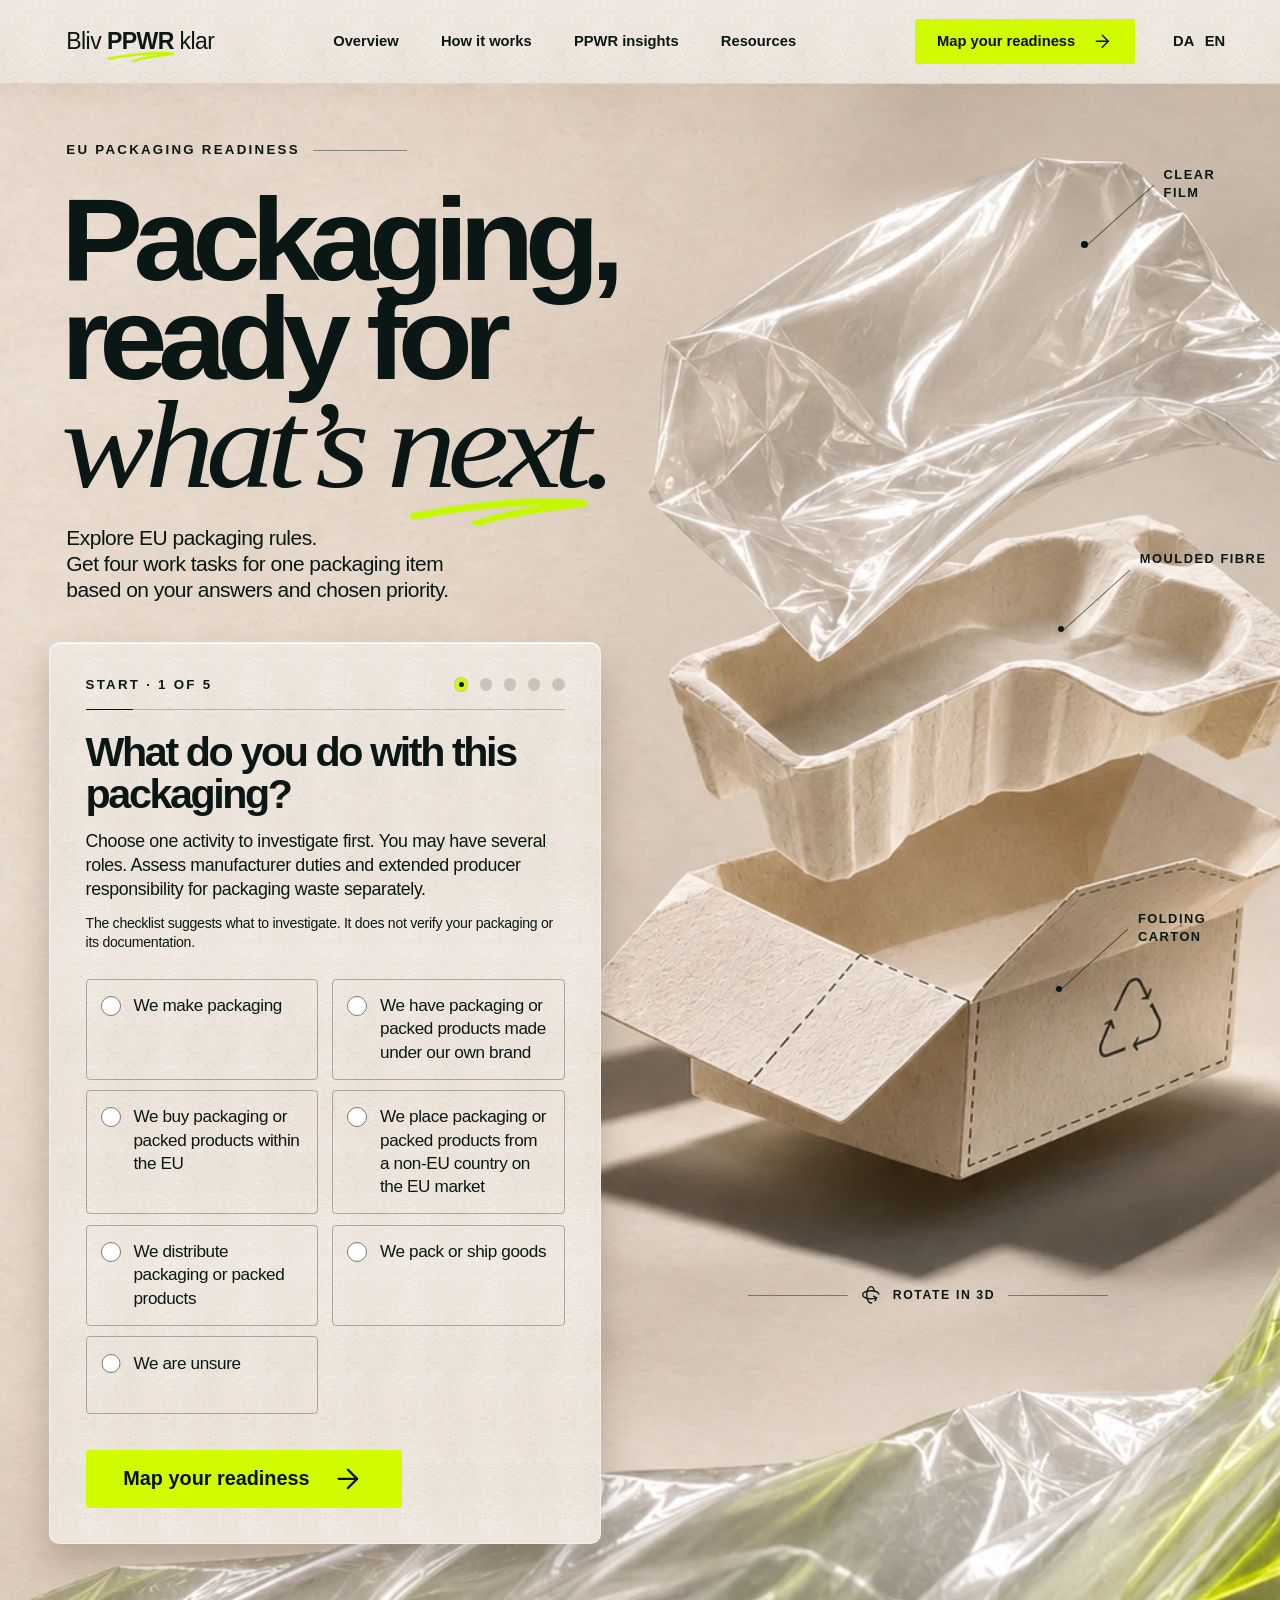
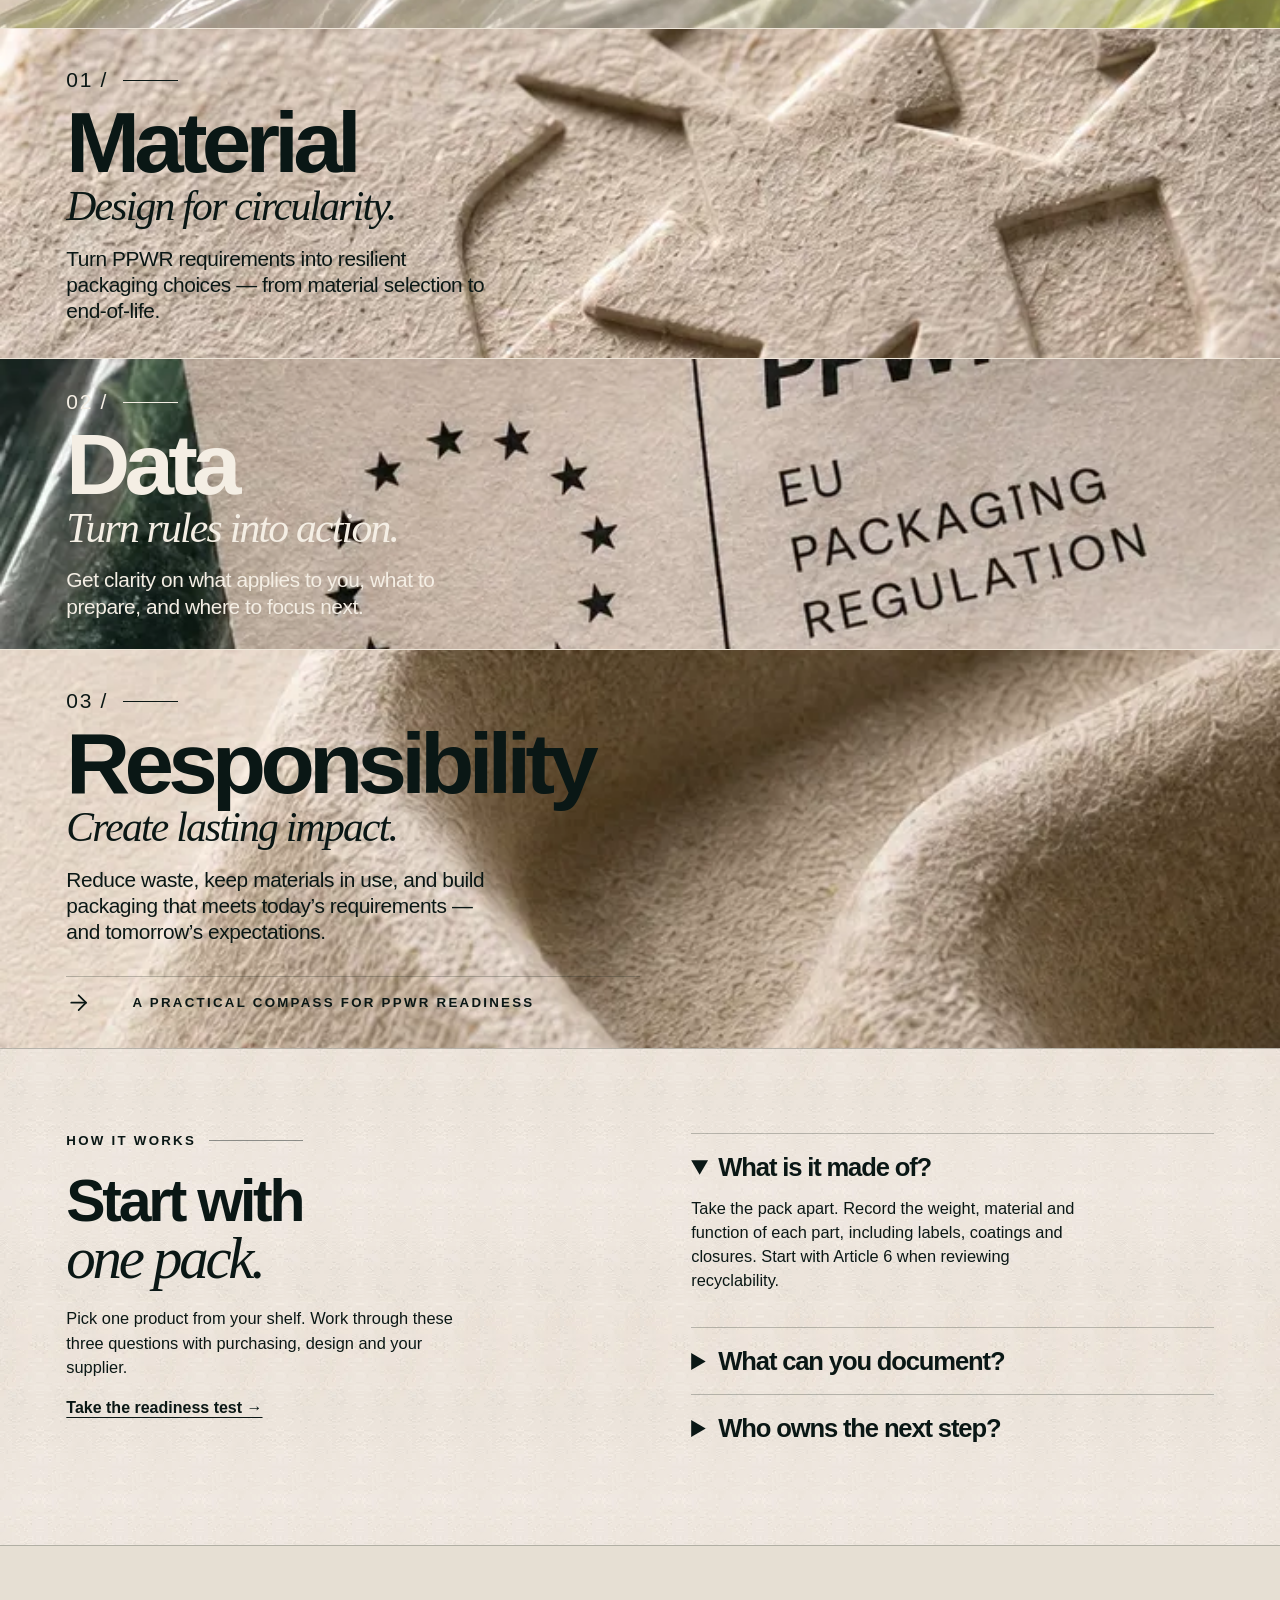
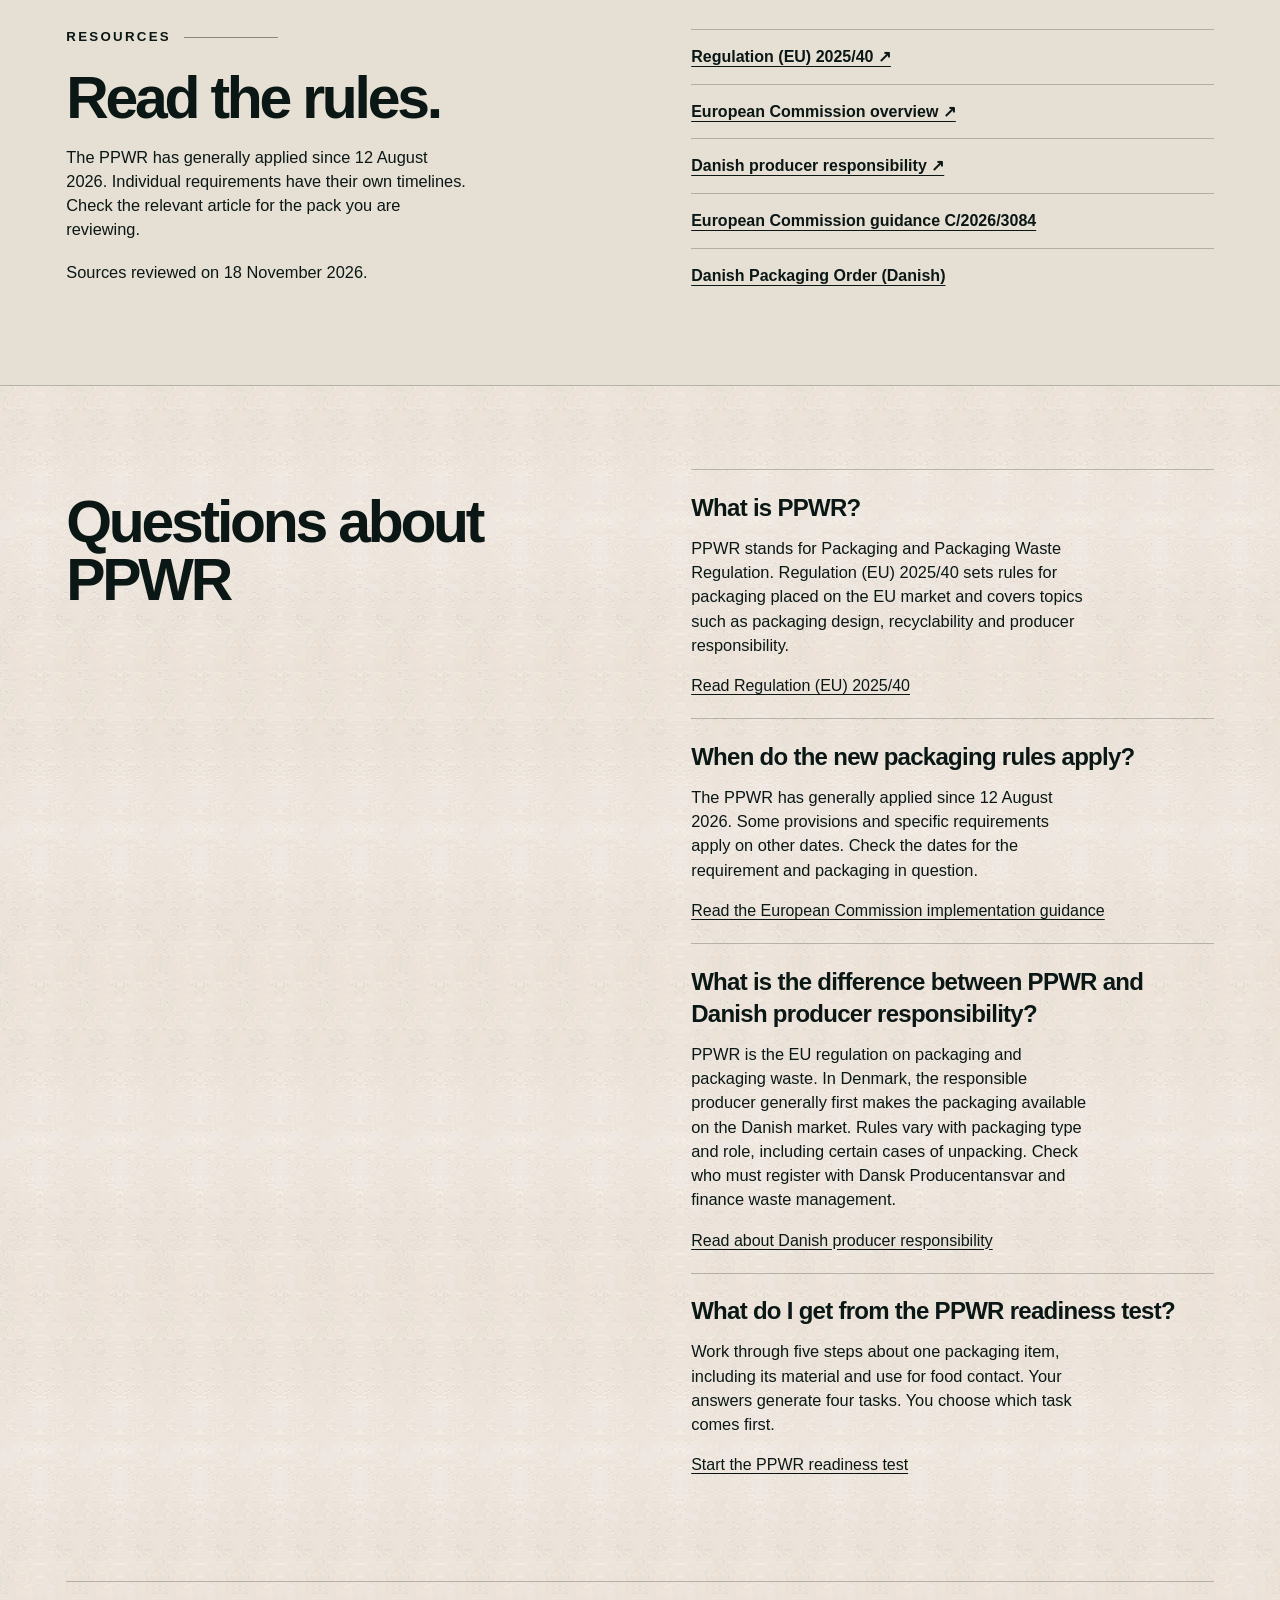
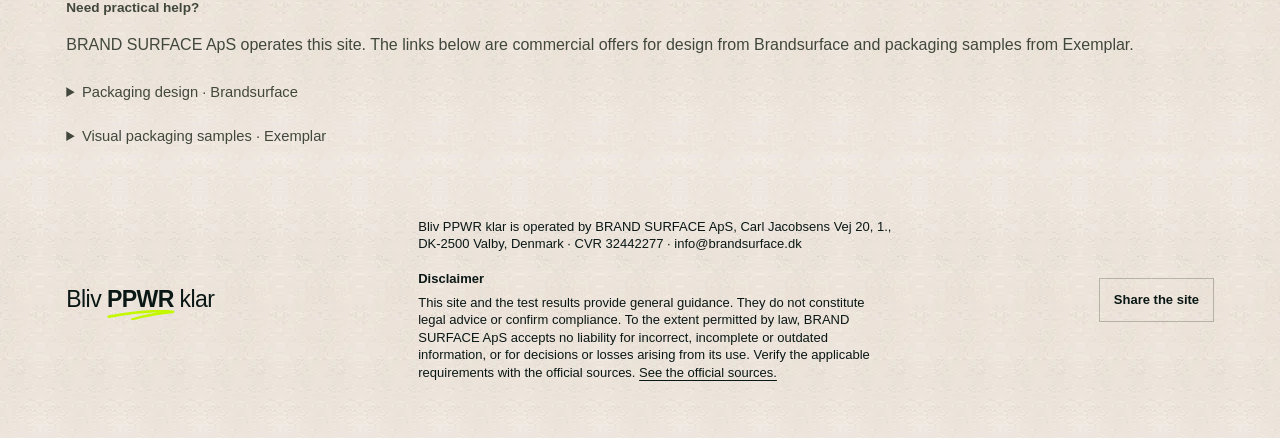
==== commit d9f7e9b2: "Gendan forsiden fra før desktopændringen i PR #21" ====
--- a/index.html
+++ b/index.html
@@ -5,8 +5,7 @@
   <meta name="viewport" content="width=device-width,initial-scale=1">
   <meta name="theme-color" content="#eee6da">
   <!-- SEO -->
-  <link rel="preload" as="image" href="/assets/hero.webp" media="not all and (max-width: 720px)" fetchpriority="high">
-  <link rel="preload" as="image" href="/assets/hero-mobile.webp" media="(max-width: 720px)" fetchpriority="high">
+  <link rel="preload" as="image" href="/assets/hero.webp" imagesrcset="/assets/hero-mobile.webp 760w, /assets/hero.webp 1308w" imagesizes="100vw" fetchpriority="high">
   <link rel="stylesheet" href="/kompas.css">
   <script src="/kompas.js" defer></script>
 </head>
@@ -27,16 +26,18 @@
 <main id="overview">
   <section class="hero" aria-labelledby="headline">
     <div class="hero-scene">
-      <picture class="hero-image">
-        <source media="(max-width: 720px)" srcset="/assets/hero-mobile.webp">
-        <img class="hero-photo" src="/assets/hero.webp" width="1308" height="1203" fetchpriority="high" alt="Clear film, a moulded fibre insert and an open folding carton suspended above a sheet of film.">
-      </picture>
+      <img class="hero-photo" src="/assets/hero.webp" srcset="/assets/hero-mobile.webp 760w, /assets/hero.webp 1308w" sizes="100vw" width="1308" height="1203" fetchpriority="high" alt="Clear film, a moulded fibre insert and an open folding carton suspended above a sheet of film." data-alt-da="Klar folie, en formstøbt fiberindsats og en åben foldeæske svæver over et ark folie.">
+      <div class="notes" aria-hidden="true">
+        <span class="note film" data-da="Klar folie">Clear film</span>
+        <span class="note fibre" data-da="Formstøbt fiber">Moulded fibre</span>
+        <span class="note board" data-da="Foldet karton">Folding carton</span>
+      </div>
       <button class="inspect" type="button" id="open-study" aria-haspopup="dialog"><svg aria-hidden="true"><use href="/assets/icons.svg#rotate-3d"/></svg><span data-da="Drej emballagen i 3D">Rotate in 3D</span></button>
     </div>
     <div class="intro">
       <p class="kicker" data-da="EU’S NYE EMBALLAGEREGLER">EU PACKAGING READINESS</p>
-      <h1 id="headline"><span data-da="Emballage,">Packaging,</span> <span data-da="klar til">ready for</span> <em data-da="det næste.">what’s next.</em></h1>
-      <p class="lead">Explore EU packaging rules. Get four tasks for one packaging item, based on your answers.</p>
+      <h1 id="headline"><span data-da="Emballage,">Packaging,</span><span data-da="klar til">ready for</span><em data-da="det næste.">what’s next.</em></h1>
+      <p class="lead"><span class="lead-line" data-da="Få overblik over EU’s emballagekrav.">Explore EU packaging rules.</span> <span class="lead-line" data-da="Få fire arbejdsopgaver for én emballage">Get four work tasks for one packaging item</span> <span class="lead-line" data-da="ud fra jeres svar og valgte prioritet.">based on your answers and chosen priority.</span></p>
     </div>
     <section class="quiz" id="readiness" aria-label="PPWR readiness test">
       <div class="quiz-status"><span id="step"></span><span class="dots" aria-hidden="true"></span></div>
--- a/kompas.css
+++ b/kompas.css
@@ -44,11 +44,11 @@
 .nav-cta { padding: .85em 1.5em; line-height: 1 }
 #language { background: transparent; border: 0; padding: 6px 0 }
 #menu { display: none }
-.hero { position: relative; isolation: isolate; overflow: clip }
+.hero { position: relative; isolation: isolate; min-height: 92vw; padding: 4.55vw 0 6.55vw; overflow: clip; background: #e6d9c9 }
 .hero-scene { position: absolute; inset: 0; z-index: -1; overflow: hidden }
 .hero-photo { width: 100%; height: 100%; position: absolute; inset: 0; object-fit: cover; object-position: center top;  transform-origin: center top }
 .intro { position: relative; width: 46.5%; margin-left: var(--pad) }
-.kicker, .quiz-status, .inspect, .band-link {
+.kicker, .quiz-status, .note, .inspect, .band-link {
   text-transform: uppercase; font-weight: 650; letter-spacing: .17em; font-size: clamp(10px,1.04vw,14px)
 }
 .kicker { display: flex; align-items: center; gap: 1em; margin: 0; line-height: 1.2 }
@@ -58,6 +58,12 @@
 h1 em { font-family: var(--serif); font-weight: 400; font-size: 1.07em; letter-spacing: -.065em; position: relative; line-height: .9 }
 h1 em::after { width: 34%; height: .23em; right: 3%; bottom: -.19em }
 .lead { width: 33.4vw; max-width: 100%; margin: 0; font-size: clamp(15px,1.61vw,24px); line-height: 1.25; letter-spacing: -.025em }
+.note { position: absolute; width: 10%; font-size: clamp(9px,1vw,14px); line-height: 1.4; letter-spacing: .12em }
+.note::before { content: ""; position: absolute; width: 7vw; height: 1px; right: calc(100% + .8vw); top: 1.5em; background: var(--ink); opacity: .58; transform: rotate(-42deg); transform-origin: right }
+.note::after { content: ""; position: absolute; width: .52vw; height: .52vw; border-radius: 50%; background: var(--ink); right: calc(100% + 5.9vw); top: calc(1.5em + 4.4vw) }
+.film { top: 5.3%; right: 2.3%; max-width: 6.8em }
+.fibre { top: 30.2%; right: .95%; max-width: 10em }
+.board { top: 53.5%; right: 1.1%; max-width: 10em }
 .inspect { display: flex; align-items: center; justify-content: center; gap: 1em; position: absolute; left: 58%; top: 77%; width: 29%; min-height: 44px; font-size: clamp(10px, .96vw,14px); letter-spacing: .13em }
 .inspect::before, .inspect::after { content: ""; height: 1px; background: currentColor; opacity: .45; flex: 1 }
 .inspect svg { width: 1.6em; height: 1.6em }
@@ -121,48 +127,13 @@
 .model-controls label { display: grid; text-align: center; gap: 4px; font-size: 13px }
 .model-controls input { width: min(42vw,260px); accent-color: #546338 }
 .short-label { display: none }
-@media (width > 720px) {
-  .hero {
-    display: grid; grid-template: "intro scene" auto "quiz scene" 1fr / minmax(0, 1.04fr) minmax(0, .96fr);
-    align-items: start; gap: 24px clamp(24px,4vw,64px);
-    padding: clamp(28px,3.7vw,54px) max(var(--pad), (100% - 78rem) / 2) clamp(36px,4vw,64px);
-  }
-  .hero-scene {
-    grid-area: scene; position: relative; inset: auto; z-index: auto;
-    border: 1px solid var(--line); background: #e8ddce; border-radius: 6px;
-  }
-  .hero-image { position: relative; display: block; aspect-ratio: 1.14; overflow: hidden; border-bottom: 1px solid var(--line) }
-  .hero-photo {
-    inset: 0 0 0 auto; width: 127%; object-position: right top; transform-origin: right top;
-    --pack-entry-scale: 1.045;
-  }
-  .inspect { position: static; width: 100%; padding: 8px 12px; font-size: 11px }
-  .inspect::before, .inspect::after { display: none }
-  .intro { grid-area: intro; width: auto; margin: 0 }
-  .intro h1 { font-size: clamp(32px,4.4vw,64px); line-height: .97; margin: .36em 0 .5em; text-wrap: balance }
-  .intro h1 span { display: inline }
-  .intro h1 em { font-size: 1.04em; width: auto; max-width: max-content; margin-top: .08em }
-  .lead { font-size: clamp(15px,1.32vw,19px); line-height: 1.42; width: auto; max-width: 40ch }
-  .quiz {
-    grid-area: quiz; width: auto; margin: 0; padding: clamp(16px,2.1vw,30px);
-    box-shadow: 0 10px 24px rgb(55 40 24 / 12%), inset 0 1px 1px #fff; border-radius: 8px;
-  }
-  .quiz-status { padding-bottom: 10px }
-  .dots { gap: 9px }
-  .dots i { width: 9px; height: 9px }
-  .quiz h2 { font-size: clamp(23px,2.32vw,36px); margin: 14px 0 8px; line-height: 1.08 }
-  .quiz p { font-size: clamp(14px,1.12vw,17px) }
-  .options { margin-top: 16px; gap: 8px }
-  .choice { padding: 10px; gap: 8px; font-size: clamp(13px,1.05vw,16px); min-height: 48px }
-  .controls { margin-top: 16px }
-  .controls .primary { min-height: 44px; padding-inline: 18px; font-size: clamp(14px,1.15vw,17px) }
-  .chapter, .chapter.data, .chapter.responsibility {
-    min-height: clamp(210px,21vw,340px); padding: 30px max(var(--pad), (100% - 78rem) / 2);
-  }
-  .chapter h2 { font-size: clamp(36px,4.8vw,70px) }
-  .chapter em { font-size: clamp(22px,2.65vw,38px) }
-  .chapter p { font-size: clamp(14px,1.28vw,19px) }
+@media (min-width: 721px) {
+  h1 span { transform: scaleX(1.055); transform-origin: left }
+  h1 em { transform: scaleX(1.12); transform-origin: left }
+  .chapter h2 { transform: scaleX(1.05); transform-origin: left }
   .chapter-copy { width: 50% }
+  .lead { font-size: 1.64vw; width: 34.5vw }
+  .lead-line { display: block }
 }
 @media (max-width: 720px) {
   :root { --pad: 5vw; scroll-padding-top: 68px }
@@ -184,6 +155,7 @@
   .kicker { font-size: 9px; letter-spacing: .11em }
   h1 { font-size: 9.7vw; margin: 5vw 0 4.8vw; line-height: .91 }
   .lead { width: 43vw; font-size: clamp(14px,2.8vw,18px); line-height: 1.29 }
+  .notes { display: none }
   .inspect { top: auto; bottom: 14%; left: 56%; width: 40%; min-height: 40px; font-size: 9px; padding: 0; gap: 5px }
   .quiz { margin: -7vw var(--pad) 0; width: auto; border-radius: 7px; padding: clamp(18px,5vw,32px) }
   .quiz-status { padding-bottom: 12px }
@@ -255,9 +227,8 @@
 #optional-help details p { font-size: .95rem; line-height: 1.5; max-width: 58ch; margin: 0 }
 #page-help-slot:not(:empty) { padding: 0 var(--pad) }
 #page-help-slot #optional-help { padding-block: 1.1rem }
-@media (width > 720px) {
-  .quiz.is-complete { grid-column: 1 / -1; width: min(100%, 780px); padding: clamp(20px,3.1vw,44px) }
-  .hero:has(.is-complete) .hero-scene { grid-row: 1; }
+@media(min-width:721px) {
+  .hero:has(.is-complete) .hero-scene { height: 92vw }
 }
 @media(max-width:720px) {
   .quiz.is-complete { width: auto }
@@ -269,7 +240,7 @@
   to { opacity: 1; translate: 0 0; clip-path: inset(-18% -8% -48% -8%) }
 }
 @keyframes pack-settle {
-  from { scale: var(--pack-entry-scale, 1.18) }
+  from { scale: 1.18; translate: 0 2.5% }
   to { scale: 1; translate: 0 0 }
 }
 @keyframes hero-depth {
@@ -297,12 +268,14 @@
   to { scale: 1 1 }
 }
 @media (prefers-reduced-motion: no-preference) {
-  .intro h1 > *, .intro .lead {
+  .intro h1 > *, .intro .lead, .notes .note {
     animation: type-enter .95s cubic-bezier(.16,.72,.18,1) backwards;
   }
   .intro h1 > :nth-child(2) { animation-delay: 135ms }
   .intro h1 em { animation-delay: 260ms }
-  .intro .lead { animation-delay: 330ms }
+  .intro .lead, .notes .film { animation-delay: 330ms }
+  .notes .fibre { animation-delay: 460ms }
+  .notes .board { animation-delay: 590ms }
   .hero-photo { animation: pack-settle 1.65s cubic-bezier(.17,.7,.24,1) backwards }
   .chapter .number { display: inline-flex; align-items: center; gap: .7em }
   .chapter .number::after {
@@ -322,13 +295,11 @@
   .chapter.data { --detail-motion: detail-cross }
   .chapter.responsibility { --detail-motion: detail-pullback }
   @supports (animation-timeline: view()) {
-    @media (max-width: 720px) {
-      .hero { view-timeline-name: --hero }
-      .hero-photo {
-        animation: pack-settle 1.65s cubic-bezier(.17,.7,.24,1) backwards, hero-depth 1s linear both;
-        animation-timeline: auto, --hero;
-        animation-range: normal, exit 0% exit 85%;
-      }
+    .hero { view-timeline-name: --hero }
+    .hero-photo {
+      animation: pack-settle 1.65s cubic-bezier(.17,.7,.24,1) backwards, hero-depth 1s linear both;
+      animation-timeline: auto, --hero;
+      animation-range: normal, exit 0% exit 85%;
     }
     .chapter { view-timeline-name: --chapter }
     .chapter img {
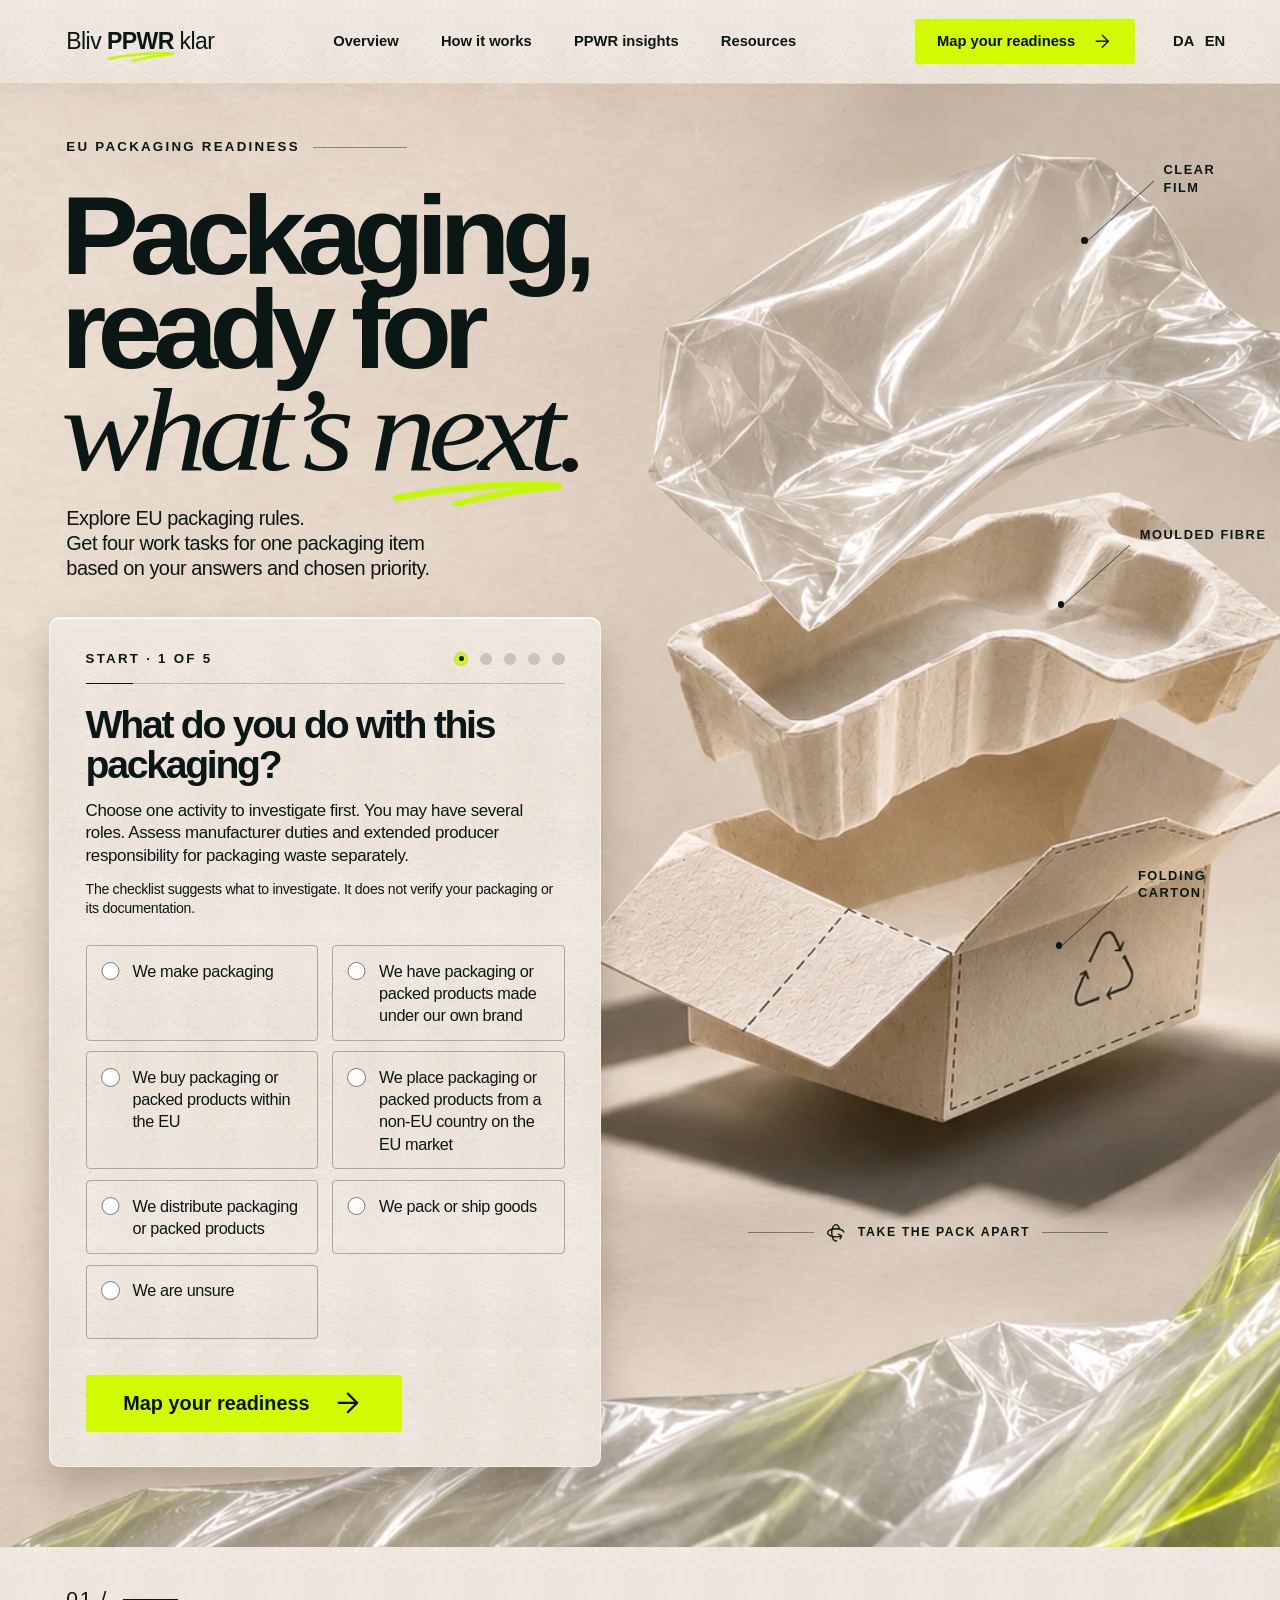
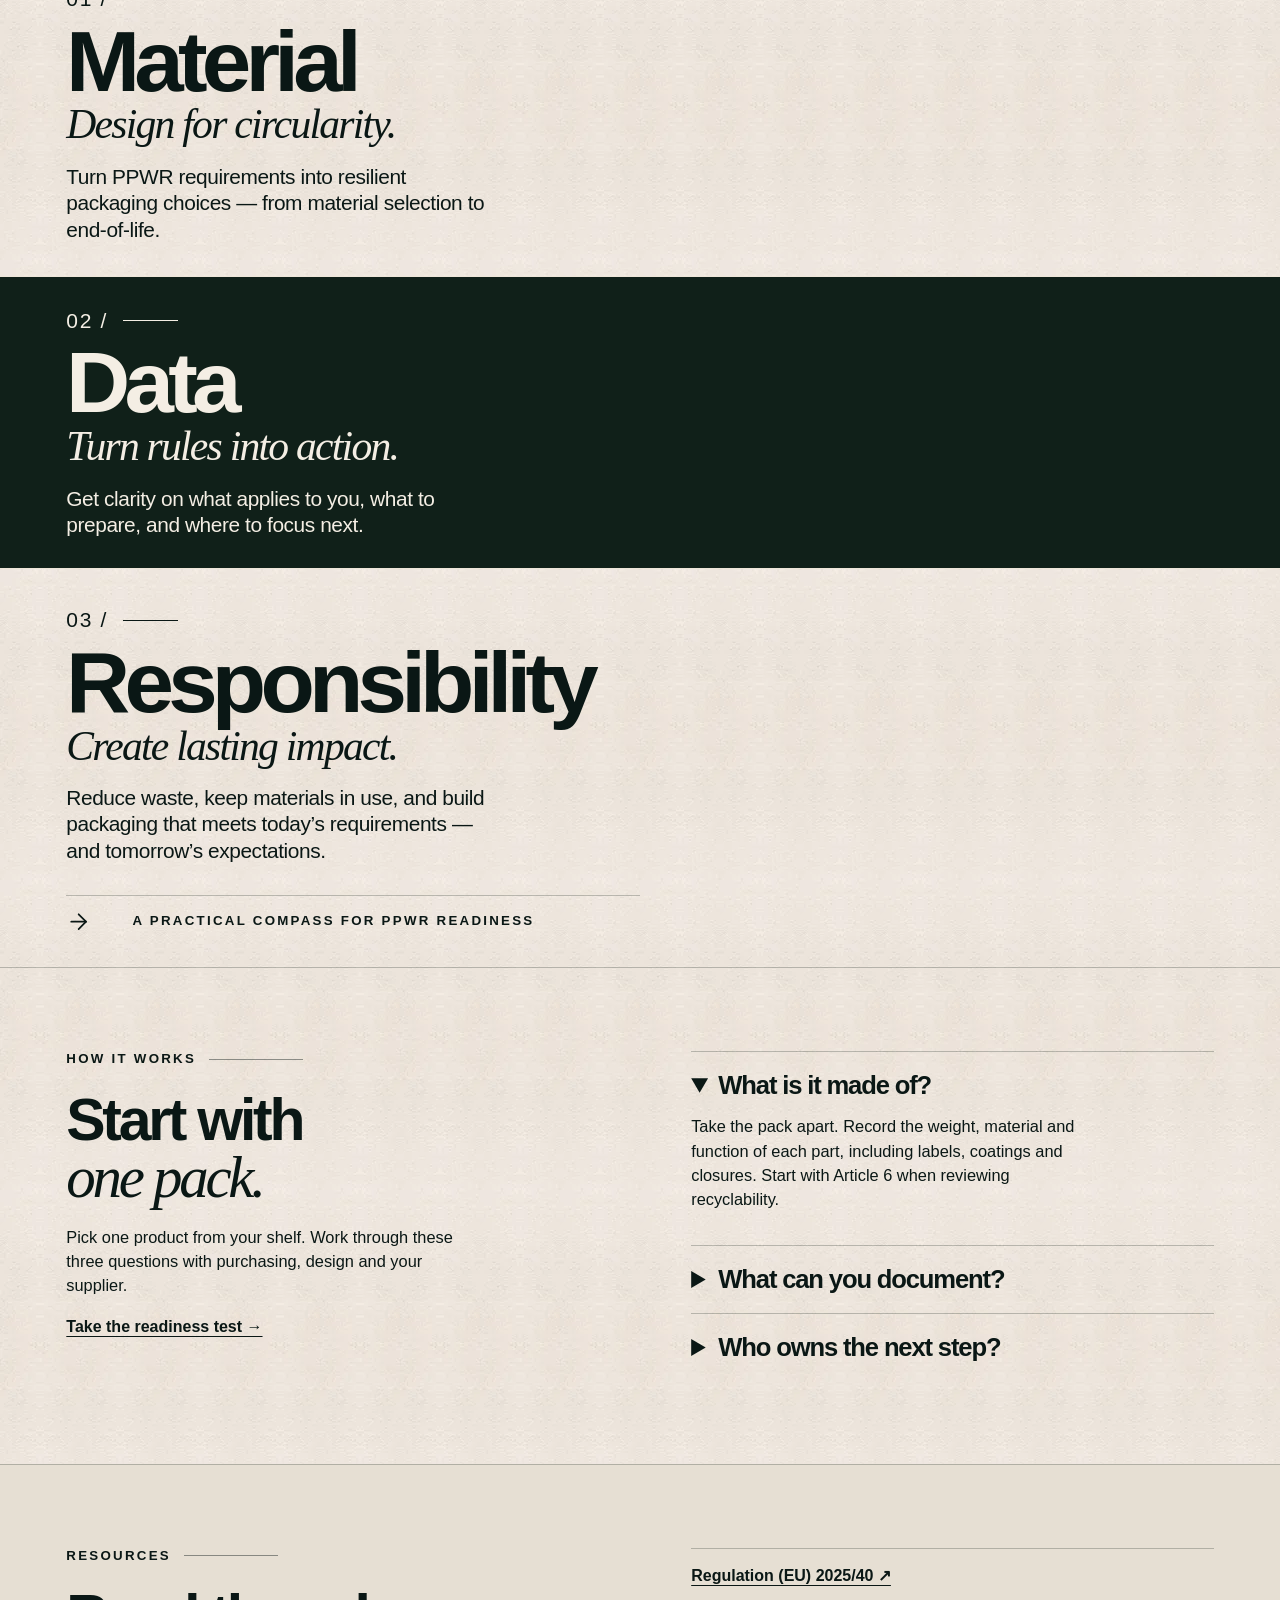
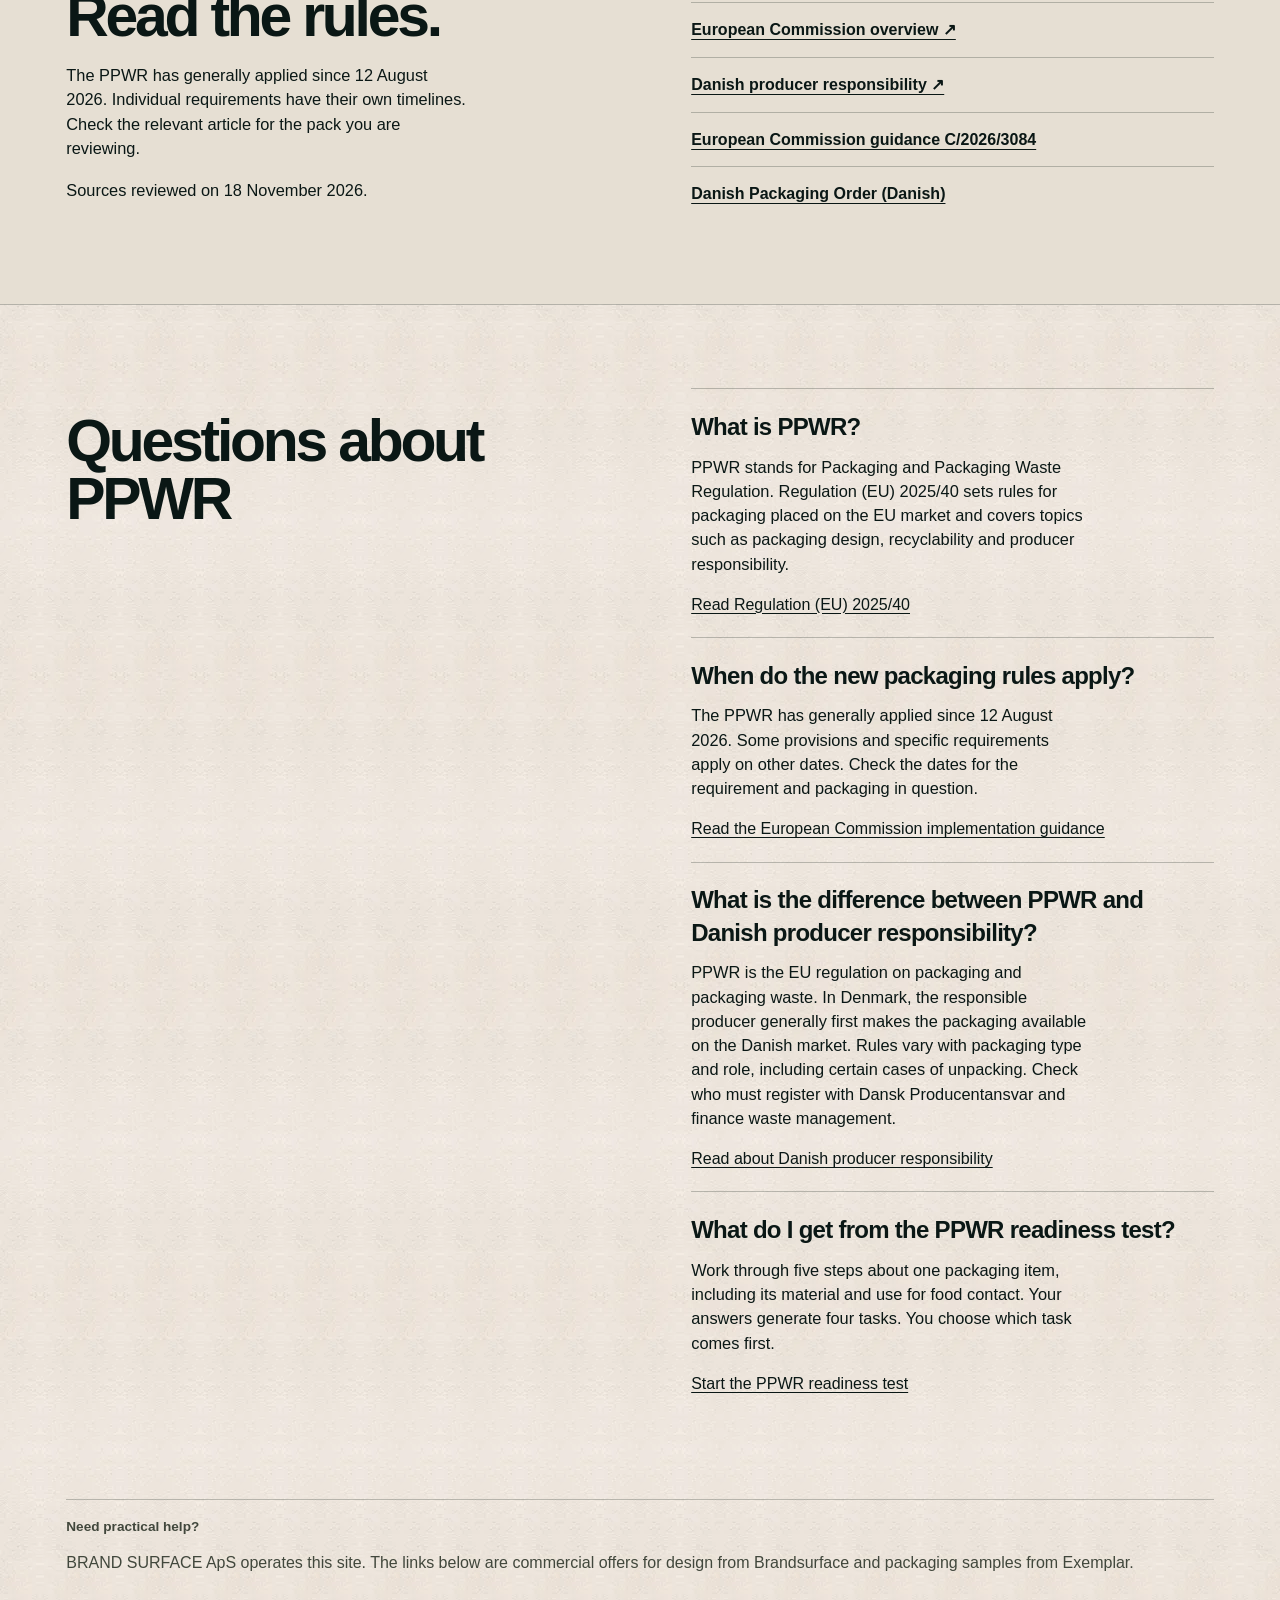
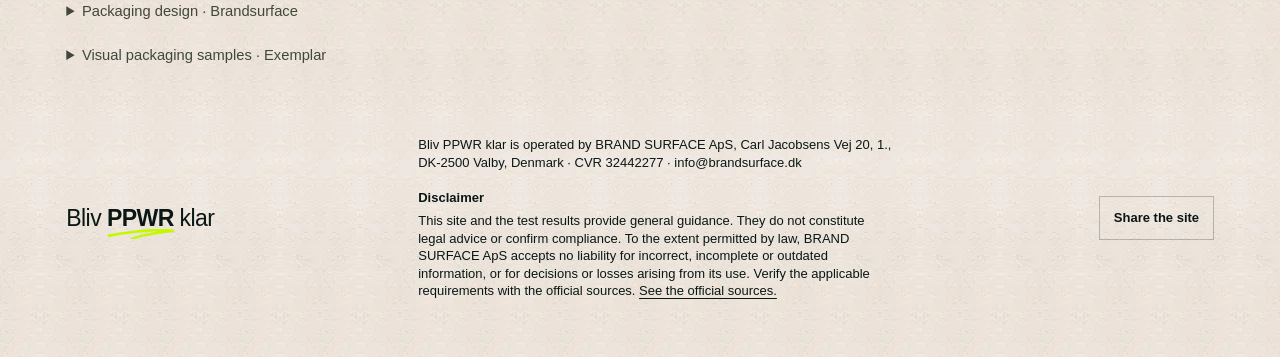
==== commit b9de4044: "Gør 3D-modellen til en guide til emballageminimering" ====
--- a/index.html
+++ b/index.html
@@ -32,7 +32,7 @@
         <span class="note fibre" data-da="Formstøbt fiber">Moulded fibre</span>
         <span class="note board" data-da="Foldet karton">Folding carton</span>
       </div>
-      <button class="inspect" type="button" id="open-study" aria-haspopup="dialog"><svg aria-hidden="true"><use href="/assets/icons.svg#rotate-3d"/></svg><span data-da="Drej emballagen i 3D">Rotate in 3D</span></button>
+      <button class="inspect" type="button" id="open-study" aria-haspopup="dialog"><svg aria-hidden="true"><use href="/assets/icons.svg#rotate-3d"/></svg><span>Take the pack apart</span></button>
     </div>
     <div class="intro">
       <p class="kicker" data-da="EU’S NYE EMBALLAGEREGLER">EU PACKAGING READINESS</p>
@@ -144,9 +144,50 @@
 <footer><a class="brand" href="#overview">Bliv <strong>PPWR</strong> klar</a><p class="site-disclaimer"><span>Bliv PPWR klar is operated by BRAND SURFACE ApS, Carl Jacobsens Vej 20, 1., DK-2500 Valby, Denmark · CVR 32442277 · info@brandsurface.dk</span><br><br><strong>Disclaimer</strong> This site and the test results provide general guidance. They do not constitute legal advice or confirm compliance. To the extent permitted by law, BRAND SURFACE ApS accepts no liability for incorrect, incomplete or outdated information, or for decisions or losses arising from its use. Verify the applicable requirements with the official sources. <a href="#resources"><span>See the official sources.</span></a></p><button class="share-button" type="button" data-share hidden><span>Share the site</span></button></footer>
 <p class="share-feedback" id="share-feedback" role="status"></p>
 
-<dialog id="study" aria-labelledby="study-title"><div class="study-head"><div><p class="kicker" data-da="Materialestudie">Material study</p><h2 id="study-title" data-da="Emballagens tre lag">Anatomy of a pack</h2></div><button type="button" id="close-study" aria-label="Close / Luk"><svg aria-hidden="true"><use href="/assets/icons.svg#x"/></svg></button></div>
-  <canvas id="model" tabindex="0" aria-label="Interactive 3D packaging model. Drag horizontally or use the left and right arrow keys."></canvas>
-  <div class="model-controls"><button id="turn-left" aria-label="Rotate left / Drej til venstre"><svg aria-hidden="true"><use href="/assets/icons.svg#chevron-left"/></svg></button><label><span data-da="Afstand mellem lag">Layer separation</span><input id="separation" type="range" min="0" max="100" value="75"></label><button id="turn-right" aria-label="Rotate right / Drej til højre"><svg aria-hidden="true"><use href="/assets/icons.svg#chevron-right"/></svg></button></div>
+<dialog id="study" aria-labelledby="study-title">
+  <div class="study-head">
+    <div><p class="kicker">Packaging minimisation</p><h2 id="study-title">What does each part do?</h2></div>
+    <button type="button" id="close-study" aria-label="Close material study"><svg aria-hidden="true"><use href="/assets/icons.svg#x"/></svg></button>
+  </div>
+  <div class="study-layout">
+    <div class="study-visual">
+      <p class="study-hint" id="model-hint">Drag to rotate. Tap or click a part to explore it.</p>
+      <canvas id="model" tabindex="0" aria-label="Interactive 3D packaging model. Use the left and right arrow keys to rotate." aria-describedby="model-hint"></canvas>
+      <div class="model-controls" id="model-controls">
+        <button type="button" id="turn-left" aria-label="Rotate left"><svg aria-hidden="true"><use href="/assets/icons.svg#chevron-left"/></svg></button>
+        <label><span>Layer separation</span><input id="separation" type="range" min="0" max="100" value="75"></label>
+        <button type="button" id="turn-right" aria-label="Rotate right"><svg aria-hidden="true"><use href="/assets/icons.svg#chevron-right"/></svg></button>
+      </div>
+    </div>
+    <div class="study-info">
+      <div class="study-parts" role="group" aria-label="Packaging parts">
+        <button type="button" data-layer="2" aria-pressed="true">Film</button>
+        <button type="button" data-layer="1" aria-pressed="false">Fibre insert</button>
+        <button type="button" data-layer="0" aria-pressed="false">Carton</button>
+      </div>
+      <div class="study-questions" aria-live="polite">
+        <div data-layer="2">
+          <h3>What does the film protect against?</h3>
+          <p>The film can protect the product from moisture or dirt, depending on the material and how it is sealed.</p>
+        </div>
+        <div data-layer="1" hidden>
+          <h3>Could a lighter insert protect the product just as well?</h3>
+          <p>The insert holds the product in place. Compare the current insert with a lighter one in a transport test.</p>
+        </div>
+        <div data-layer="0" hidden>
+          <h3>Could the carton be smaller and still do its job?</h3>
+          <p>Measure the product, insert and carton. Check how much space you need for protection and packing.</p>
+        </div>
+      </div>
+      <div class="study-rule">
+        <p>By 1 January 2030, manufacturers or importers must ensure that packaging placed on the market is designed with the minimum weight and volume needed for it to function.</p>
+        <a class="result-source" href="https://eur-lex.europa.eu/eli/reg/2025/40/oj#art_10">PPWR Article 10 and Annex IV ↗</a>
+      </div>
+      <button class="study-copy" type="button" id="copy-study">Copy questions for your supplier</button>
+      <p id="study-copy-status" class="feedback" role="status"></p>
+      <textarea id="study-copy-field" class="feedback" rows="4" aria-label="Supplier questions" readonly hidden></textarea>
+    </div>
+  </div>
 </dialog>
 </body>
 </html>
--- a/kompas.css
+++ b/kompas.css
@@ -44,7 +44,13 @@
 .nav-cta { padding: .85em 1.5em; line-height: 1 }
 #language { background: transparent; border: 0; padding: 6px 0 }
 #menu { display: none }
-.hero { position: relative; isolation: isolate; min-height: 92vw; padding: 4.55vw 0 6.55vw; overflow: clip; background: #e6d9c9 }
+.hero {
+  --hero-unit: 1vw;
+  --hero-scene-height: calc(92 * var(--hero-unit));
+  position: relative; isolation: isolate; min-height: var(--hero-scene-height);
+  padding: calc(4.55 * var(--hero-unit)) 0 calc(6.55 * var(--hero-unit));
+  overflow: clip; background: #e6d9c9;
+}
 .hero-scene { position: absolute; inset: 0; z-index: -1; overflow: hidden }
 .hero-photo { width: 100%; height: 100%; position: absolute; inset: 0; object-fit: cover; object-position: center top;  transform-origin: center top }
 .intro { position: relative; width: 46.5%; margin-left: var(--pad) }
@@ -53,7 +59,7 @@
 }
 .kicker { display: flex; align-items: center; gap: 1em; margin: 0; line-height: 1.2 }
 .kicker::after { content: ""; width: 7.3vw; height: 1px; background: currentColor; opacity: .43 }
-h1 { margin: 2.6vw 0 1.8vw -.42vw; font-size: 9.1vw; font-weight: 700; line-height: .85; letter-spacing: -.077em }
+h1 { margin: 2.6vw 0 1.8vw -.42vw; font-size: calc(9.1 * var(--hero-unit)); font-weight: 700; line-height: .85; letter-spacing: -.077em }
 h1 span, h1 em { display: block; width: max-content }
 h1 em { font-family: var(--serif); font-weight: 400; font-size: 1.07em; letter-spacing: -.065em; position: relative; line-height: .9 }
 h1 em::after { width: 34%; height: .23em; right: 3%; bottom: -.19em }
@@ -69,7 +75,8 @@
 .inspect svg { width: 1.6em; height: 1.6em }
 .inspect:hover span { text-decoration: underline; text-underline-offset: 4px }
 .quiz {
-  width: 43.1%; margin: 3vw 0 0 3.85vw; padding: 2.65vw 2.76vw 2.8vw;
+  width: 43.1%; margin: calc(3 * var(--hero-unit)) 0 0 3.85vw;
+  padding: calc(2.65 * var(--hero-unit)) 2.76vw calc(2.8 * var(--hero-unit));
   color: var(--ink); background: #eee7dc url(assets/paper.webp) repeat; position: relative;
   box-shadow: 0 1.6vw 2.85vw rgb(55 40 24 / 25%), inset 0 1px 1px #fff;
   border: 1px solid rgb(255 255 255 / 42%); border-radius: .8vw;
@@ -80,11 +87,11 @@
 .dots i { display: grid; place-items: center; width: .95vw; height: .95vw; border-radius: 100%; background: #c9c3b9 }
 .dots i.active { background: var(--lime); box-shadow: 0 0 0 1px #c6cf70 }
 .dots i.active::after { content: ""; width: 38%; height: 38%; border-radius: 50%; background: var(--ink) }
-.quiz h2 { font-size: clamp(23px,3.22vw,51px); line-height: 1.02; letter-spacing: -.058em; margin: 1.65vw 0 1.18vw; font-weight: 700 }
+.quiz h2 { font-size: clamp(23px,calc(3.22 * var(--hero-unit)),51px); line-height: 1.02; letter-spacing: -.058em; margin: 1.65vw 0 1.18vw; font-weight: 700 }
 .quiz h2:focus { outline: none }
-.quiz p { margin: 0; font-size: clamp(13px,1.39vw,21px); line-height: 1.34; letter-spacing: -.02em }
+.quiz p { margin: 0; font-size: clamp(13px,calc(1.39 * var(--hero-unit)),21px); line-height: 1.34; letter-spacing: -.02em }
 .options { display: grid; grid-template-columns: 1fr 1fr; gap: .82vw 1.1vw; margin-top: 2.1vw }
-.choice { display: flex; align-items: flex-start; gap: 1vw; padding: 1.13vw 1.12vw; cursor: pointer; line-height: 1.36; font-size: clamp(12px,1.34vw,20px); letter-spacing: -.022em; min-height: 6.1vw; border: 1px solid rgb(28 32 24 / 32%); border-radius: 4px; transition: background .18s,border-color .18s }
+.choice { display: flex; align-items: flex-start; gap: 1vw; padding: calc(1.13 * var(--hero-unit)) 1.12vw; cursor: pointer; line-height: 1.36; font-size: clamp(12px,calc(1.34 * var(--hero-unit)),20px); letter-spacing: -.022em; min-height: calc(6.1 * var(--hero-unit)); border: 1px solid rgb(28 32 24 / 32%); border-radius: 4px; transition: background .18s,border-color .18s }
 .choice input { accent-color: #445300; width: 1.15em; height: 1.15em; flex-shrink: 0; margin: .12em 0 0 }
 .choice:hover, .choice:has(input:focus-visible) { border-color: var(--ink); background: #ffffff40 }
 .choice:has(input:checked) { border-color: #707d30; background: #e5ecbf }
@@ -118,21 +125,42 @@
 footer { display: flex; align-items: center; justify-content: space-between; gap: 2em; padding: 28px var(--pad); font-size: 13px }
 dialog { width: min(580px,94vw); padding: 24px; border: 1px solid #938c7f; border-radius: 8px; color: var(--ink); background: #eee6d9 url(assets/paper.webp) repeat; max-height: 92dvh; overflow: auto }
 dialog::backdrop { background: #1720199e }
+#study { width: min(860px, 94vw); padding: clamp(16px, 3vw, 28px) }
 .study-head, .model-controls { display: flex; align-items: center; justify-content: space-between; gap: 1em }
+.study-head { align-items: start }
 .study-head h2 { font-size: clamp(26px,3.2vw,44px) }
-.study-head button, .model-controls button { width: 44px; height: 44px }
-#model { width: 100%; height: min(46dvh,400px); cursor: grab; touch-action: none; display: block }
+.study-head button, .model-controls button { flex: 0 0 44px; height: 44px }
+#model { width: 100%; height: clamp(200px, 37dvh, 340px); cursor: grab; touch-action: none; display: block }
 #model:active { cursor: grabbing }
 .model-controls { border-top: 1px solid var(--line); padding-top: .7em }
-.model-controls label { display: grid; text-align: center; gap: 4px; font-size: 13px }
-.model-controls input { width: min(42vw,260px); accent-color: #546338 }
+.model-controls label { display: grid; flex: 1; min-width: 0; text-align: center; gap: 4px; font-size: 13px }
+.model-controls input { width: 100%; margin: 0; accent-color: #546338 }
+.study-layout { display: grid; gap: 20px; margin-top: 16px }
+.study-visual, .study-info { min-width: 0 }
+.study-hint { color: #455041; font-size: .84rem; margin: 0 }
+.study-parts { display: flex; flex-wrap: wrap; gap: 6px }
+.study-parts button { min-height: 44px; padding: 6px 12px; border: 1px solid var(--line); border-radius: 4px; font-size: .87rem }
+.study-parts button:hover { border-color: var(--ink) }
+.study-parts button[aria-pressed="true"] { background: var(--ink); color: var(--paper) }
+.study-questions { margin-block: 16px; font-size: .94rem }
+.study-questions h3 { font-size: 1.1rem; margin: 0 0 5px }
+.study-questions p, .study-rule p { margin: 0 }
+.study-rule { border-top: 1px solid var(--line); padding-top: 12px; font-size: .87rem }
+.study-rule .result-source { margin-top: 5px }
+.study-copy { min-height: 44px; margin-top: 16px; padding: 8px 12px; background: var(--lime); font-size: .88rem; font-weight: 650; text-align: start }
+#study-copy-field { width: 100%; font: inherit }
+@media (min-width: 681px) {
+  .study-layout { grid-template-columns: 1.14fr 1fr; gap: 26px }
+  .study-questions { min-height: 104px }
+}
 .short-label { display: none }
 @media (min-width: 721px) {
+  .hero { --hero-unit: .95vw }
   h1 span { transform: scaleX(1.055); transform-origin: left }
   h1 em { transform: scaleX(1.12); transform-origin: left }
   .chapter h2 { transform: scaleX(1.05); transform-origin: left }
   .chapter-copy { width: 50% }
-  .lead { font-size: 1.64vw; width: 34.5vw }
+  .lead { font-size: calc(1.64 * var(--hero-unit)); width: 34.5vw }
   .lead-line { display: block }
 }
 @media (max-width: 720px) {
@@ -228,7 +256,7 @@
 #page-help-slot:not(:empty) { padding: 0 var(--pad) }
 #page-help-slot #optional-help { padding-block: 1.1rem }
 @media(min-width:721px) {
-  .hero:has(.is-complete) .hero-scene { height: 92vw }
+  .hero:has(.is-complete) .hero-scene { height: var(--hero-scene-height) }
 }
 @media(max-width:720px) {
   .quiz.is-complete { width: auto }
